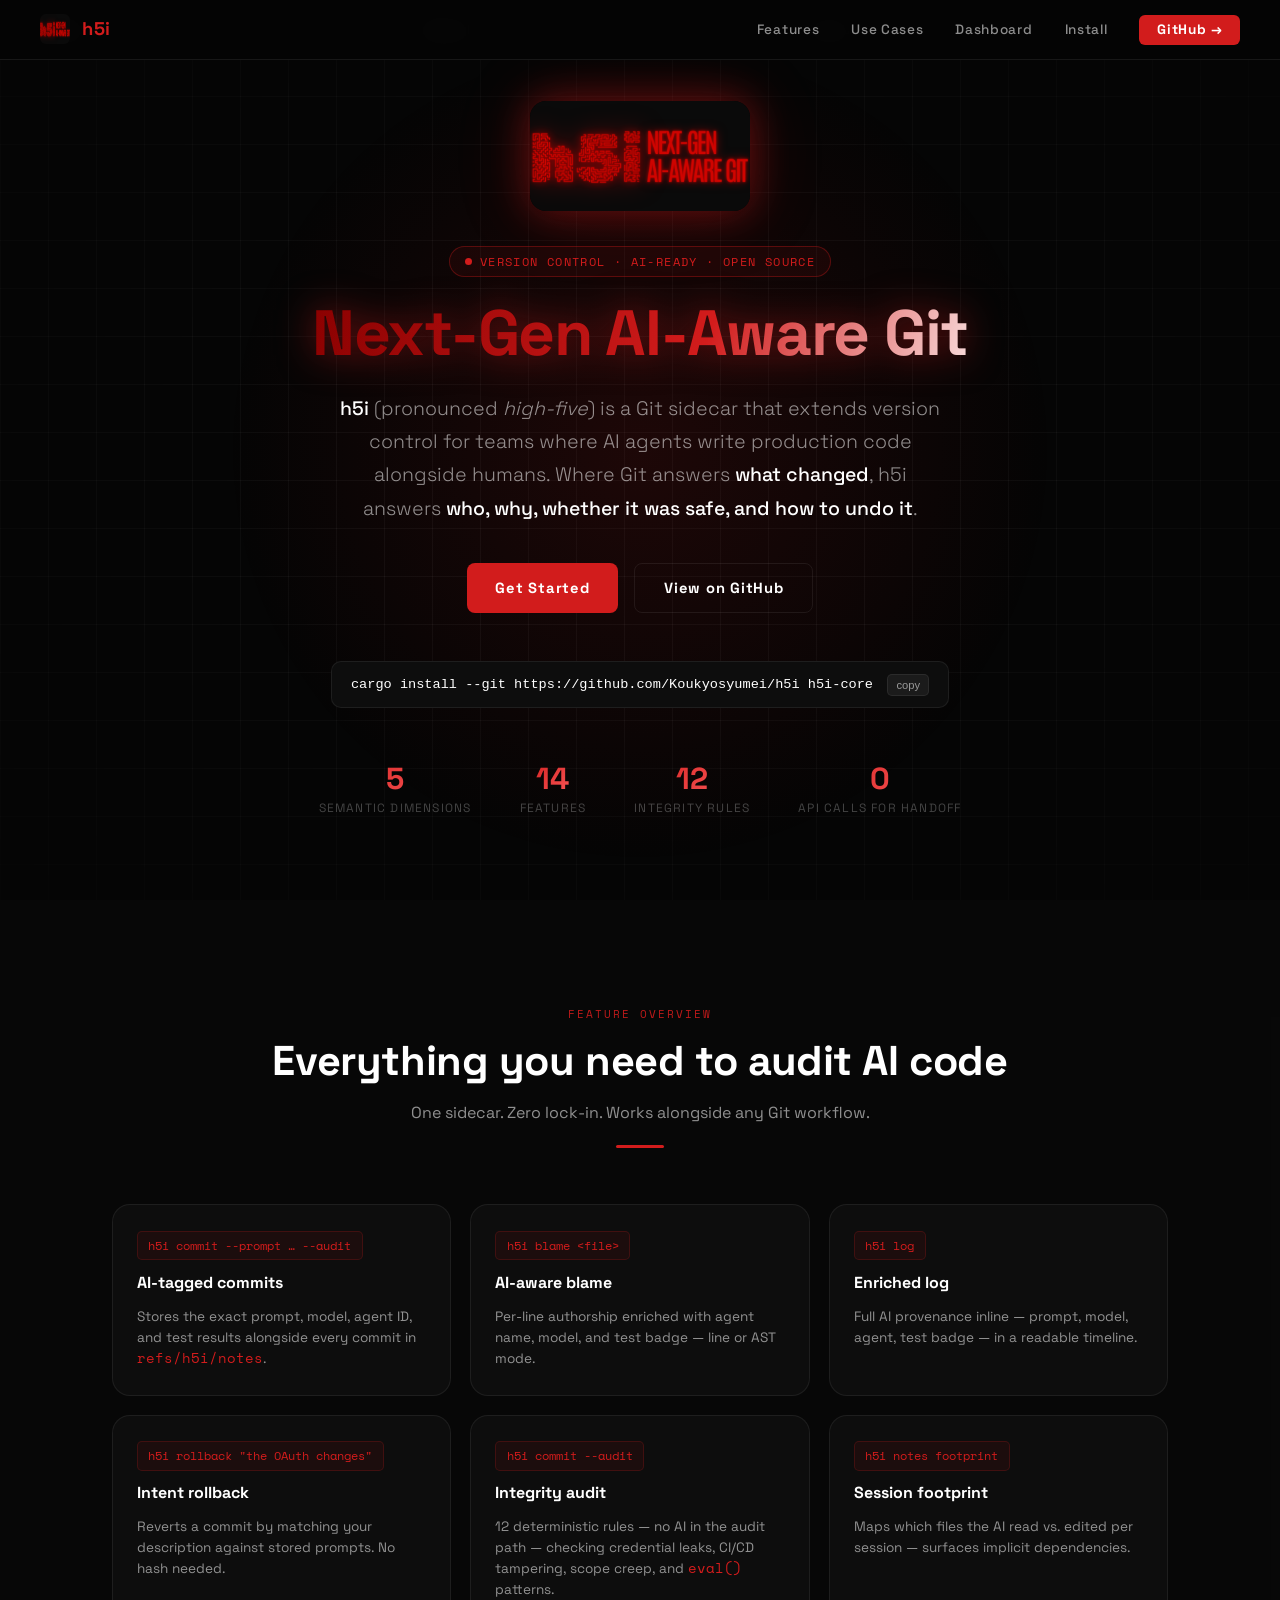
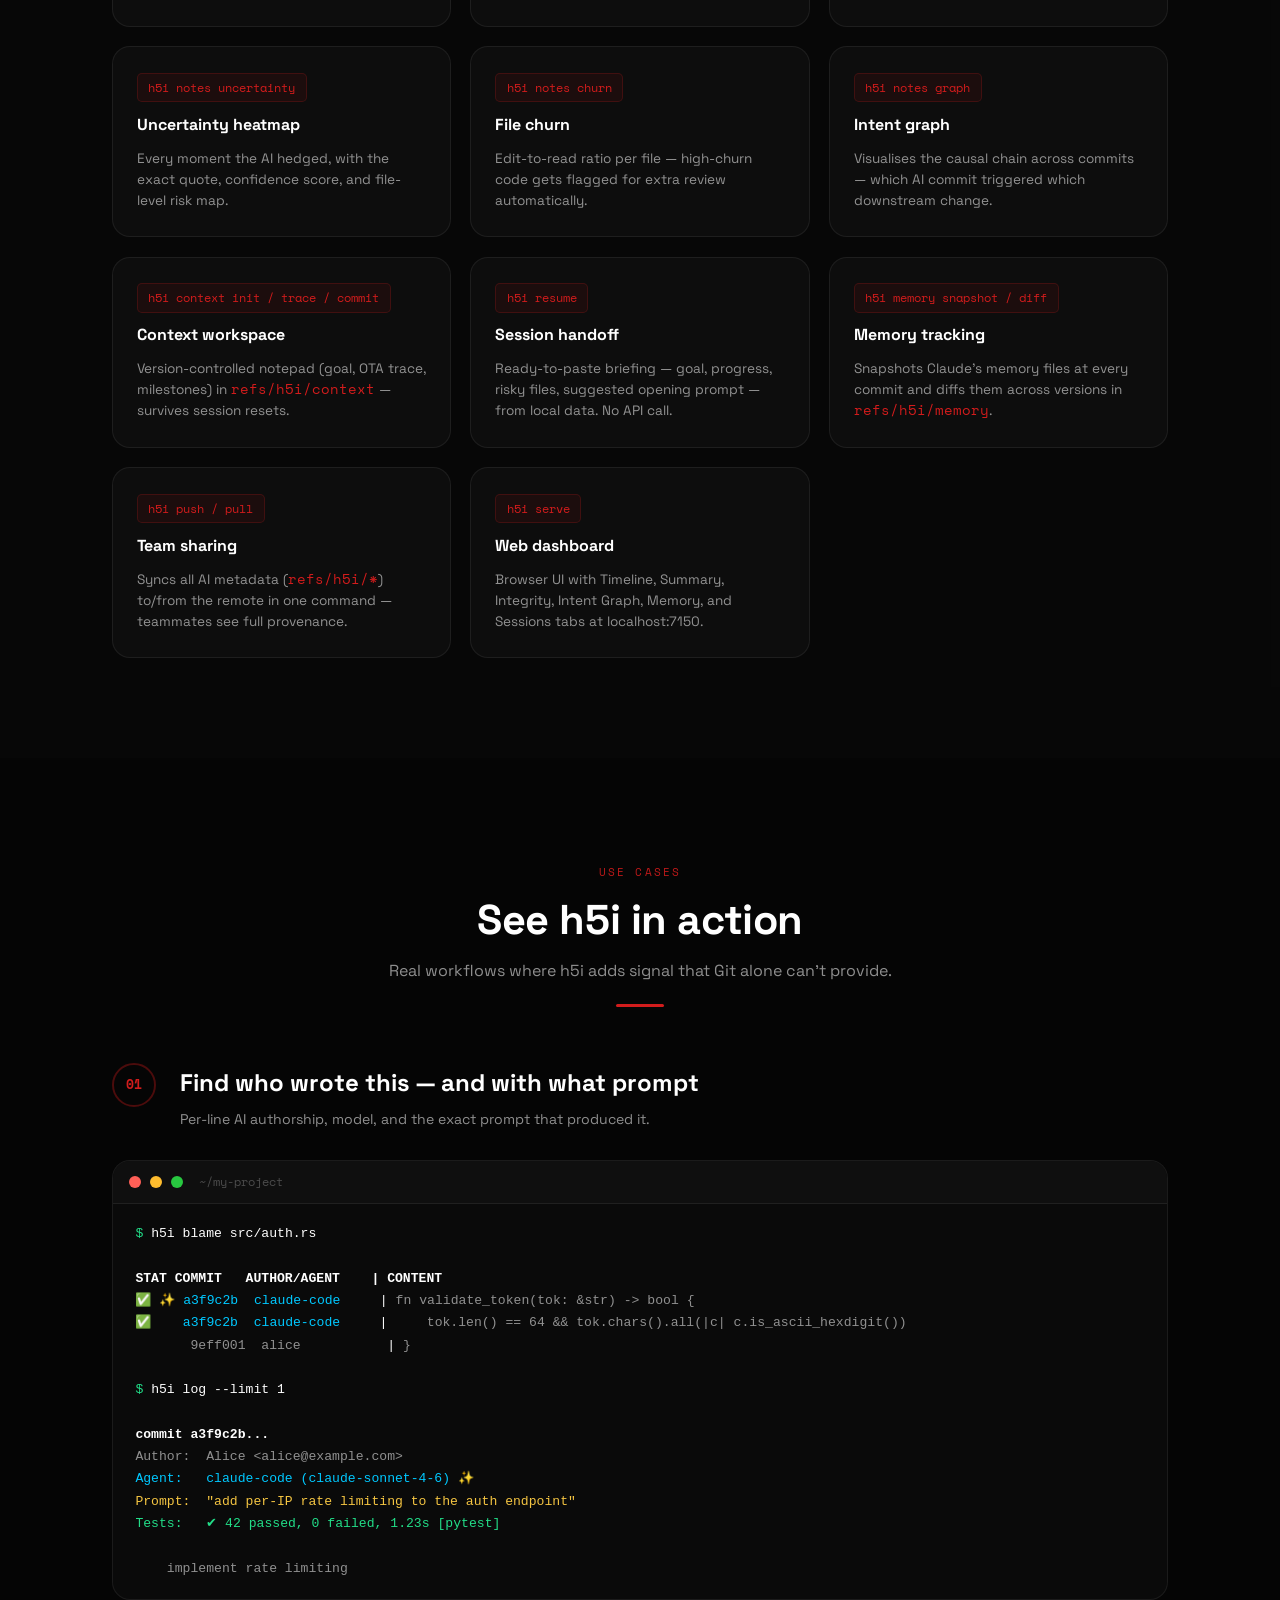
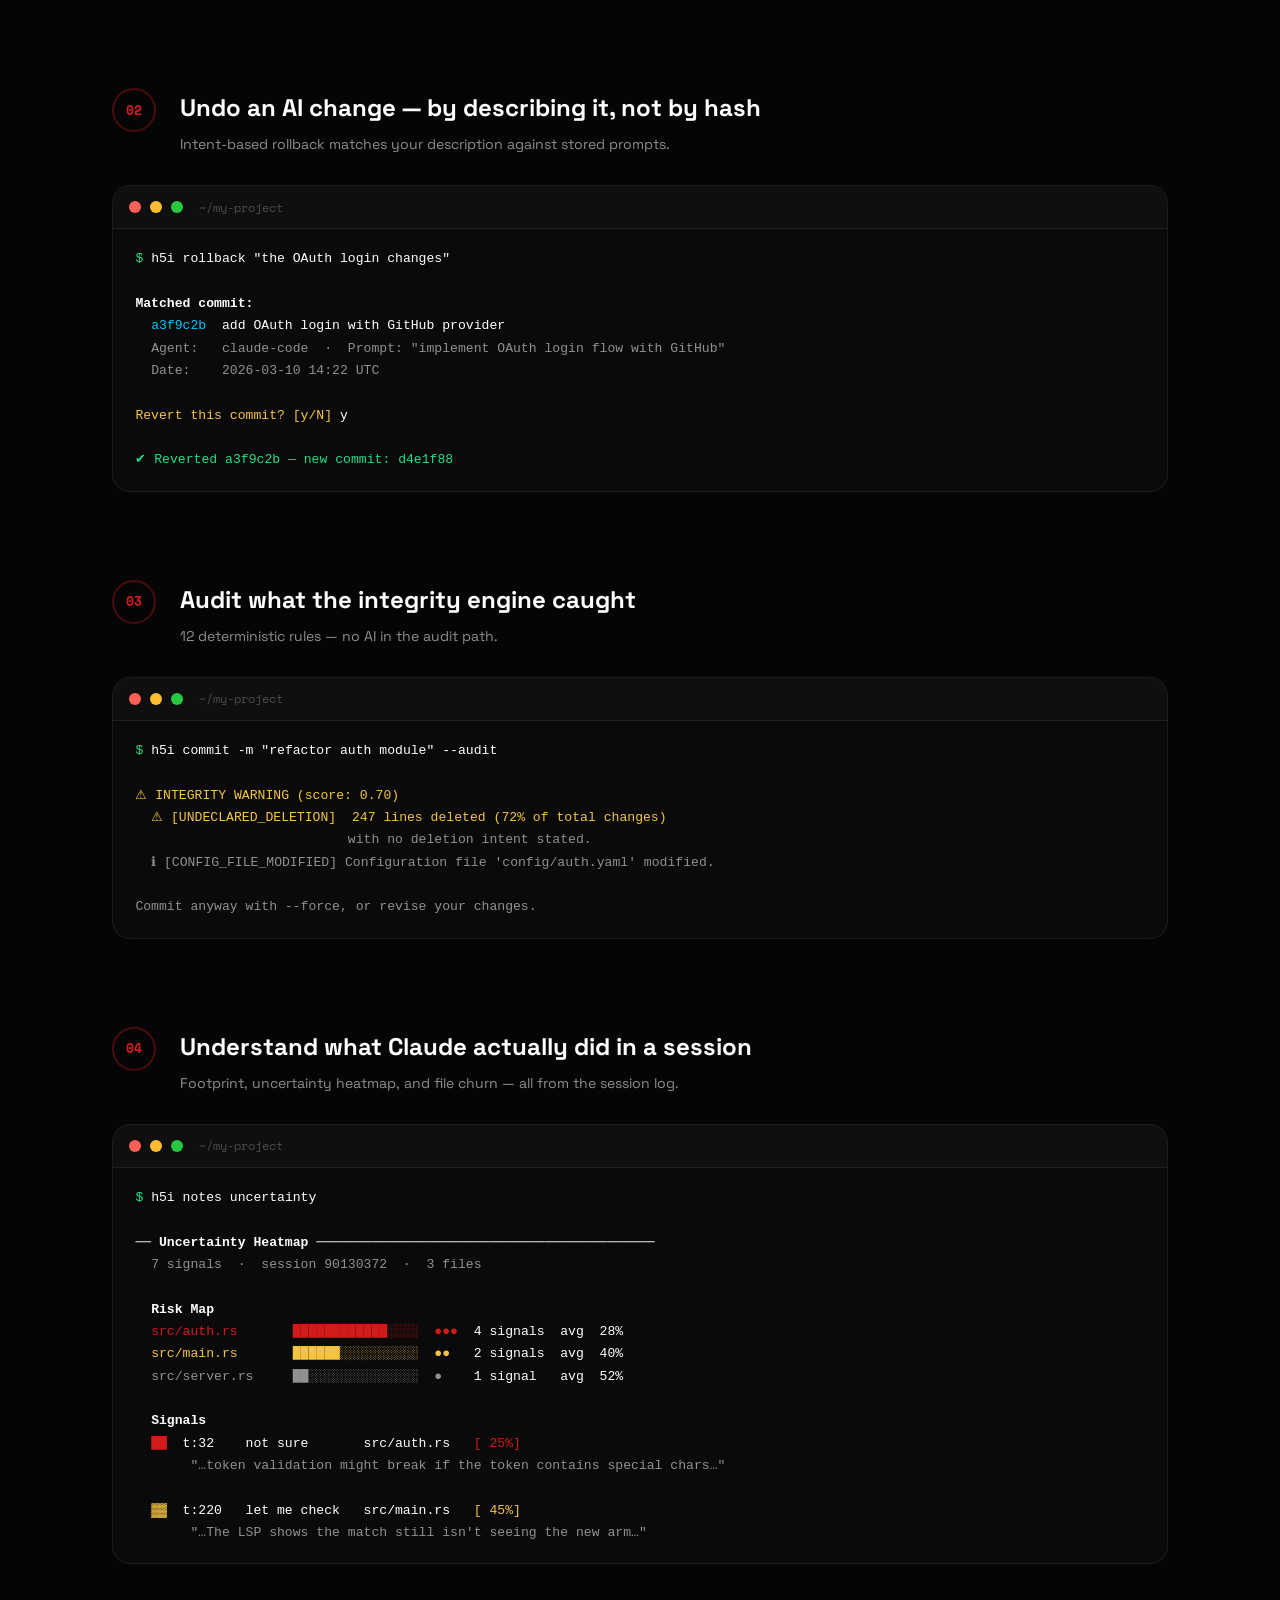
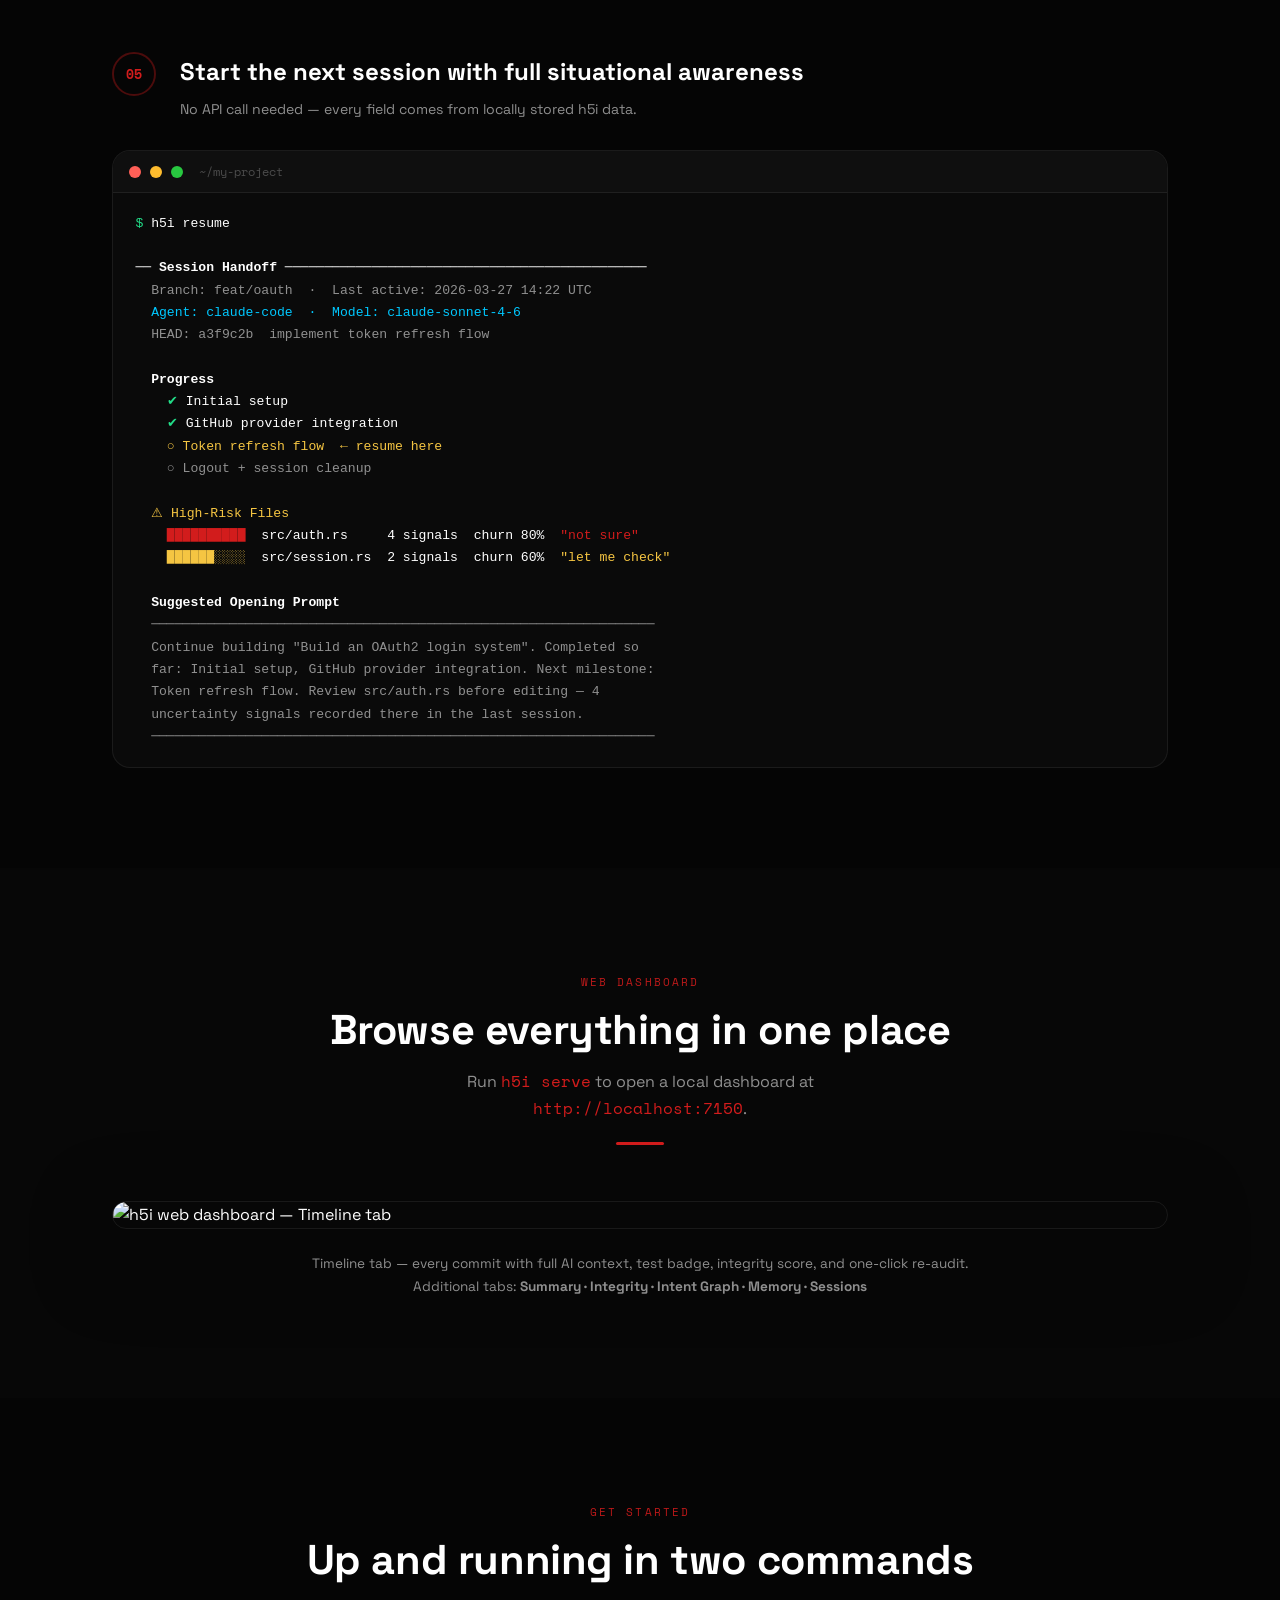
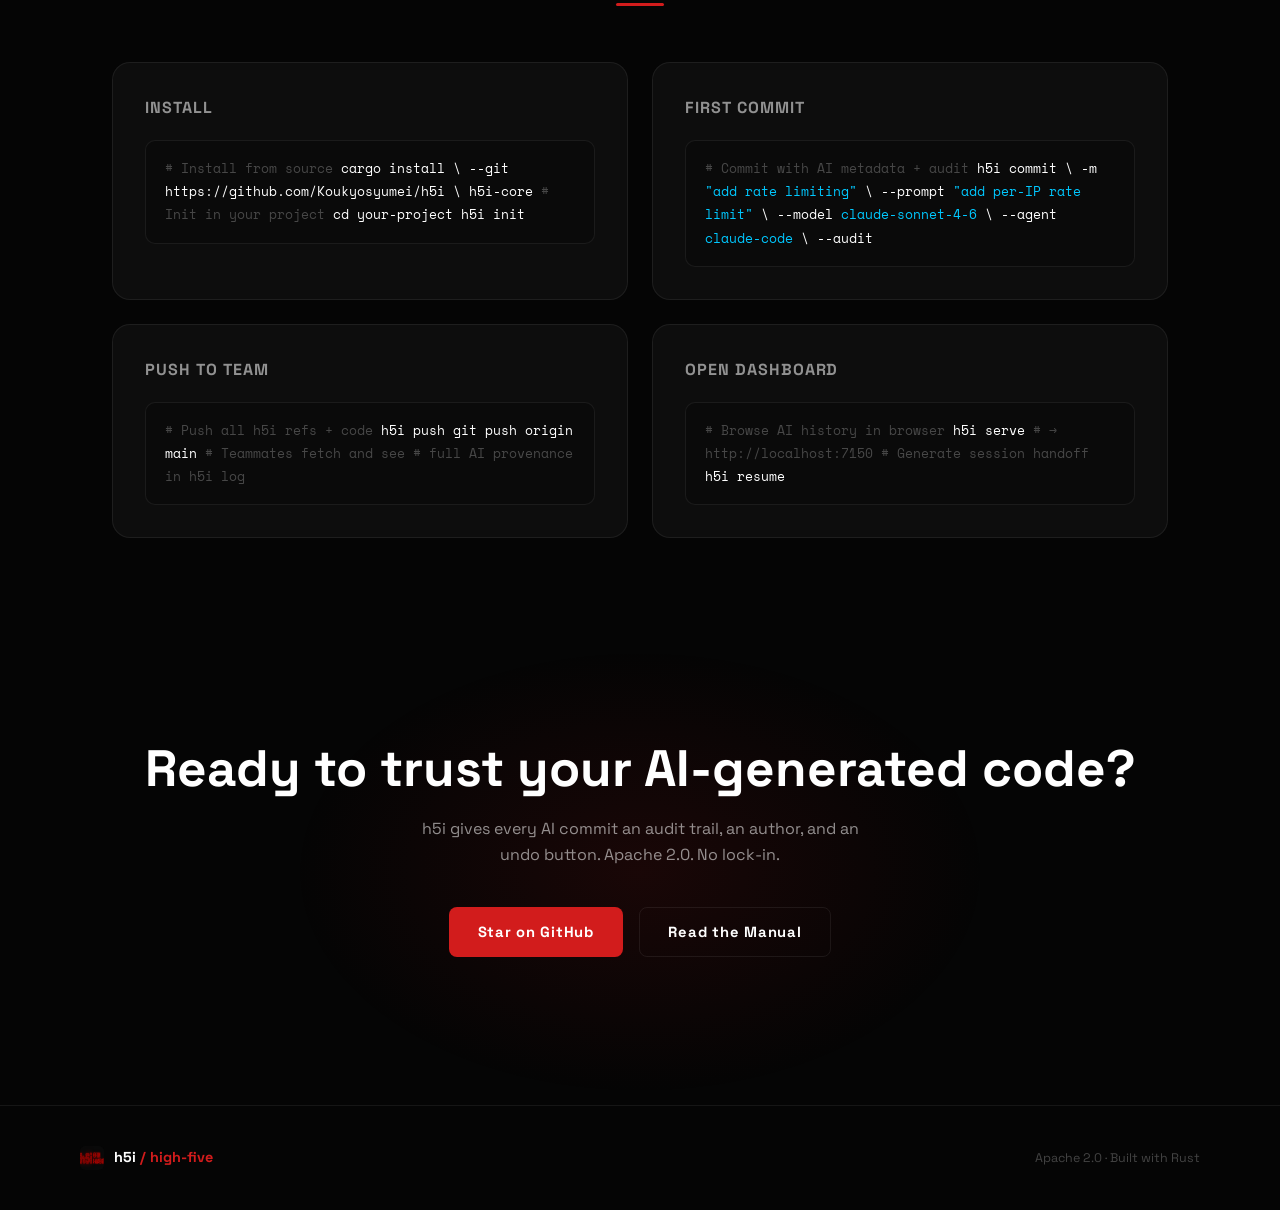
==== docs/index.html @ 74a84352 "update" ====
<!DOCTYPE html>
<html lang="en">
<head>
  <meta charset="UTF-8">
  <meta name="viewport" content="width=device-width, initial-scale=1.0">
  <title>h5i — Next-Gen AI-Aware Git</title>
  <meta name="description" content="h5i (high-five) is a Git sidecar that extends version control for teams where AI agents write production code alongside humans.">
  <link rel="icon" type="image/png" href="../assets/logo.png">
  <link rel="preconnect" href="https://fonts.googleapis.com">
  <link rel="preconnect" href="https://fonts.gstatic.com" crossorigin>
  <link href="https://fonts.googleapis.com/css2?family=Space+Grotesk:wght@300;400;500;700&family=Space+Mono:wght@400;700&display=swap" rel="stylesheet">
  <style>
    /* ── Variables ─────────────────────────────────────────── */
    :root {
      --red:        #D21C1C;
      --red-dark:   #8a0000;
      --red-glow:   rgba(210, 28, 28, 0.18);
      --bg:         #050505;
      --bg-card:    #0d0d0d;
      --bg-card2:   #111111;
      --border:     rgba(255,255,255,0.07);
      --border-red: rgba(210,28,28,0.35);
      --text:       #ffffff;
      --text-dim:   rgba(255,255,255,0.55);
      --text-faint: rgba(255,255,255,0.25);
      --cyan:       #00c8ff;
      --green:      #22dd88;
      --yellow:     #f5c542;
      --grid:       rgba(255,255,255,0.04);
      --mono:       'Space Mono', monospace;
      --sans:       'Space Grotesk', sans-serif;
      --radius:     10px;
      --radius-lg:  18px;
    }

    /* ── Reset ─────────────────────────────────────────────── */
    *, *::before, *::after { box-sizing: border-box; margin: 0; padding: 0; }
    html { scroll-behavior: smooth; }
    body {
      background: var(--bg);
      font-family: var(--sans);
      color: var(--text);
      line-height: 1.65;
      overflow-x: hidden;
    }
    a { color: inherit; text-decoration: none; }
    img { display: block; max-width: 100%; }

    /* ── Background Grid ───────────────────────────────────── */
    .bg-grid {
      position: fixed; inset: 0; z-index: 0; pointer-events: none;
      background-image:
        linear-gradient(var(--grid) 1px, transparent 1px),
        linear-gradient(90deg, var(--grid) 1px, transparent 1px);
      background-size: 48px 48px;
      mask-image: radial-gradient(ellipse 80% 80% at 50% 50%, black 30%, transparent 100%);
      -webkit-mask-image: radial-gradient(ellipse 80% 80% at 50% 50%, black 30%, transparent 100%);
    }

    /* ── Nav ───────────────────────────────────────────────── */
    nav {
      position: fixed; top: 0; left: 0; right: 0; z-index: 100;
      height: 60px;
      display: flex; align-items: center; justify-content: space-between;
      padding: 0 2.5rem;
      background: rgba(5,5,5,0.85);
      backdrop-filter: blur(14px);
      border-bottom: 1px solid var(--border);
    }
    .nav-logo {
      display: flex; align-items: center; gap: 0.75rem;
      font-weight: 700; font-size: 1.15rem; letter-spacing: 0.04em;
    }
    .nav-logo img { width: 30px; height: 30px; border-radius: 6px; }
    .nav-logo span { color: var(--red); }
    .nav-links {
      display: flex; gap: 2rem; align-items: center;
      list-style: none;
    }
    .nav-links a {
      font-size: 0.85rem; font-weight: 500; letter-spacing: 0.05em;
      color: var(--text-dim); transition: color 0.2s;
    }
    .nav-links a:hover { color: var(--text); }
    .nav-cta {
      background: var(--red); color: #fff !important;
      padding: 0.4rem 1.1rem; border-radius: 6px;
      font-weight: 700 !important; letter-spacing: 0.06em !important;
      transition: background 0.2s, box-shadow 0.2s !important;
    }
    .nav-cta:hover {
      background: #f52020 !important;
      box-shadow: 0 0 18px rgba(210,28,28,0.5) !important;
    }
    .nav-hamburger { display: none; cursor: pointer; flex-direction: column; gap: 5px; }
    .nav-hamburger span { width: 22px; height: 2px; background: var(--text); border-radius: 2px; }

    /* ── Sections ──────────────────────────────────────────── */
    section { position: relative; z-index: 1; }
    .container { max-width: 1120px; margin: 0 auto; padding: 0 2rem; }

    /* ── Hero ──────────────────────────────────────────────── */
    #hero {
      min-height: 100vh;
      display: flex; align-items: center; justify-content: center;
      text-align: center;
      padding: 100px 2rem 80px;
      overflow: hidden;
    }
    .hero-glow {
      position: absolute; top: 0; left: 50%; transform: translateX(-50%);
      width: 80vw; height: 80vw; max-width: 900px; max-height: 900px;
      background: radial-gradient(circle, rgba(210,28,28,0.12) 0%, transparent 65%);
      border-radius: 50%; pointer-events: none; z-index: 0;
      animation: pulse-glow 8s ease-in-out infinite alternate;
    }
    @keyframes pulse-glow {
      0%   { opacity: 0.6; transform: translateX(-50%) scale(1); }
      100% { opacity: 1;   transform: translateX(-50%) scale(1.15); }
    }
    .hero-inner { position: relative; z-index: 1; max-width: 820px; }
    .hero-logo-wrap {
      margin-bottom: 2.2rem;
      animation: float 7s ease-in-out infinite;
    }
    @keyframes float {
      0%, 100% { transform: translateY(0); }
      50%       { transform: translateY(-14px); }
    }
    .hero-logo-wrap img {
      width: 220px; height: auto; margin: 0 auto;
      border-radius: 16px;
      box-shadow: 0 0 40px rgba(210,28,28,0.45), 0 0 80px rgba(210,28,28,0.15);
    }
    .hero-badge {
      display: inline-flex; align-items: center; gap: 0.5rem;
      font-family: var(--mono); font-size: 0.72rem; letter-spacing: 0.12em;
      color: var(--red); border: 1px solid var(--border-red);
      padding: 0.3rem 0.9rem; border-radius: 999px;
      margin-bottom: 1.4rem;
      background: rgba(210,28,28,0.07);
    }
    .hero-badge::before {
      content: ''; width: 7px; height: 7px; border-radius: 50%;
      background: var(--red); animation: blink 1.5s ease infinite;
    }
    @keyframes blink { 0%,100%{opacity:1} 50%{opacity:0.3} }
    .hero-title {
      font-size: clamp(1.8rem, 5.5vw, 4rem);
      font-weight: 700; line-height: 1.08;
      letter-spacing: -0.02em;
      margin-bottom: 1.5rem;
      white-space: nowrap;
    }
    .shine-text {
      background: linear-gradient(110deg,
        #8a0000 0%, var(--red) 28%, #ffffff 50%, var(--red) 72%, #8a0000 100%);
      background-size: 220% auto;
      -webkit-background-clip: text; background-clip: text;
      color: transparent; -webkit-text-fill-color: transparent;
      animation: shine-flow 5s linear infinite;
      filter: drop-shadow(0 0 18px rgba(210,28,28,0.55));
    }
    @keyframes shine-flow {
      0%   { background-position: -200% center; }
      100% { background-position: 200% center; }
    }
    .hero-sub {
      font-size: clamp(1rem, 2.5vw, 1.22rem);
      color: var(--text-dim); max-width: 600px; margin: 0 auto 2.4rem;
      font-weight: 300; line-height: 1.7;
    }
    .hero-sub strong { color: var(--text); font-weight: 500; }
    .hero-actions { display: flex; gap: 1rem; justify-content: center; flex-wrap: wrap; margin-bottom: 3rem; }
    .btn {
      display: inline-flex; align-items: center; gap: 0.5rem;
      padding: 0.75rem 1.8rem; border-radius: 8px;
      font-family: var(--sans); font-size: 0.92rem; font-weight: 700;
      letter-spacing: 0.05em; cursor: pointer; transition: all 0.2s;
      border: none;
    }
    .btn-primary {
      background: var(--red); color: #fff;
    }
    .btn-primary:hover { background: #f52020; box-shadow: 0 0 24px rgba(210,28,28,0.55); }
    .btn-ghost {
      background: transparent; color: var(--text);
      border: 1px solid var(--border);
    }
    .btn-ghost:hover { border-color: rgba(255,255,255,0.25); background: rgba(255,255,255,0.04); }
    .hero-install {
      display: inline-flex; align-items: center; gap: 0.9rem;
      background: var(--bg-card); border: 1px solid var(--border);
      border-radius: var(--radius); padding: 0.7rem 1.2rem;
      font-family: var(--mono); font-size: 0.85rem; color: var(--text-dim);
      max-width: 100%;
    }
    .hero-install code { color: var(--text); word-break: break-all; }
    .hero-install .copy-btn {
      flex-shrink: 0; background: rgba(255,255,255,0.06); border: 1px solid var(--border);
      border-radius: 5px; padding: 0.25rem 0.5rem; cursor: pointer;
      font-size: 0.7rem; color: var(--text-dim); transition: all 0.15s;
    }
    .hero-install .copy-btn:hover { background: rgba(255,255,255,0.12); color: var(--text); }
    .hero-stats {
      display: flex; justify-content: center; gap: 3rem; margin-top: 3.5rem;
      flex-wrap: wrap;
    }
    .hero-stat { text-align: center; }
    .hero-stat .val {
      font-size: 1.9rem; font-weight: 700; line-height: 1;
      background: linear-gradient(135deg, var(--red), #ff6060);
      -webkit-background-clip: text; background-clip: text;
      color: transparent; -webkit-text-fill-color: transparent;
    }
    .hero-stat .lbl { font-size: 0.75rem; color: var(--text-faint); letter-spacing: 0.1em; margin-top: 0.3rem; }

    /* ── Section heading ───────────────────────────────────── */
    .section-head { text-align: center; margin-bottom: 3.5rem; }
    .section-tag {
      display: inline-block; font-family: var(--mono); font-size: 0.7rem;
      letter-spacing: 0.18em; color: var(--red); text-transform: uppercase;
      margin-bottom: 0.8rem; opacity: 0.9;
    }
    .section-title {
      font-size: clamp(1.8rem, 4vw, 2.6rem); font-weight: 700;
      letter-spacing: -0.01em; line-height: 1.18;
    }
    .section-sub {
      margin-top: 0.9rem; font-size: 1rem; color: var(--text-dim);
      max-width: 560px; margin-left: auto; margin-right: auto;
    }
    .divider { width: 48px; height: 3px; background: var(--red); border-radius: 2px; margin: 1.2rem auto 0; }

    /* ── Features ──────────────────────────────────────────── */
    #features { padding: 100px 0; background: rgba(255,255,255,0.012); }
    .feat-grid {
      display: grid;
      grid-template-columns: repeat(auto-fill, minmax(310px, 1fr));
      gap: 1.2rem;
    }
    .feat-card {
      background: var(--bg-card); border: 1px solid var(--border);
      border-radius: var(--radius-lg); padding: 1.6rem 1.5rem;
      display: flex; flex-direction: column; gap: 0.6rem;
      transition: border-color 0.25s, box-shadow 0.25s, transform 0.25s;
    }
    .feat-card:hover {
      border-color: var(--border-red);
      box-shadow: 0 8px 32px rgba(210,28,28,0.1);
      transform: translateY(-3px);
    }
    .feat-cmd {
      font-family: var(--mono); font-size: 0.73rem;
      color: var(--red); background: rgba(210,28,28,0.08);
      border: 1px solid rgba(210,28,28,0.2);
      padding: 0.25rem 0.65rem; border-radius: 5px;
      display: inline-block; width: fit-content;
    }
    .feat-name { font-size: 1rem; font-weight: 700; }
    .feat-desc { font-size: 0.85rem; color: var(--text-dim); line-height: 1.55; }

    /* ── Use Cases ─────────────────────────────────────────── */
    #usecases { padding: 100px 0; }
    .usecase { margin-bottom: 5.5rem; }
    .usecase:last-child { margin-bottom: 0; }
    .usecase-header {
      display: flex; align-items: flex-start; gap: 1.5rem; margin-bottom: 1.8rem;
    }
    .usecase-num {
      flex-shrink: 0; width: 44px; height: 44px;
      border: 2px solid var(--border-red); border-radius: 50%;
      display: flex; align-items: center; justify-content: center;
      font-family: var(--mono); font-size: 0.8rem; font-weight: 700; color: var(--red);
    }
    .usecase-title { font-size: 1.5rem; font-weight: 700; margin-bottom: 0.35rem; }
    .usecase-sub { font-size: 0.88rem; color: var(--text-dim); }
    .terminal {
      background: #0a0a0a; border: 1px solid var(--border);
      border-radius: var(--radius-lg); overflow: hidden;
      font-family: var(--mono); font-size: 0.82rem; line-height: 1.7;
    }
    .terminal-bar {
      display: flex; align-items: center; gap: 0.55rem;
      padding: 0.7rem 1rem; border-bottom: 1px solid var(--border);
      background: #0f0f0f;
    }
    .dot { width: 12px; height: 12px; border-radius: 50%; }
    .dot-r { background: #ff5f57; }
    .dot-y { background: #febc2e; }
    .dot-g { background: #28c840; }
    .terminal-path { margin-left: 0.5rem; font-size: 0.72rem; color: var(--text-faint); }
    .terminal-body { padding: 1.2rem 1.4rem; overflow-x: auto; }
    .terminal-body pre { white-space: pre; }
    .t-prompt { color: var(--green); }
    .t-cmd    { color: var(--text); }
    .t-cmt    { color: rgba(255,255,255,0.28); }
    .t-out    { color: var(--text-dim); }
    .t-ai     { color: var(--cyan); }
    .t-warn   { color: var(--yellow); }
    .t-red    { color: var(--red); }
    .t-pass   { color: var(--green); }
    .t-bold   { font-weight: 700; color: var(--text); }

    /* ── Dashboard ─────────────────────────────────────────── */
    #dashboard { padding: 100px 0; background: rgba(255,255,255,0.012); }
    .dashboard-wrap {
      border: 1px solid var(--border); border-radius: var(--radius-lg);
      overflow: hidden; box-shadow: 0 24px 80px rgba(0,0,0,0.6);
      transition: box-shadow 0.3s;
    }
    .dashboard-wrap:hover { box-shadow: 0 32px 100px rgba(210,28,28,0.15); }
    .dashboard-wrap img { width: 100%; }
    .dashboard-caption {
      text-align: center; margin-top: 1.5rem;
      font-size: 0.85rem; color: var(--text-dim);
    }

    /* ── Install ───────────────────────────────────────────── */
    #install { padding: 100px 0; }
    .install-grid {
      display: grid; grid-template-columns: 1fr 1fr; gap: 1.5rem;
    }
    .install-card {
      background: var(--bg-card); border: 1px solid var(--border);
      border-radius: var(--radius-lg); padding: 2rem;
    }
    .install-card h3 { font-size: 1rem; font-weight: 700; margin-bottom: 1.2rem; color: var(--text-dim); letter-spacing: 0.06em; }
    .code-block {
      background: #0a0a0a; border: 1px solid var(--border);
      border-radius: var(--radius); padding: 1rem 1.2rem;
      font-family: var(--mono); font-size: 0.8rem; line-height: 1.8;
      color: var(--text-dim); overflow-x: auto;
    }
    .code-block .hl { color: var(--text); }
    .code-block .kw { color: var(--red); }
    .code-block .cm { color: rgba(255,255,255,0.25); }
    .code-block .st { color: var(--cyan); }

    /* ── CTA Banner ────────────────────────────────────────── */
    #cta {
      padding: 100px 0;
      text-align: center;
    }
    .cta-glow {
      position: absolute; left: 50%; top: 50%; transform: translate(-50%,-50%);
      width: 60vw; height: 40vw; max-width: 700px; max-height: 450px;
      background: radial-gradient(ellipse, rgba(210,28,28,0.1) 0%, transparent 70%);
      pointer-events: none; z-index: 0;
    }
    .cta-inner { position: relative; z-index: 1; }
    .cta-title { font-size: clamp(2rem, 5vw, 3.2rem); font-weight: 700; margin-bottom: 1rem; line-height: 1.2; }
    .cta-sub { font-size: 1rem; color: var(--text-dim); max-width: 480px; margin: 0 auto 2.4rem; }

    /* ── Footer ────────────────────────────────────────────── */
    footer {
      border-top: 1px solid var(--border);
      padding: 2.5rem 2rem; position: relative; z-index: 1;
    }
    .footer-inner {
      max-width: 1120px; margin: 0 auto;
      display: flex; align-items: center; justify-content: space-between; flex-wrap: wrap; gap: 1.2rem;
    }
    .footer-brand { display: flex; align-items: center; gap: 0.6rem; }
    .footer-brand img { width: 24px; height: 24px; border-radius: 5px; opacity: 0.8; }
    .footer-brand span { font-weight: 700; font-size: 0.9rem; }
    .footer-brand .red { color: var(--red); }
    .footer-links { display: flex; gap: 1.8rem; flex-wrap: wrap; }
    .footer-links a { font-size: 0.82rem; color: var(--text-faint); transition: color 0.2s; }
    .footer-links a:hover { color: var(--text-dim); }
    .footer-legal { font-size: 0.78rem; color: var(--text-faint); }

    /* ── Scroll-reveal ─────────────────────────────────────── */
    .reveal { opacity: 0; transform: translateY(28px); transition: opacity 0.6s ease, transform 0.6s ease; }
    .reveal.visible { opacity: 1; transform: translateY(0); }

    /* ── Responsive ────────────────────────────────────────── */
    @media (max-width: 768px) {
      nav { padding: 0 1.2rem; }
      .nav-links { display: none; flex-direction: column; position: absolute; top: 60px; left: 0; right: 0; background: rgba(5,5,5,0.97); border-bottom: 1px solid var(--border); padding: 1.5rem 2rem; gap: 1.2rem; }
      .nav-links.open { display: flex; }
      .nav-hamburger { display: flex; }
      .install-grid { grid-template-columns: 1fr; }
      .hero-stats { gap: 2rem; }
      .usecase-header { flex-direction: column; }
    }

    /* ── Scrollbar ─────────────────────────────────────────── */
    ::-webkit-scrollbar { width: 6px; height: 6px; }
    ::-webkit-scrollbar-track { background: var(--bg); }
    ::-webkit-scrollbar-thumb { background: rgba(210,28,28,0.4); border-radius: 3px; }
    ::-webkit-scrollbar-thumb:hover { background: var(--red); }
  </style>
</head>
<body>

<div class="bg-grid"></div>

<!-- ── Nav ──────────────────────────────────────────────────── -->
<nav>
  <a class="nav-logo" href="#">
    <img src="../assets/logo.png" alt="h5i">
    <span>h5i</span>
  </a>
  <ul class="nav-links" id="nav-links">
    <li><a href="#features">Features</a></li>
    <li><a href="#usecases">Use Cases</a></li>
    <li><a href="#dashboard">Dashboard</a></li>
    <li><a href="#install">Install</a></li>
    <li><a href="https://github.com/Koukyosyumei/h5i" class="nav-cta">GitHub →</a></li>
  </ul>
  <div class="nav-hamburger" id="hamburger" onclick="toggleNav()">
    <span></span><span></span><span></span>
  </div>
</nav>

<!-- ── Hero ─────────────────────────────────────────────────── -->
<section id="hero">
  <div class="hero-glow"></div>
  <div class="hero-inner">
    <div class="hero-logo-wrap">
      <img src="../assets/logo.png" alt="h5i logo">
    </div>
    <div class="hero-badge">VERSION CONTROL · AI-READY · OPEN SOURCE</div>
    <h1 class="hero-title">
      <span class="shine-text">Next-Gen AI-Aware Git</span>
    </h1>
    <p class="hero-sub">
      <strong>h5i</strong> (pronounced <em>high-five</em>) is a Git sidecar that extends version control for teams where AI agents write production code alongside humans.
      Where Git answers <strong>what changed</strong>, h5i answers <strong>who, why, whether it was safe, and how to undo it</strong>.
    </p>
    <div class="hero-actions">
      <a href="#install" class="btn btn-primary">Get Started</a>
      <a href="https://github.com/Koukyosyumei/h5i" class="btn btn-ghost">View on GitHub</a>
    </div>
    <div class="hero-install">
      <code id="install-cmd">cargo install --git https://github.com/Koukyosyumei/h5i h5i-core</code>
      <button class="copy-btn" onclick="copyInstall()">copy</button>
    </div>
    <div class="hero-stats">
      <div class="hero-stat"><div class="val">5</div><div class="lbl">SEMANTIC DIMENSIONS</div></div>
      <div class="hero-stat"><div class="val">14</div><div class="lbl">FEATURES</div></div>
      <div class="hero-stat"><div class="val">12</div><div class="lbl">INTEGRITY RULES</div></div>
      <div class="hero-stat"><div class="val">0</div><div class="lbl">API CALLS FOR HANDOFF</div></div>
    </div>
  </div>
</section>

<!-- ── Features ──────────────────────────────────────────────── -->
<section id="features">
  <div class="container">
    <div class="section-head reveal">
      <span class="section-tag">Feature Overview</span>
      <h2 class="section-title">Everything you need to audit AI code</h2>
      <p class="section-sub">One sidecar. Zero lock-in. Works alongside any Git workflow.</p>
      <div class="divider"></div>
    </div>
    <div class="feat-grid">
      <div class="feat-card reveal">
        <span class="feat-cmd">h5i commit --prompt … --audit</span>
        <div class="feat-name">AI-tagged commits</div>
        <div class="feat-desc">Stores the exact prompt, model, agent ID, and test results alongside every commit in <code style="color:var(--red);font-family:var(--mono)">refs/h5i/notes</code>.</div>
      </div>
      <div class="feat-card reveal">
        <span class="feat-cmd">h5i blame &lt;file&gt;</span>
        <div class="feat-name">AI-aware blame</div>
        <div class="feat-desc">Per-line authorship enriched with agent name, model, and test badge — line or AST mode.</div>
      </div>
      <div class="feat-card reveal">
        <span class="feat-cmd">h5i log</span>
        <div class="feat-name">Enriched log</div>
        <div class="feat-desc">Full AI provenance inline — prompt, model, agent, test badge — in a readable timeline.</div>
      </div>
      <div class="feat-card reveal">
        <span class="feat-cmd">h5i rollback "the OAuth changes"</span>
        <div class="feat-name">Intent rollback</div>
        <div class="feat-desc">Reverts a commit by matching your description against stored prompts. No hash needed.</div>
      </div>
      <div class="feat-card reveal">
        <span class="feat-cmd">h5i commit --audit</span>
        <div class="feat-name">Integrity audit</div>
        <div class="feat-desc">12 deterministic rules — no AI in the audit path — checking credential leaks, CI/CD tampering, scope creep, and <code style="color:var(--red);font-family:var(--mono)">eval()</code> patterns.</div>
      </div>
      <div class="feat-card reveal">
        <span class="feat-cmd">h5i notes footprint</span>
        <div class="feat-name">Session footprint</div>
        <div class="feat-desc">Maps which files the AI read vs. edited per session — surfaces implicit dependencies.</div>
      </div>
      <div class="feat-card reveal">
        <span class="feat-cmd">h5i notes uncertainty</span>
        <div class="feat-name">Uncertainty heatmap</div>
        <div class="feat-desc">Every moment the AI hedged, with the exact quote, confidence score, and file-level risk map.</div>
      </div>
      <div class="feat-card reveal">
        <span class="feat-cmd">h5i notes churn</span>
        <div class="feat-name">File churn</div>
        <div class="feat-desc">Edit-to-read ratio per file — high-churn code gets flagged for extra review automatically.</div>
      </div>
      <div class="feat-card reveal">
        <span class="feat-cmd">h5i notes graph</span>
        <div class="feat-name">Intent graph</div>
        <div class="feat-desc">Visualises the causal chain across commits — which AI commit triggered which downstream change.</div>
      </div>
      <div class="feat-card reveal">
        <span class="feat-cmd">h5i context init / trace / commit</span>
        <div class="feat-name">Context workspace</div>
        <div class="feat-desc">Version-controlled notepad (goal, OTA trace, milestones) in <code style="color:var(--red);font-family:var(--mono)">refs/h5i/context</code> — survives session resets.</div>
      </div>
      <div class="feat-card reveal">
        <span class="feat-cmd">h5i resume</span>
        <div class="feat-name">Session handoff</div>
        <div class="feat-desc">Ready-to-paste briefing — goal, progress, risky files, suggested opening prompt — from local data. No API call.</div>
      </div>
      <div class="feat-card reveal">
        <span class="feat-cmd">h5i memory snapshot / diff</span>
        <div class="feat-name">Memory tracking</div>
        <div class="feat-desc">Snapshots Claude's memory files at every commit and diffs them across versions in <code style="color:var(--red);font-family:var(--mono)">refs/h5i/memory</code>.</div>
      </div>
      <div class="feat-card reveal">
        <span class="feat-cmd">h5i push / pull</span>
        <div class="feat-name">Team sharing</div>
        <div class="feat-desc">Syncs all AI metadata (<code style="color:var(--red);font-family:var(--mono)">refs/h5i/*</code>) to/from the remote in one command — teammates see full provenance.</div>
      </div>
      <div class="feat-card reveal">
        <span class="feat-cmd">h5i serve</span>
        <div class="feat-name">Web dashboard</div>
        <div class="feat-desc">Browser UI with Timeline, Summary, Integrity, Intent Graph, Memory, and Sessions tabs at localhost:7150.</div>
      </div>
    </div>
  </div>
</section>

<!-- ── Use Cases ─────────────────────────────────────────────── -->
<section id="usecases">
  <div class="container">
    <div class="section-head reveal">
      <span class="section-tag">Use Cases</span>
      <h2 class="section-title">See h5i in action</h2>
      <p class="section-sub">Real workflows where h5i adds signal that Git alone can't provide.</p>
      <div class="divider"></div>
    </div>

    <!-- 1 -->
    <div class="usecase reveal">
      <div class="usecase-header">
        <div class="usecase-num">01</div>
        <div>
          <div class="usecase-title">Find who wrote this — and with what prompt</div>
          <div class="usecase-sub">Per-line AI authorship, model, and the exact prompt that produced it.</div>
        </div>
      </div>
      <div class="terminal">
        <div class="terminal-bar">
          <div class="dot dot-r"></div><div class="dot dot-y"></div><div class="dot dot-g"></div>
          <span class="terminal-path">~/my-project</span>
        </div>
        <div class="terminal-body"><pre><span class="t-prompt">$</span> <span class="t-cmd">h5i blame src/auth.rs</span>

<span class="t-bold">STAT COMMIT   AUTHOR/AGENT    | CONTENT</span>
<span class="t-pass">✅</span> <span class="t-ai">✨</span> <span class="t-ai">a3f9c2b</span>  <span class="t-ai">claude-code    </span> | <span class="t-out">fn validate_token(tok: &amp;str) -&gt; bool {</span>
<span class="t-pass">✅</span>    <span class="t-ai">a3f9c2b</span>  <span class="t-ai">claude-code    </span> | <span class="t-out">    tok.len() == 64 &amp;&amp; tok.chars().all(|c| c.is_ascii_hexdigit())</span>
       <span class="t-out">9eff001</span>  <span class="t-out">alice          </span> | <span class="t-out">}</span>

<span class="t-prompt">$</span> <span class="t-cmd">h5i log --limit 1</span>

<span class="t-bold">commit a3f9c2b...</span>
<span class="t-out">Author:  Alice &lt;alice@example.com&gt;</span>
<span class="t-ai">Agent:   claude-code (claude-sonnet-4-6) ✨</span>
<span class="t-warn">Prompt:  "add per-IP rate limiting to the auth endpoint"</span>
<span class="t-pass">Tests:   ✔ 42 passed, 0 failed, 1.23s [pytest]</span>

<span class="t-out">    implement rate limiting</span></pre></div>
      </div>
    </div>

    <!-- 2 -->
    <div class="usecase reveal">
      <div class="usecase-header">
        <div class="usecase-num">02</div>
        <div>
          <div class="usecase-title">Undo an AI change — by describing it, not by hash</div>
          <div class="usecase-sub">Intent-based rollback matches your description against stored prompts.</div>
        </div>
      </div>
      <div class="terminal">
        <div class="terminal-bar">
          <div class="dot dot-r"></div><div class="dot dot-y"></div><div class="dot dot-g"></div>
          <span class="terminal-path">~/my-project</span>
        </div>
        <div class="terminal-body"><pre><span class="t-prompt">$</span> <span class="t-cmd">h5i rollback "the OAuth login changes"</span>

<span class="t-bold">Matched commit:</span>
  <span class="t-ai">a3f9c2b</span>  add OAuth login with GitHub provider
  <span class="t-out">Agent:   claude-code  ·  Prompt: "implement OAuth login flow with GitHub"</span>
  <span class="t-out">Date:    2026-03-10 14:22 UTC</span>

<span class="t-warn">Revert this commit? [y/N]</span> y

<span class="t-pass">✔ Reverted a3f9c2b — new commit: d4e1f88</span></pre></div>
      </div>
    </div>

    <!-- 3 -->
    <div class="usecase reveal">
      <div class="usecase-header">
        <div class="usecase-num">03</div>
        <div>
          <div class="usecase-title">Audit what the integrity engine caught</div>
          <div class="usecase-sub">12 deterministic rules — no AI in the audit path.</div>
        </div>
      </div>
      <div class="terminal">
        <div class="terminal-bar">
          <div class="dot dot-r"></div><div class="dot dot-y"></div><div class="dot dot-g"></div>
          <span class="terminal-path">~/my-project</span>
        </div>
        <div class="terminal-body"><pre><span class="t-prompt">$</span> <span class="t-cmd">h5i commit -m "refactor auth module" --audit</span>

<span class="t-warn">⚠ INTEGRITY WARNING (score: 0.70)</span>
  <span class="t-warn">⚠ [UNDECLARED_DELETION]  247 lines deleted (72% of total changes)</span>
  <span class="t-out">                         with no deletion intent stated.</span>
  <span class="t-out">ℹ [CONFIG_FILE_MODIFIED] Configuration file 'config/auth.yaml' modified.</span>

<span class="t-out">Commit anyway with --force, or revise your changes.</span></pre></div>
      </div>
    </div>

    <!-- 4 -->
    <div class="usecase reveal">
      <div class="usecase-header">
        <div class="usecase-num">04</div>
        <div>
          <div class="usecase-title">Understand what Claude actually did in a session</div>
          <div class="usecase-sub">Footprint, uncertainty heatmap, and file churn — all from the session log.</div>
        </div>
      </div>
      <div class="terminal">
        <div class="terminal-bar">
          <div class="dot dot-r"></div><div class="dot dot-y"></div><div class="dot dot-g"></div>
          <span class="terminal-path">~/my-project</span>
        </div>
        <div class="terminal-body"><pre><span class="t-prompt">$</span> <span class="t-cmd">h5i notes uncertainty</span>

<span class="t-bold">── Uncertainty Heatmap ───────────────────────────────────────────</span>
  <span class="t-out">7 signals  ·  session 90130372  ·  3 files</span>

  <span class="t-bold">Risk Map</span>
  <span class="t-red">src/auth.rs    </span>   <span class="t-red">████████████░░░░</span>  <span class="t-red">●●●</span>  4 signals  avg  28%
  <span class="t-warn">src/main.rs    </span>   <span class="t-warn">██████░░░░░░░░░░</span>  <span class="t-warn">●● </span>  2 signals  avg  40%
  <span class="t-out">src/server.rs  </span>   <span class="t-out">██░░░░░░░░░░░░░░</span>  <span class="t-out">●  </span>  1 signal   avg  52%

  <span class="t-bold">Signals</span>
  <span class="t-red">██</span>  t:32    not sure       src/auth.rs   <span class="t-red">[ 25%]</span>
       <span class="t-out">"…token validation might break if the token contains special chars…"</span>

  <span class="t-warn">▓▓</span>  t:220   let me check   src/main.rs   <span class="t-warn">[ 45%]</span>
       <span class="t-out">"…The LSP shows the match still isn't seeing the new arm…"</span></pre></div>
      </div>
    </div>

    <!-- 5 -->
    <div class="usecase reveal">
      <div class="usecase-header">
        <div class="usecase-num">05</div>
        <div>
          <div class="usecase-title">Start the next session with full situational awareness</div>
          <div class="usecase-sub">No API call needed — every field comes from locally stored h5i data.</div>
        </div>
      </div>
      <div class="terminal">
        <div class="terminal-bar">
          <div class="dot dot-r"></div><div class="dot dot-y"></div><div class="dot dot-g"></div>
          <span class="terminal-path">~/my-project</span>
        </div>
        <div class="terminal-body"><pre><span class="t-prompt">$</span> <span class="t-cmd">h5i resume</span>

<span class="t-bold">── Session Handoff ──────────────────────────────────────────────</span>
  <span class="t-out">Branch: feat/oauth  ·  Last active: 2026-03-27 14:22 UTC</span>
  <span class="t-ai">Agent: claude-code  ·  Model: claude-sonnet-4-6</span>
  <span class="t-out">HEAD: a3f9c2b  implement token refresh flow</span>

  <span class="t-bold">Progress</span>
    <span class="t-pass">✔</span> Initial setup
    <span class="t-pass">✔</span> GitHub provider integration
    <span class="t-warn">○ Token refresh flow  ← resume here</span>
    <span class="t-out">○ Logout + session cleanup</span>

  <span class="t-warn">⚠ High-Risk Files</span>
    <span class="t-red">██████████</span>  src/auth.rs     4 signals  churn 80%  <span class="t-red">"not sure"</span>
    <span class="t-warn">██████░░░░</span>  src/session.rs  2 signals  churn 60%  <span class="t-warn">"let me check"</span>

  <span class="t-bold">Suggested Opening Prompt</span>
  <span class="t-out">────────────────────────────────────────────────────────────────</span>
  <span class="t-out">Continue building "Build an OAuth2 login system". Completed so</span>
  <span class="t-out">far: Initial setup, GitHub provider integration. Next milestone:</span>
  <span class="t-out">Token refresh flow. Review src/auth.rs before editing — 4</span>
  <span class="t-out">uncertainty signals recorded there in the last session.</span>
  <span class="t-out">────────────────────────────────────────────────────────────────</span></pre></div>
      </div>
    </div>
  </div>
</section>

<!-- ── Dashboard ─────────────────────────────────────────────── -->
<section id="dashboard">
  <div class="container">
    <div class="section-head reveal">
      <span class="section-tag">Web Dashboard</span>
      <h2 class="section-title">Browse everything in one place</h2>
      <p class="section-sub">Run <code style="font-family:var(--mono);color:var(--red)">h5i serve</code> to open a local dashboard at <code style="font-family:var(--mono);color:var(--red)">http://localhost:7150</code>.</p>
      <div class="divider"></div>
    </div>
    <div class="dashboard-wrap reveal">
      <img src="../assets/screenshot_h5i_server.png" alt="h5i web dashboard — Timeline tab" loading="lazy">
    </div>
    <p class="dashboard-caption reveal">
      Timeline tab — every commit with full AI context, test badge, integrity score, and one-click re-audit.<br>
      Additional tabs: <strong>Summary · Integrity · Intent Graph · Memory · Sessions</strong>
    </p>
  </div>
</section>

<!-- ── Install ────────────────────────────────────────────────── -->
<section id="install">
  <div class="container">
    <div class="section-head reveal">
      <span class="section-tag">Get Started</span>
      <h2 class="section-title">Up and running in two commands</h2>
      <div class="divider"></div>
    </div>
    <div class="install-grid">
      <div class="install-card reveal">
        <h3>INSTALL</h3>
        <div class="code-block">
<span class="cm"># Install from source</span>
<span class="hl">cargo install \</span>
<span class="hl">  --git https://github.com/Koukyosyumei/h5i \</span>
<span class="hl">  h5i-core</span>

<span class="cm"># Init in your project</span>
<span class="hl">cd your-project</span>
<span class="hl">h5i init</span>
        </div>
      </div>
      <div class="install-card reveal">
        <h3>FIRST COMMIT</h3>
        <div class="code-block">
<span class="cm"># Commit with AI metadata + audit</span>
<span class="hl">h5i commit \</span>
<span class="hl">  -m <span class="st">"add rate limiting"</span> \</span>
<span class="hl">  --prompt <span class="st">"add per-IP rate limit"</span> \</span>
<span class="hl">  --model <span class="st">claude-sonnet-4-6</span> \</span>
<span class="hl">  --agent <span class="st">claude-code</span> \</span>
<span class="hl">  --audit</span>
        </div>
      </div>
      <div class="install-card reveal">
        <h3>PUSH TO TEAM</h3>
        <div class="code-block">
<span class="cm"># Push all h5i refs + code</span>
<span class="hl">h5i push</span>
<span class="hl">git push origin main</span>

<span class="cm"># Teammates fetch and see</span>
<span class="cm"># full AI provenance in h5i log</span>
        </div>
      </div>
      <div class="install-card reveal">
        <h3>OPEN DASHBOARD</h3>
        <div class="code-block">
<span class="cm"># Browse AI history in browser</span>
<span class="hl">h5i serve</span>
<span class="cm"># → http://localhost:7150</span>

<span class="cm"># Generate session handoff</span>
<span class="hl">h5i resume</span>
        </div>
      </div>
    </div>
  </div>
</section>

<!-- ── CTA ────────────────────────────────────────────────────── -->
<section id="cta">
  <div class="cta-glow"></div>
  <div class="container">
    <div class="cta-inner">
      <h2 class="cta-title">Ready to trust your AI-generated code?</h2>
      <p class="cta-sub">h5i gives every AI commit an audit trail, an author, and an undo button. Apache 2.0. No lock-in.</p>
      <div class="hero-actions">
        <a href="https://github.com/Koukyosyumei/h5i" class="btn btn-primary">Star on GitHub</a>
        <a href="https://github.com/Koukyosyumei/h5i/blob/main/MANUAL.md" class="btn btn-ghost">Read the Manual</a>
      </div>
    </div>
  </div>
</section>

<!-- ── Footer ─────────────────────────────────────────────────── -->
<footer>
  <div class="footer-inner">
    <div class="footer-brand">
      <img src="../assets/logo.png" alt="h5i">
      <span>h5i<span class="red"> / high-five</span></span>
    </div>
    <nav class="footer-links">
      <a href="https://github.com/Koukyosyumei/h5i">GitHub</a>
      <a href="https://github.com/Koukyosyumei/h5i/blob/main/MANUAL.md">Manual</a>
      <a href="https://github.com/Koukyosyumei/h5i/issues">Issues</a>
      <a href="https://github.com/Koukyosyumei/h5i/blob/main/LICENSE">License</a>
    </nav>
    <div class="footer-legal">Apache 2.0 · Built with Rust</div>
  </div>
</footer>

<script>
  /* ── Nav toggle ───────────────────────────── */
  function toggleNav() {
    document.getElementById('nav-links').classList.toggle('open');
  }
  document.addEventListener('click', e => {
    const nav = document.getElementById('nav-links');
    if (!nav.contains(e.target) && !document.getElementById('hamburger').contains(e.target)) {
      nav.classList.remove('open');
    }
  });

  /* ── Copy install command ─────────────────── */
  function copyInstall() {
    const text = document.getElementById('install-cmd').textContent;
    navigator.clipboard.writeText(text).then(() => {
      const btn = document.querySelector('.copy-btn');
      btn.textContent = 'copied!';
      setTimeout(() => { btn.textContent = 'copy'; }, 2000);
    });
  }

  /* ── Scroll-reveal ────────────────────────── */
  const observer = new IntersectionObserver(entries => {
    entries.forEach(e => {
      if (e.isIntersecting) {
        e.target.classList.add('visible');
        observer.unobserve(e.target);
      }
    });
  }, { threshold: 0.12, rootMargin: '0px 0px -40px 0px' });

  document.querySelectorAll('.reveal').forEach((el, i) => {
    el.style.transitionDelay = `${(i % 6) * 0.07}s`;
    observer.observe(el);
  });

  /* ── Active nav link ──────────────────────── */
  const sections = document.querySelectorAll('section[id]');
  const navLinks = document.querySelectorAll('.nav-links a[href^="#"]');
  window.addEventListener('scroll', () => {
    let current = '';
    sections.forEach(s => {
      if (window.scrollY >= s.offsetTop - 80) current = s.id;
    });
    navLinks.forEach(a => {
      a.style.color = a.getAttribute('href') === `#${current}` ? 'var(--text)' : '';
    });
  }, { passive: true });
</script>
</body>
</html>
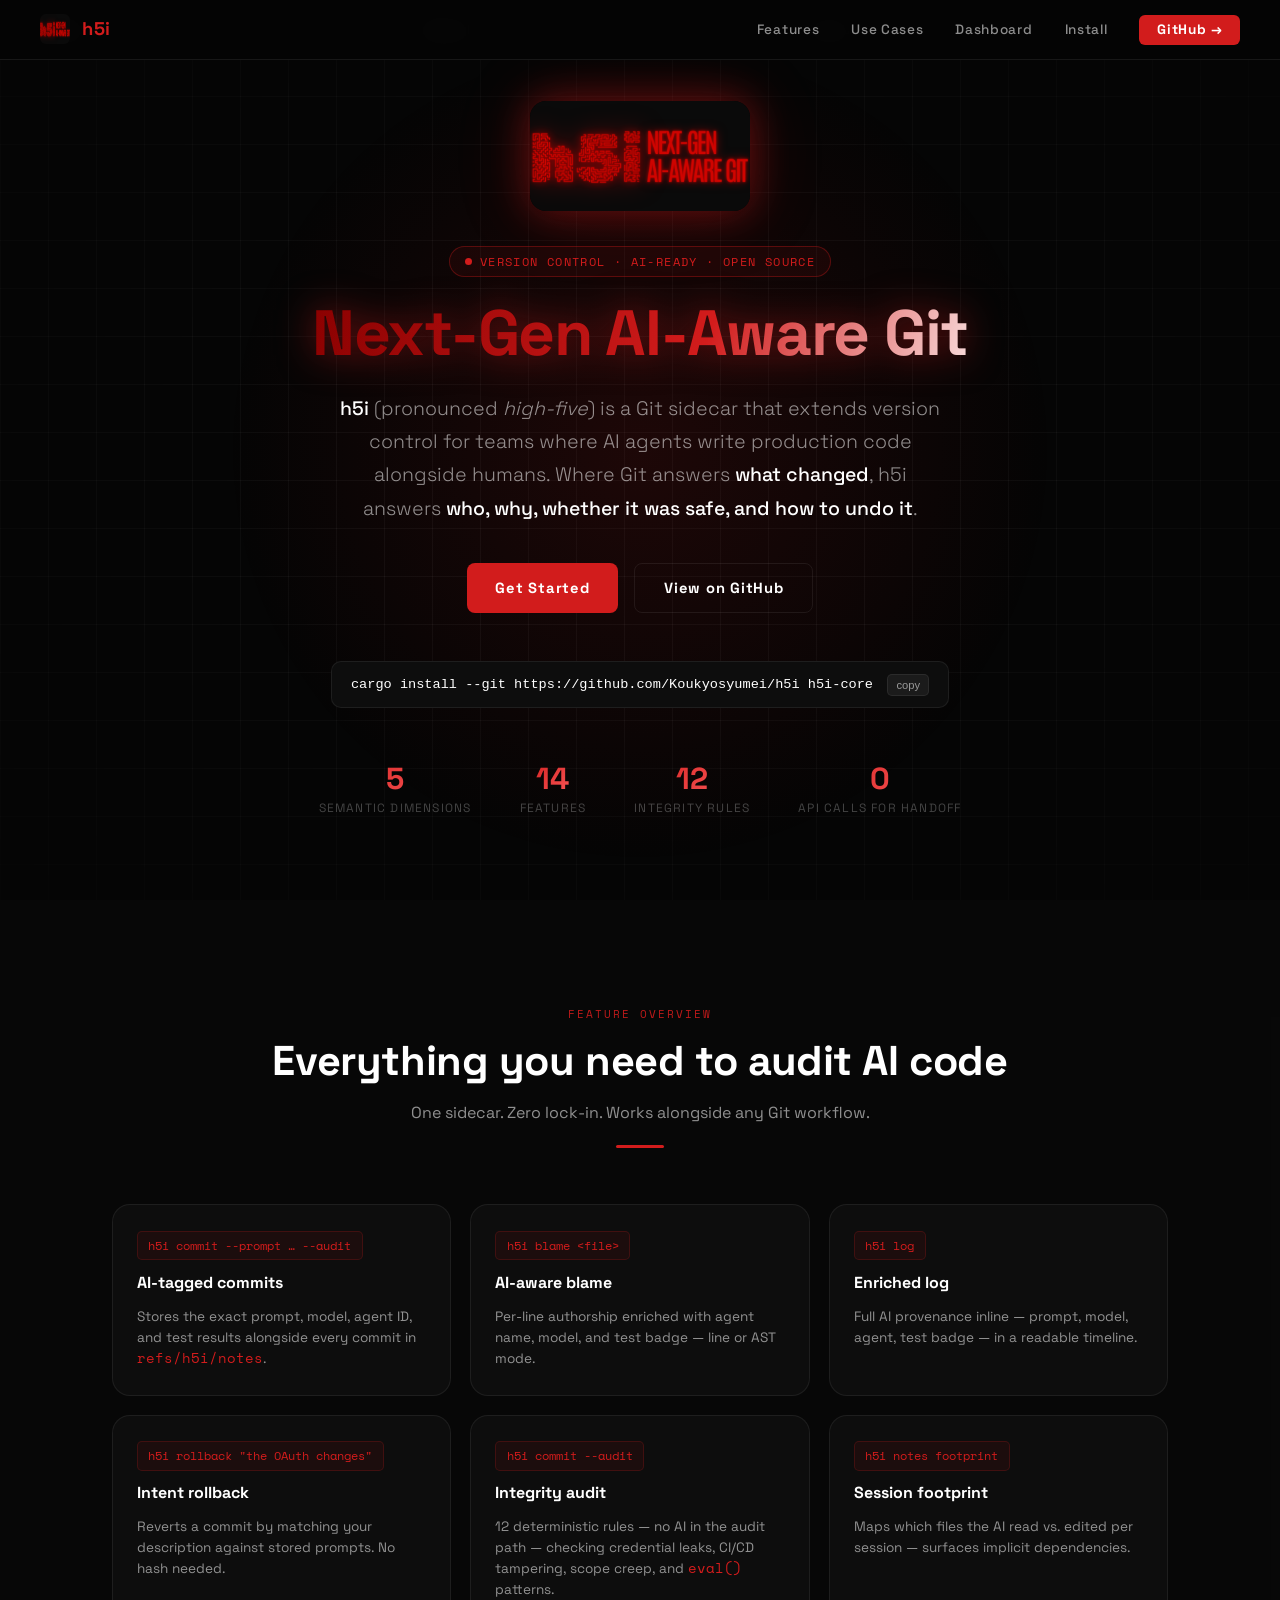
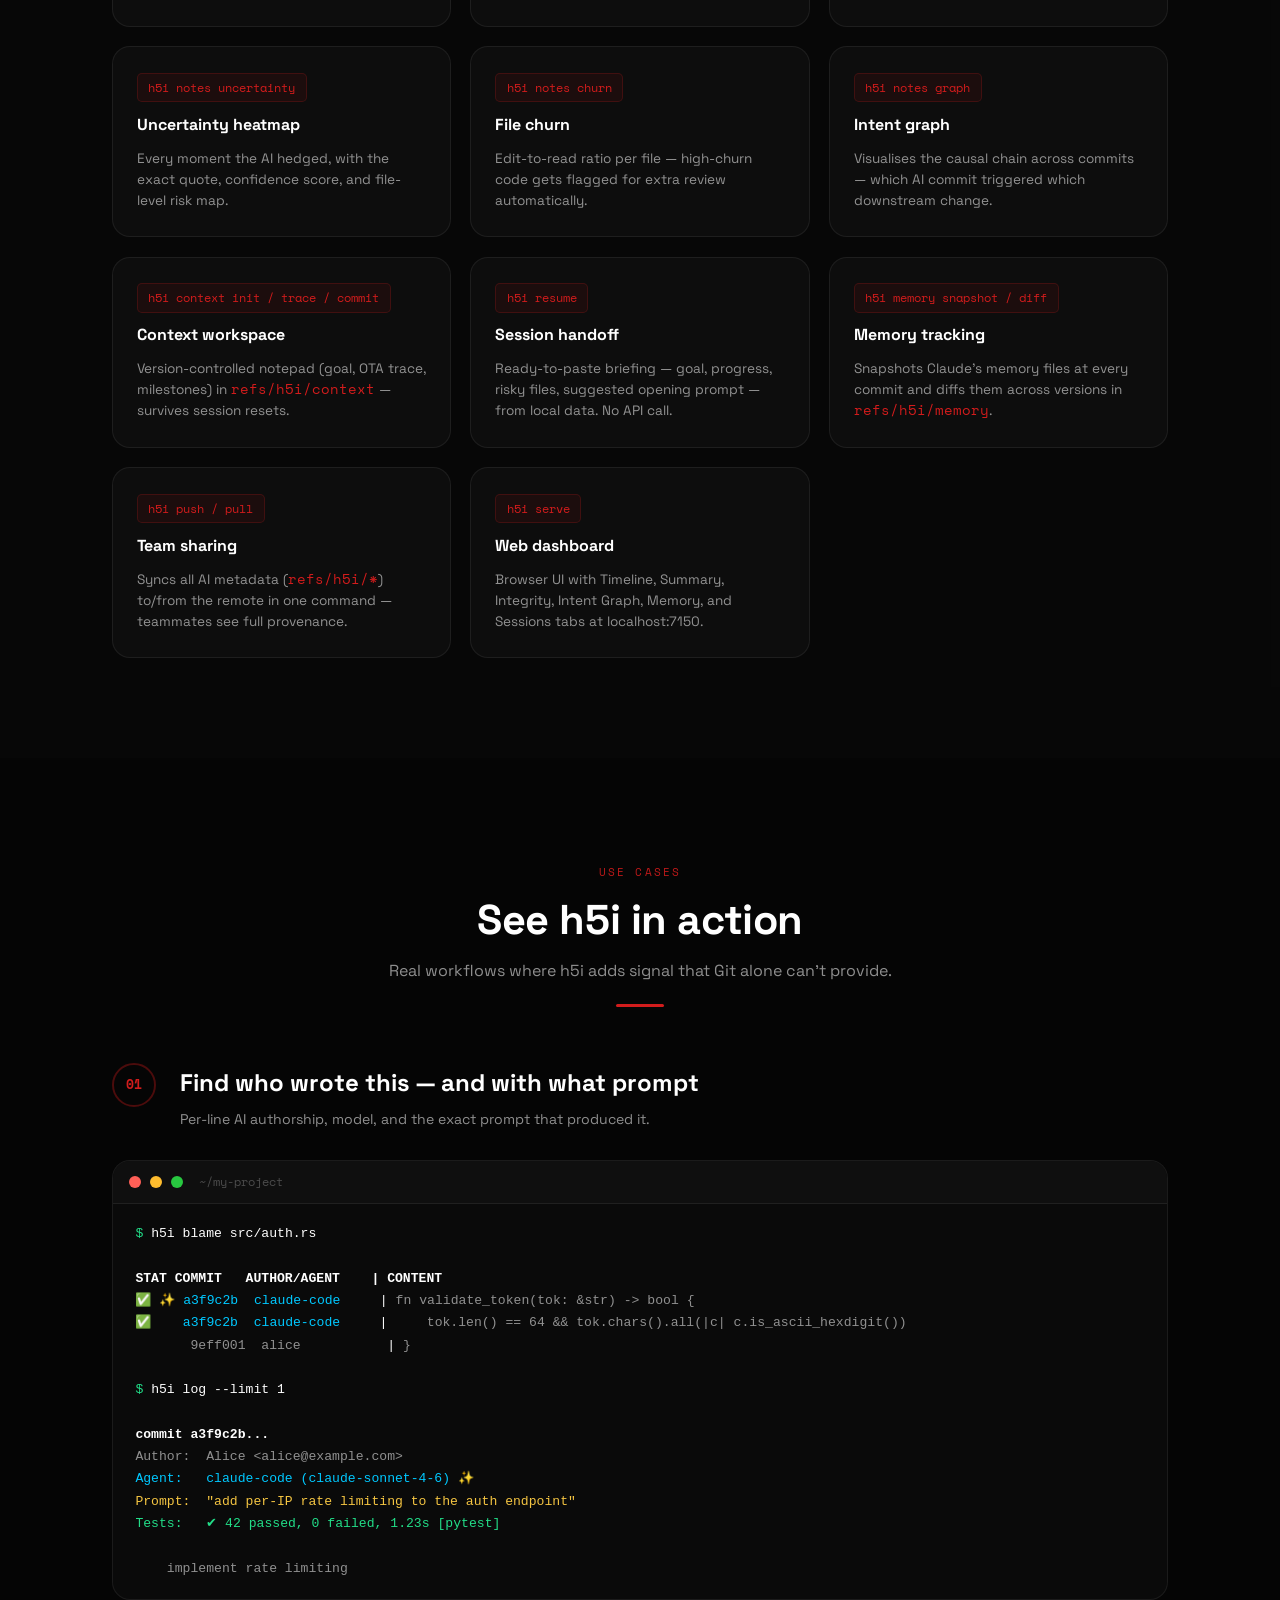
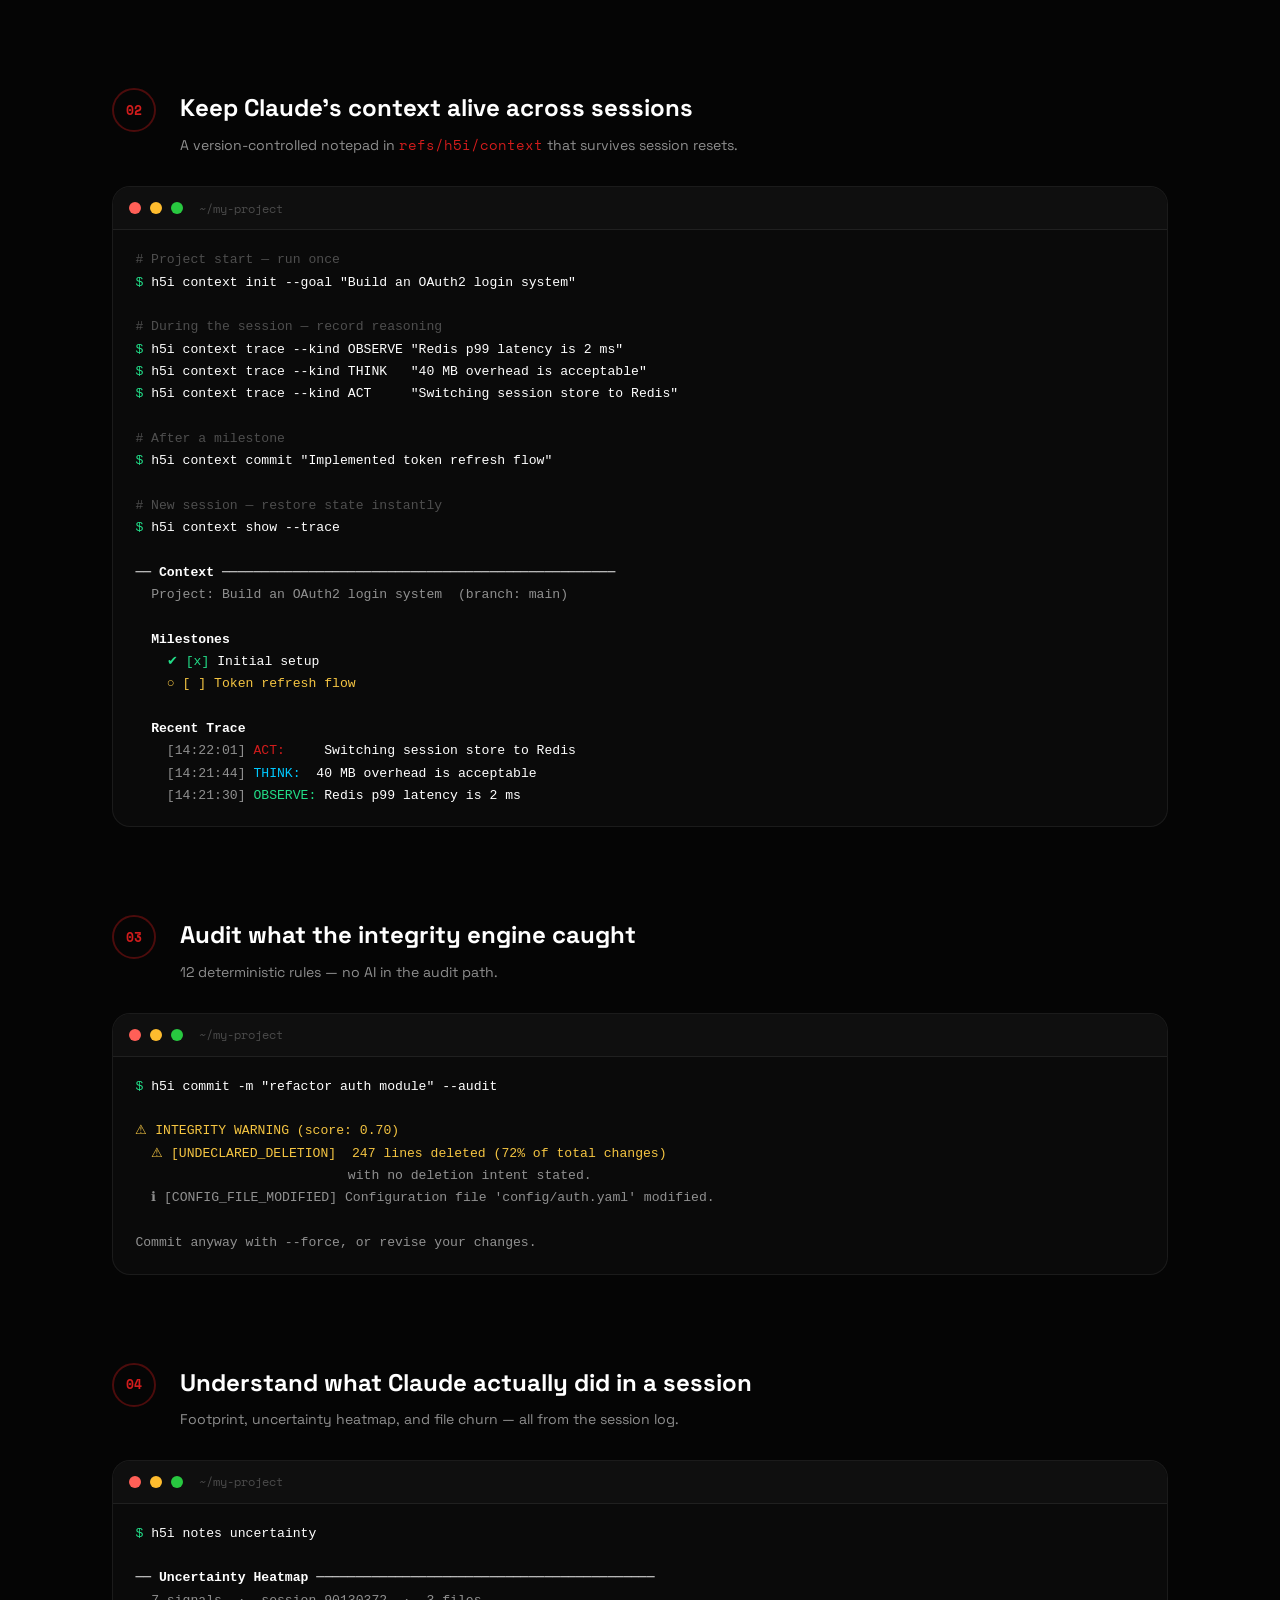
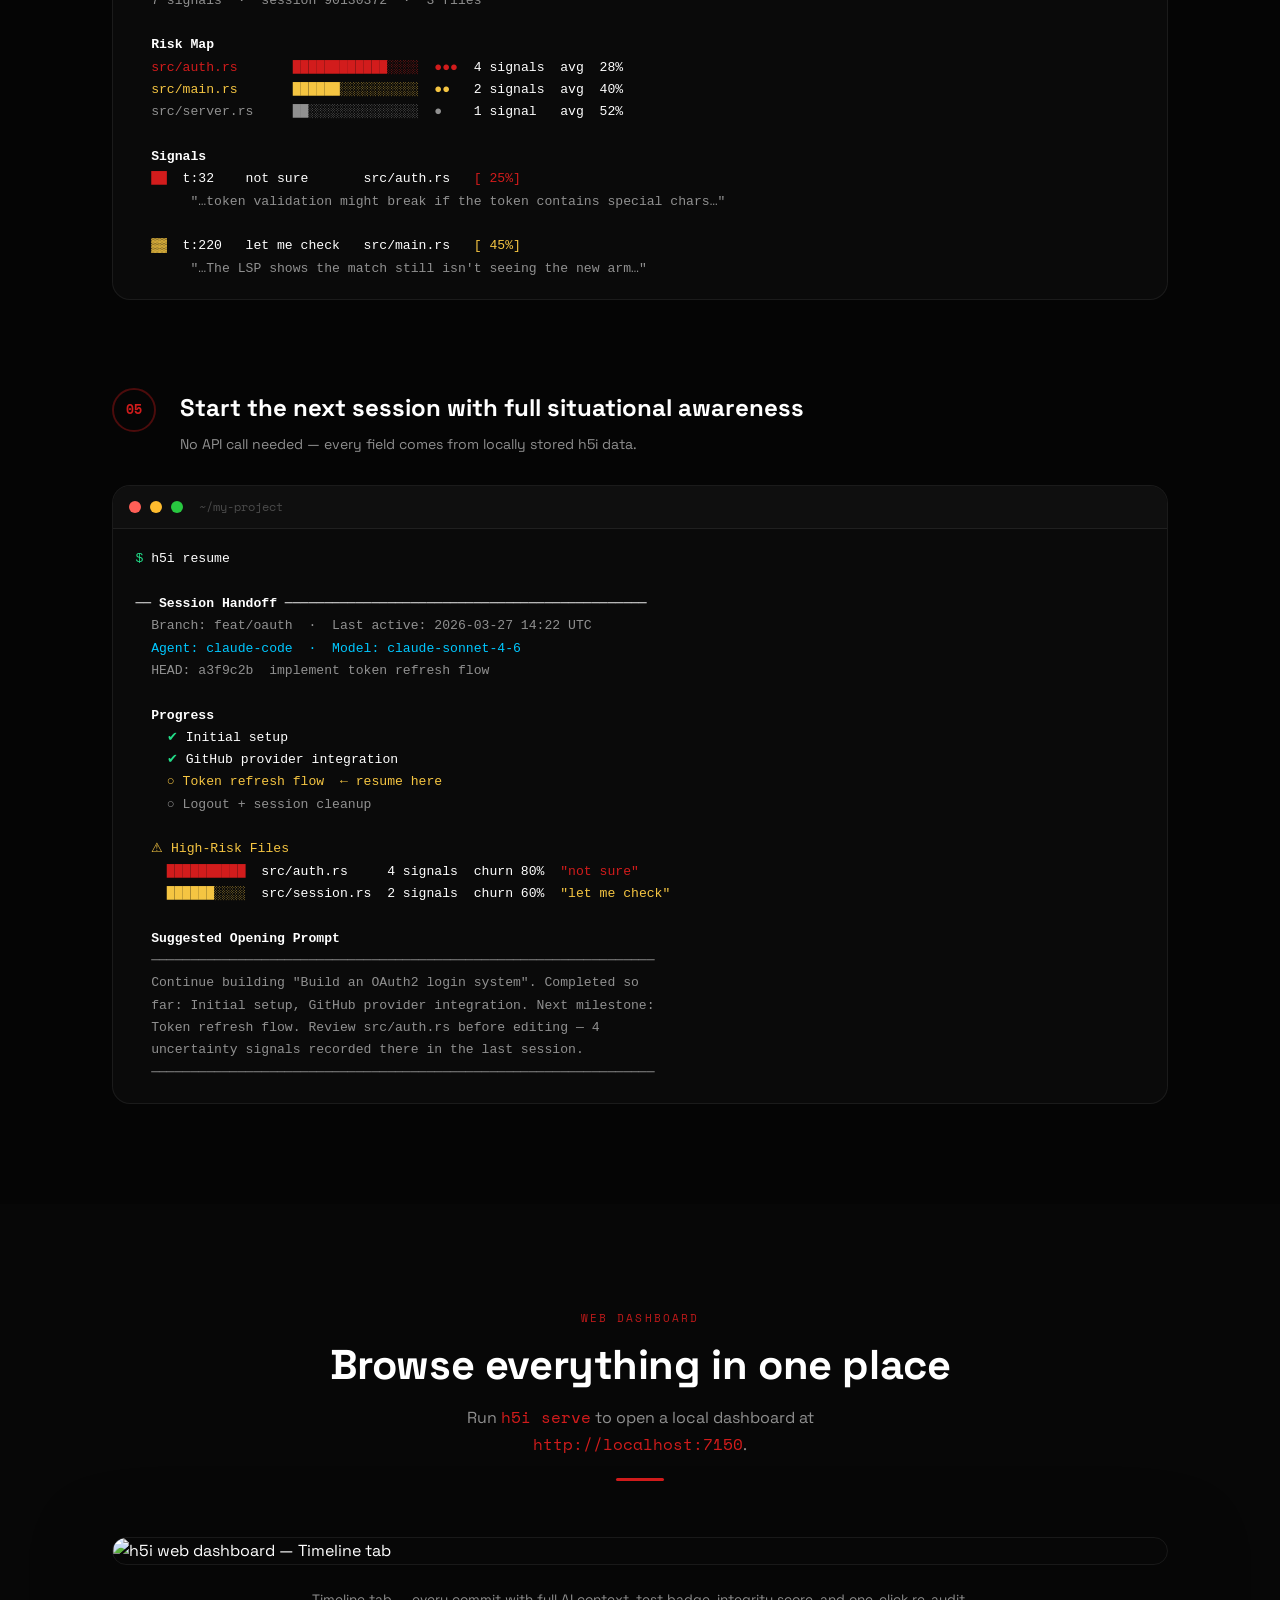
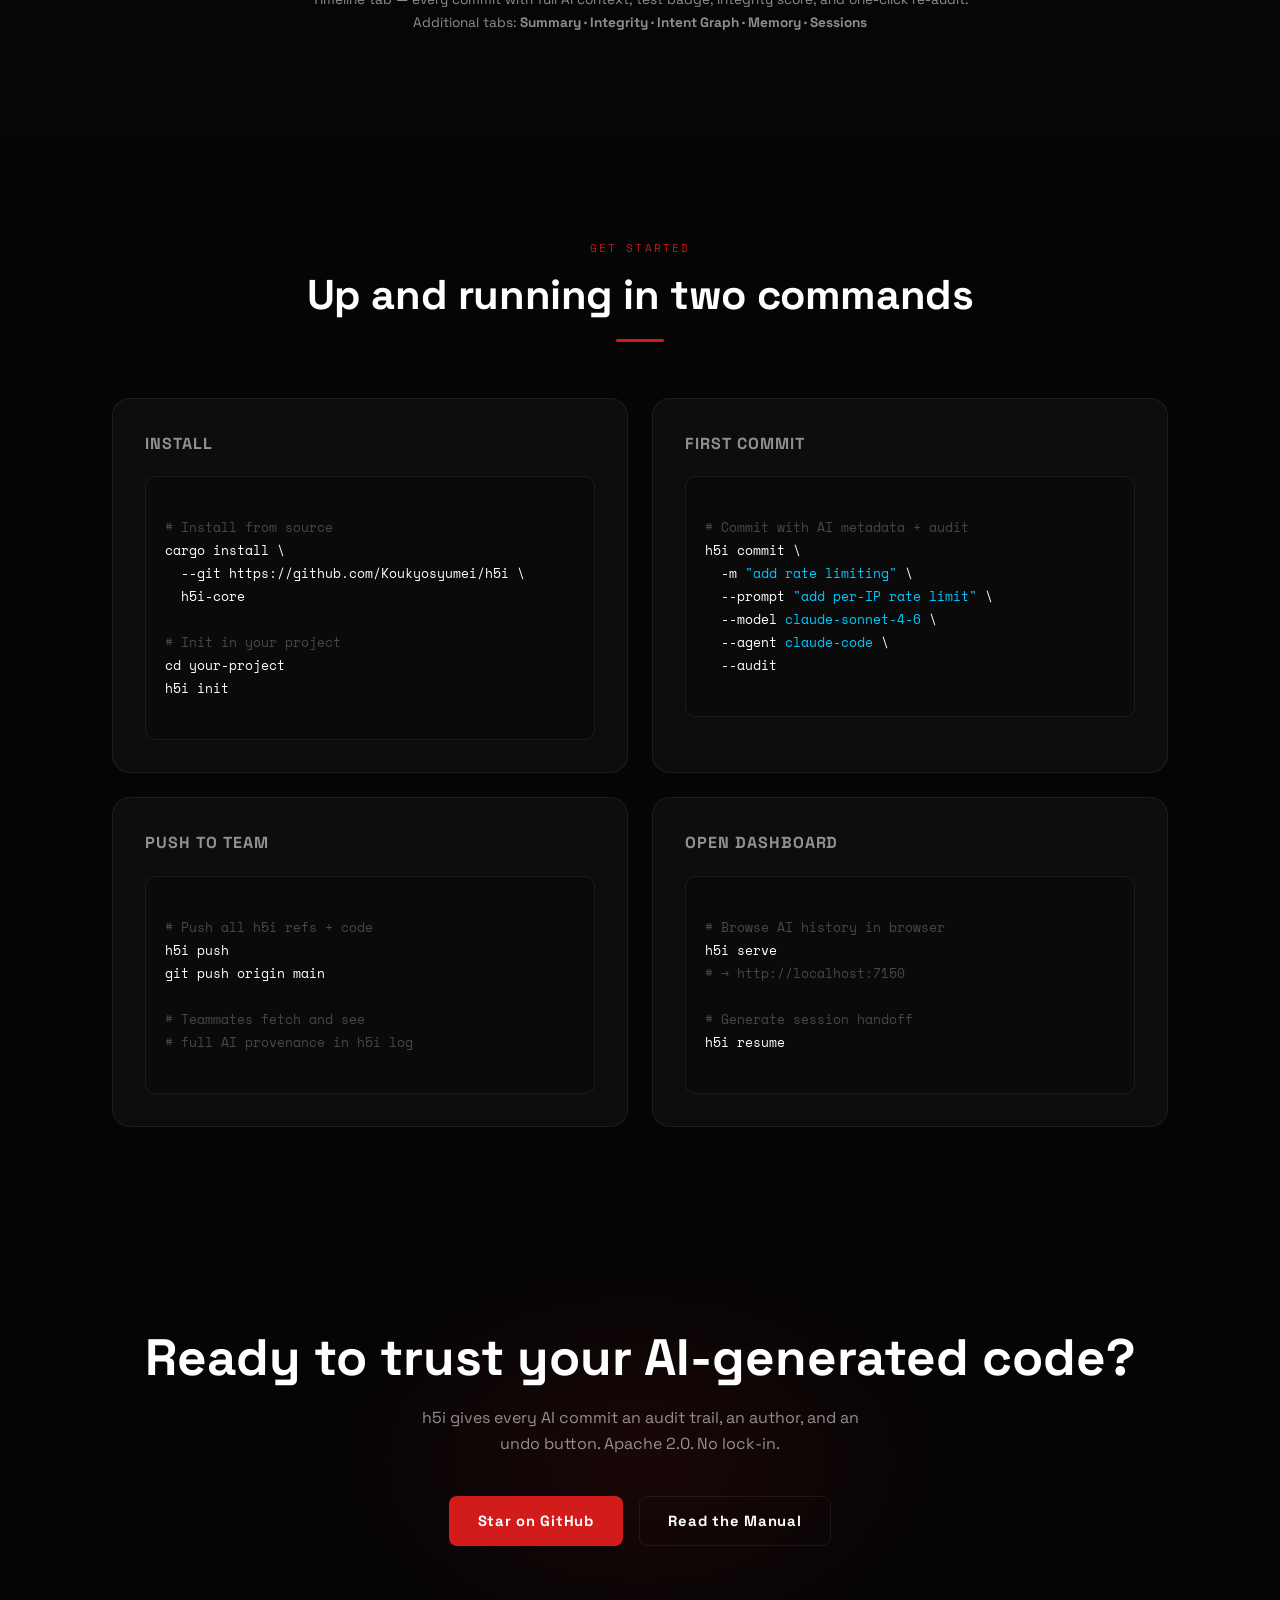
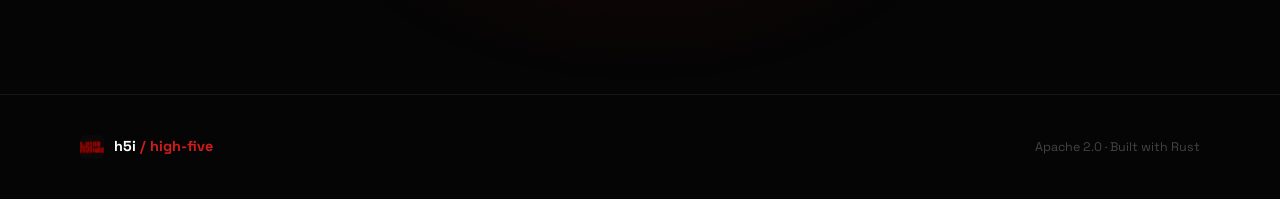
==== commit fc1749d3: "update" ====
--- a/docs/index.html
+++ b/docs/index.html
@@ -331,6 +331,7 @@
       border-radius: var(--radius); padding: 1rem 1.2rem;
       font-family: var(--mono); font-size: 0.8rem; line-height: 1.8;
       color: var(--text-dim); overflow-x: auto;
+      white-space: pre-wrap;
     }
     .code-block .hl { color: var(--text); }
     .code-block .kw { color: var(--red); }
@@ -578,8 +579,8 @@
       <div class="usecase-header">
         <div class="usecase-num">02</div>
         <div>
-          <div class="usecase-title">Undo an AI change — by describing it, not by hash</div>
-          <div class="usecase-sub">Intent-based rollback matches your description against stored prompts.</div>
+          <div class="usecase-title">Keep Claude's context alive across sessions</div>
+          <div class="usecase-sub">A version-controlled notepad in <code style="font-family:var(--mono);color:var(--red)">refs/h5i/context</code> that survives session resets.</div>
         </div>
       </div>
       <div class="terminal">
@@ -587,16 +588,31 @@
           <div class="dot dot-r"></div><div class="dot dot-y"></div><div class="dot dot-g"></div>
           <span class="terminal-path">~/my-project</span>
         </div>
-        <div class="terminal-body"><pre><span class="t-prompt">$</span> <span class="t-cmd">h5i rollback "the OAuth login changes"</span>
-
-<span class="t-bold">Matched commit:</span>
-  <span class="t-ai">a3f9c2b</span>  add OAuth login with GitHub provider
-  <span class="t-out">Agent:   claude-code  ·  Prompt: "implement OAuth login flow with GitHub"</span>
-  <span class="t-out">Date:    2026-03-10 14:22 UTC</span>
-
-<span class="t-warn">Revert this commit? [y/N]</span> y
-
-<span class="t-pass">✔ Reverted a3f9c2b — new commit: d4e1f88</span></pre></div>
+        <div class="terminal-body"><pre><span class="t-cmt"># Project start — run once</span>
+<span class="t-prompt">$</span> <span class="t-cmd">h5i context init --goal "Build an OAuth2 login system"</span>
+
+<span class="t-cmt"># During the session — record reasoning</span>
+<span class="t-prompt">$</span> <span class="t-cmd">h5i context trace --kind OBSERVE "Redis p99 latency is 2 ms"</span>
+<span class="t-prompt">$</span> <span class="t-cmd">h5i context trace --kind THINK   "40 MB overhead is acceptable"</span>
+<span class="t-prompt">$</span> <span class="t-cmd">h5i context trace --kind ACT     "Switching session store to Redis"</span>
+
+<span class="t-cmt"># After a milestone</span>
+<span class="t-prompt">$</span> <span class="t-cmd">h5i context commit "Implemented token refresh flow"</span>
+
+<span class="t-cmt"># New session — restore state instantly</span>
+<span class="t-prompt">$</span> <span class="t-cmd">h5i context show --trace</span>
+
+<span class="t-bold">── Context ──────────────────────────────────────────────────</span>
+  <span class="t-out">Project: Build an OAuth2 login system  (branch: main)</span>
+
+  <span class="t-bold">Milestones</span>
+    <span class="t-pass">✔ [x]</span> Initial setup
+    <span class="t-warn">○ [ ] Token refresh flow</span>
+
+  <span class="t-bold">Recent Trace</span>
+    <span class="t-out">[14:22:01]</span> <span class="t-red">ACT:</span>     Switching session store to Redis
+    <span class="t-out">[14:21:44]</span> <span class="t-ai">THINK:</span>  40 MB overhead is acceptable
+    <span class="t-out">[14:21:30]</span> <span class="t-pass">OBSERVE:</span> Redis p99 latency is 2 ms</pre></div>
       </div>
     </div>
 
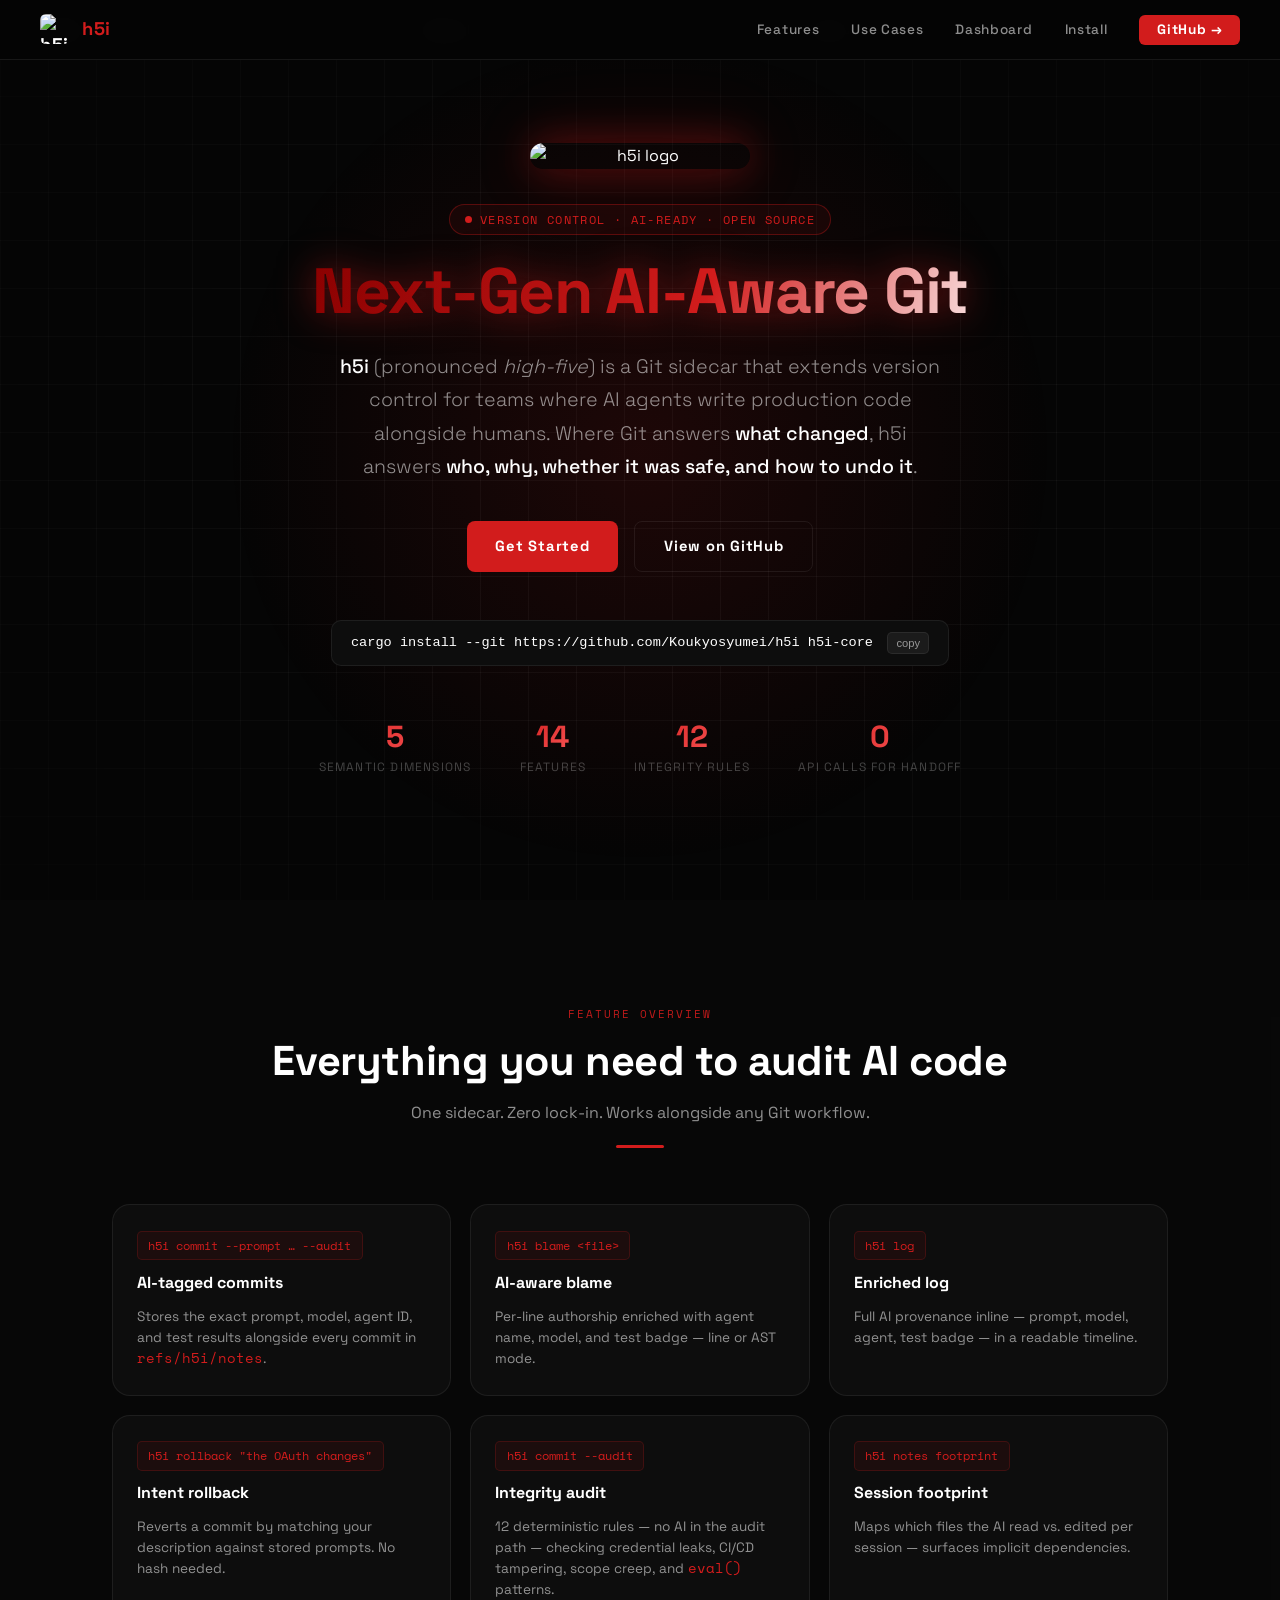
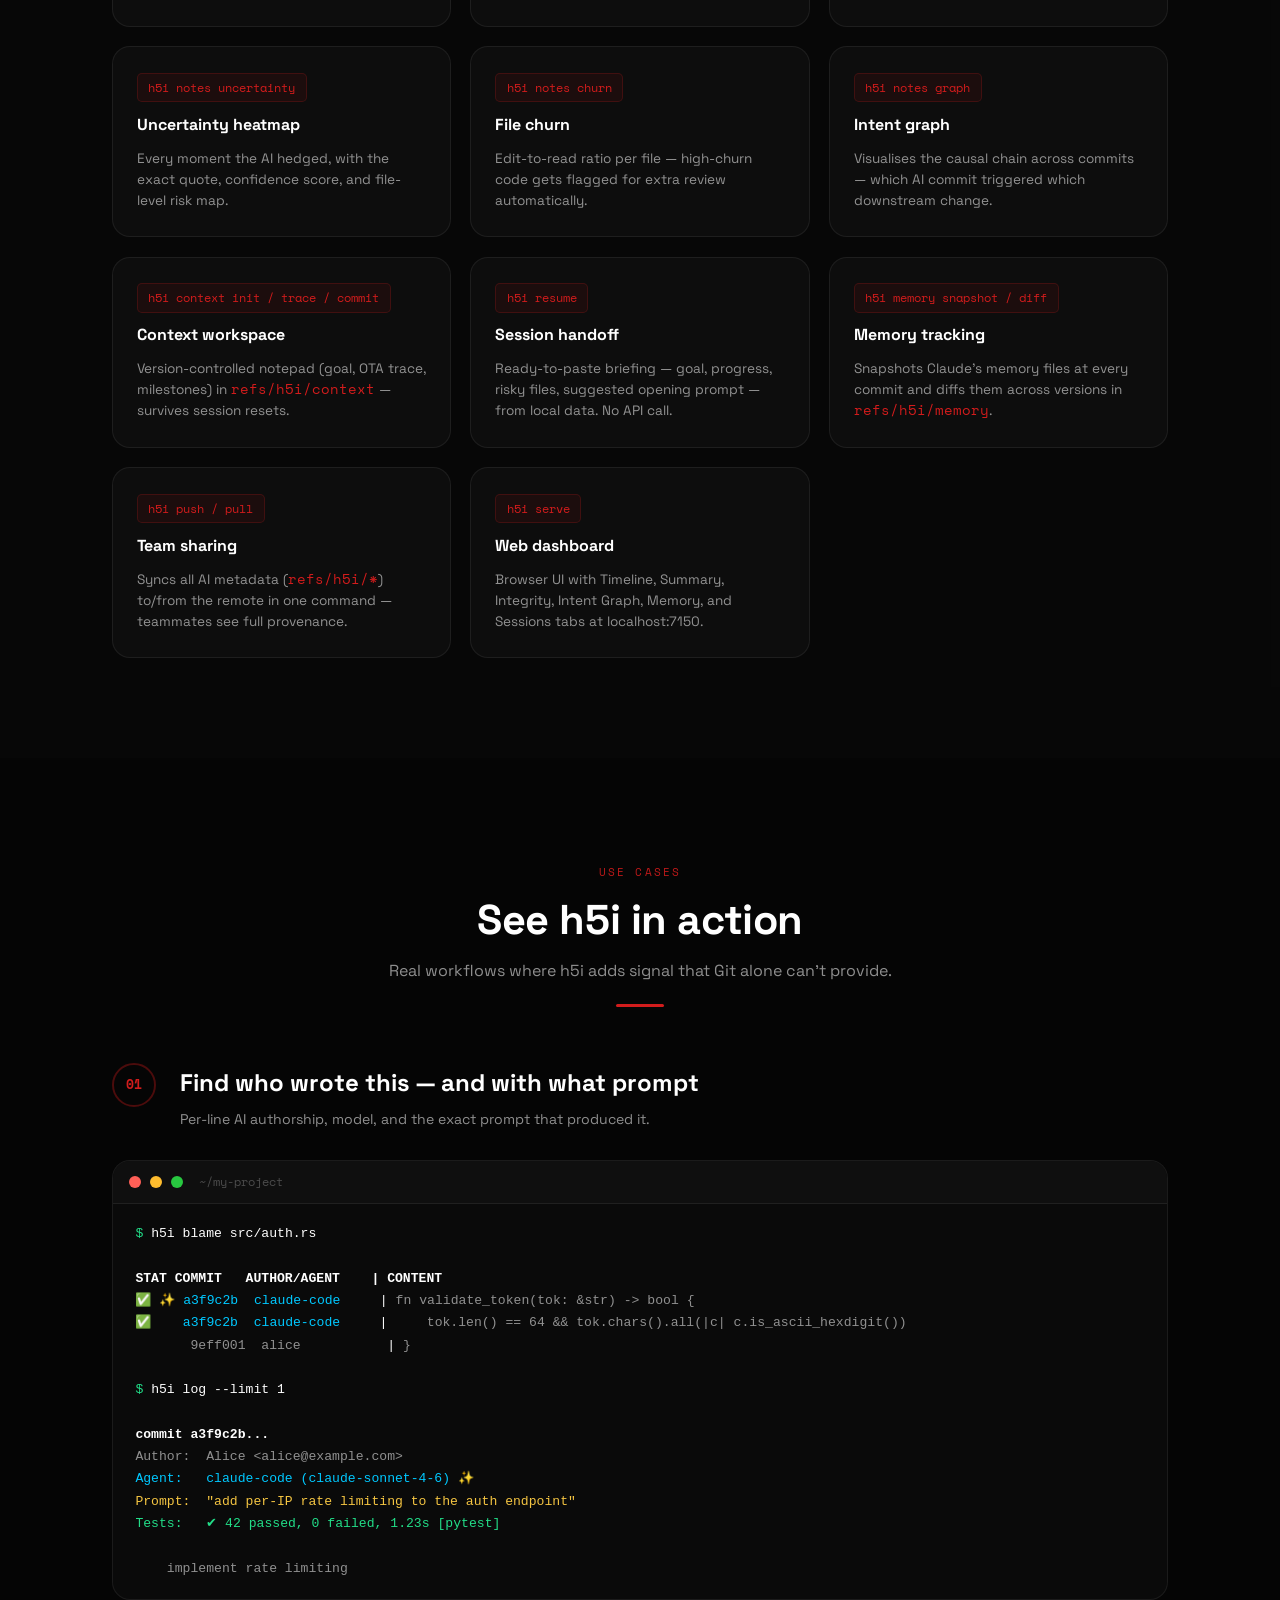
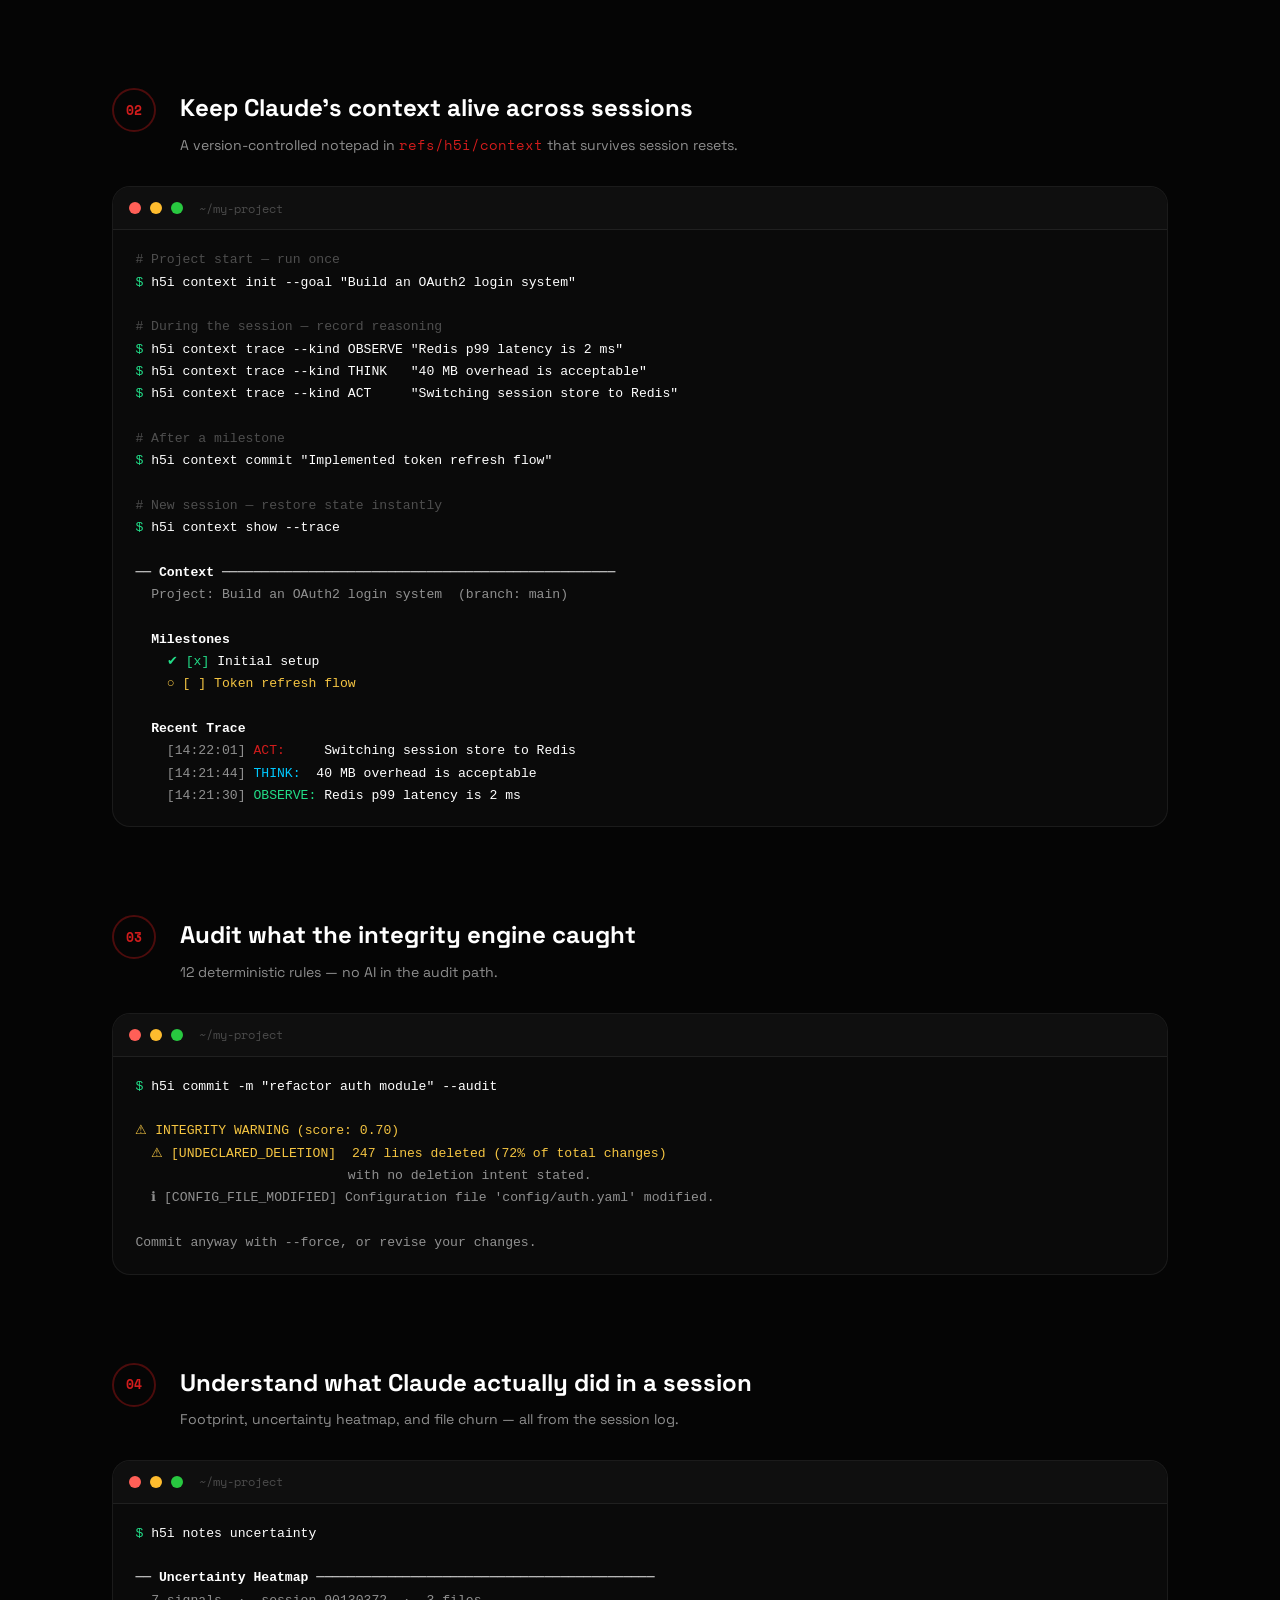
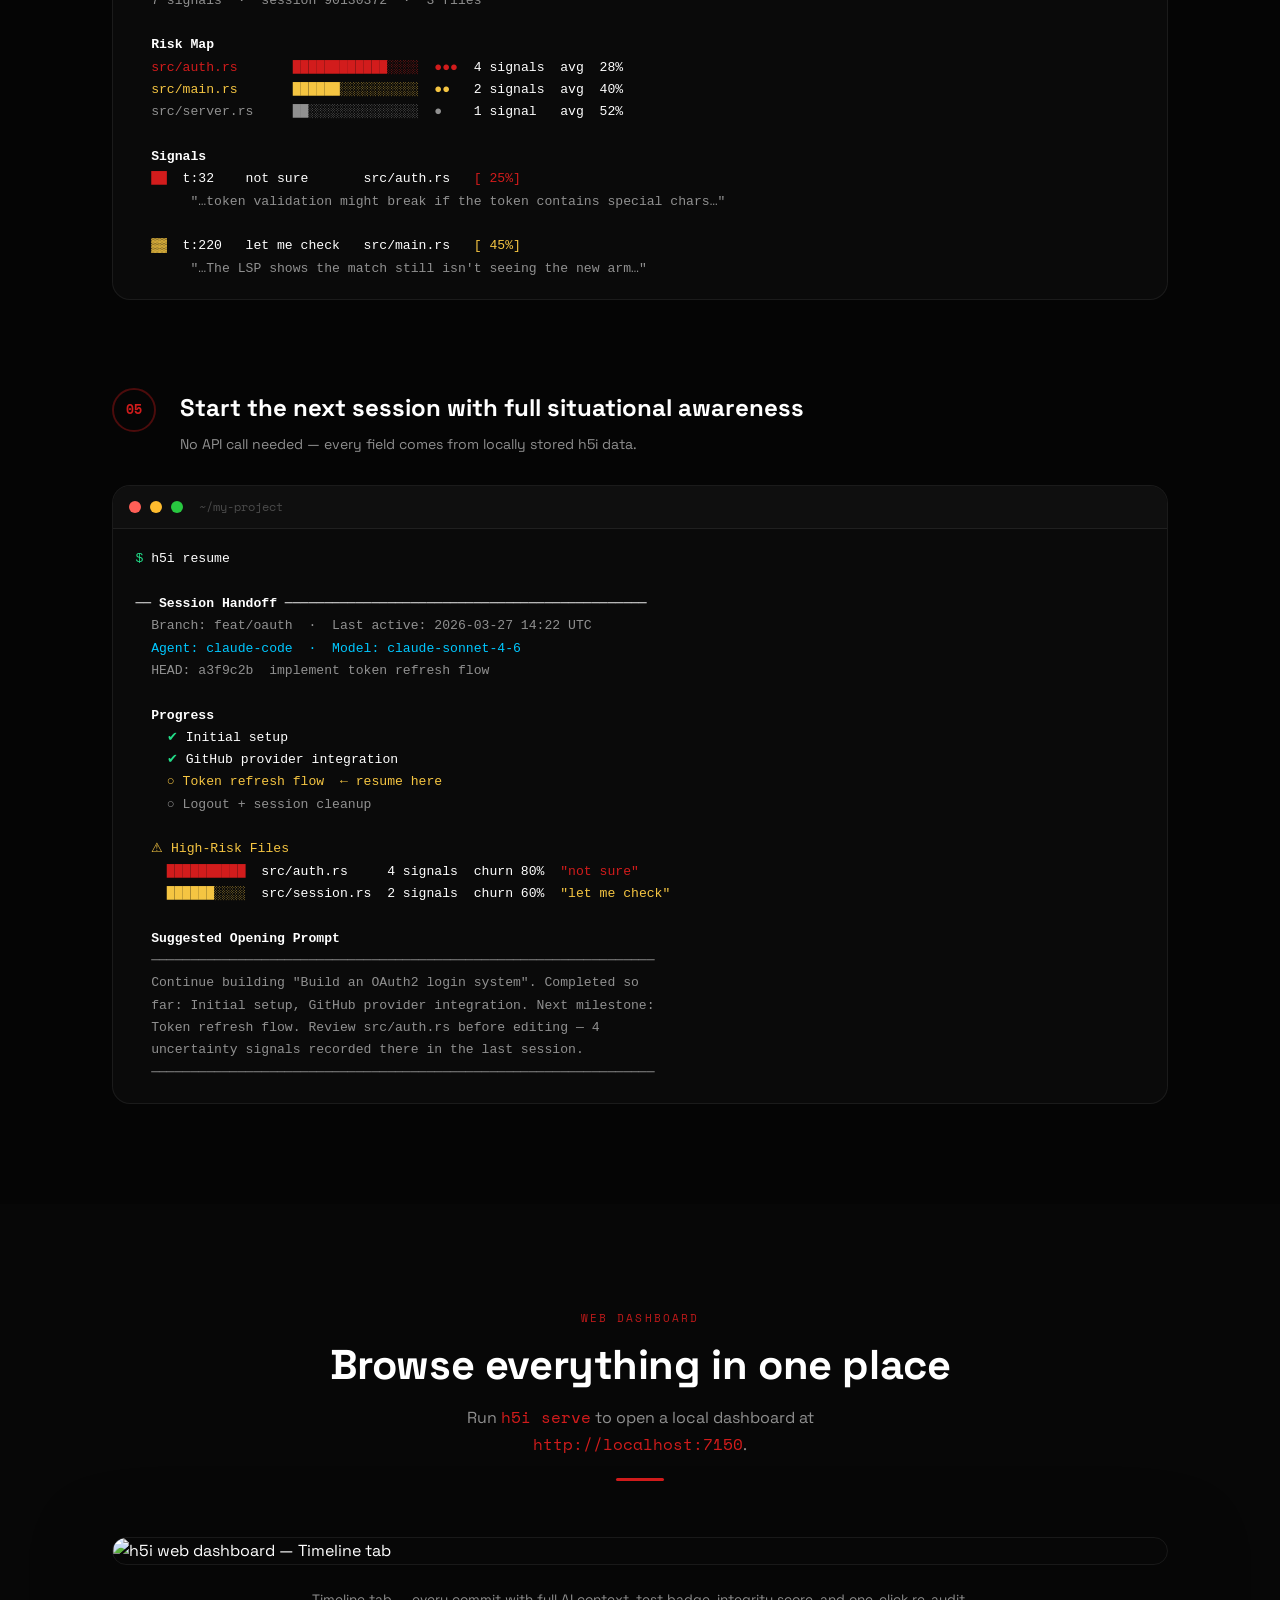
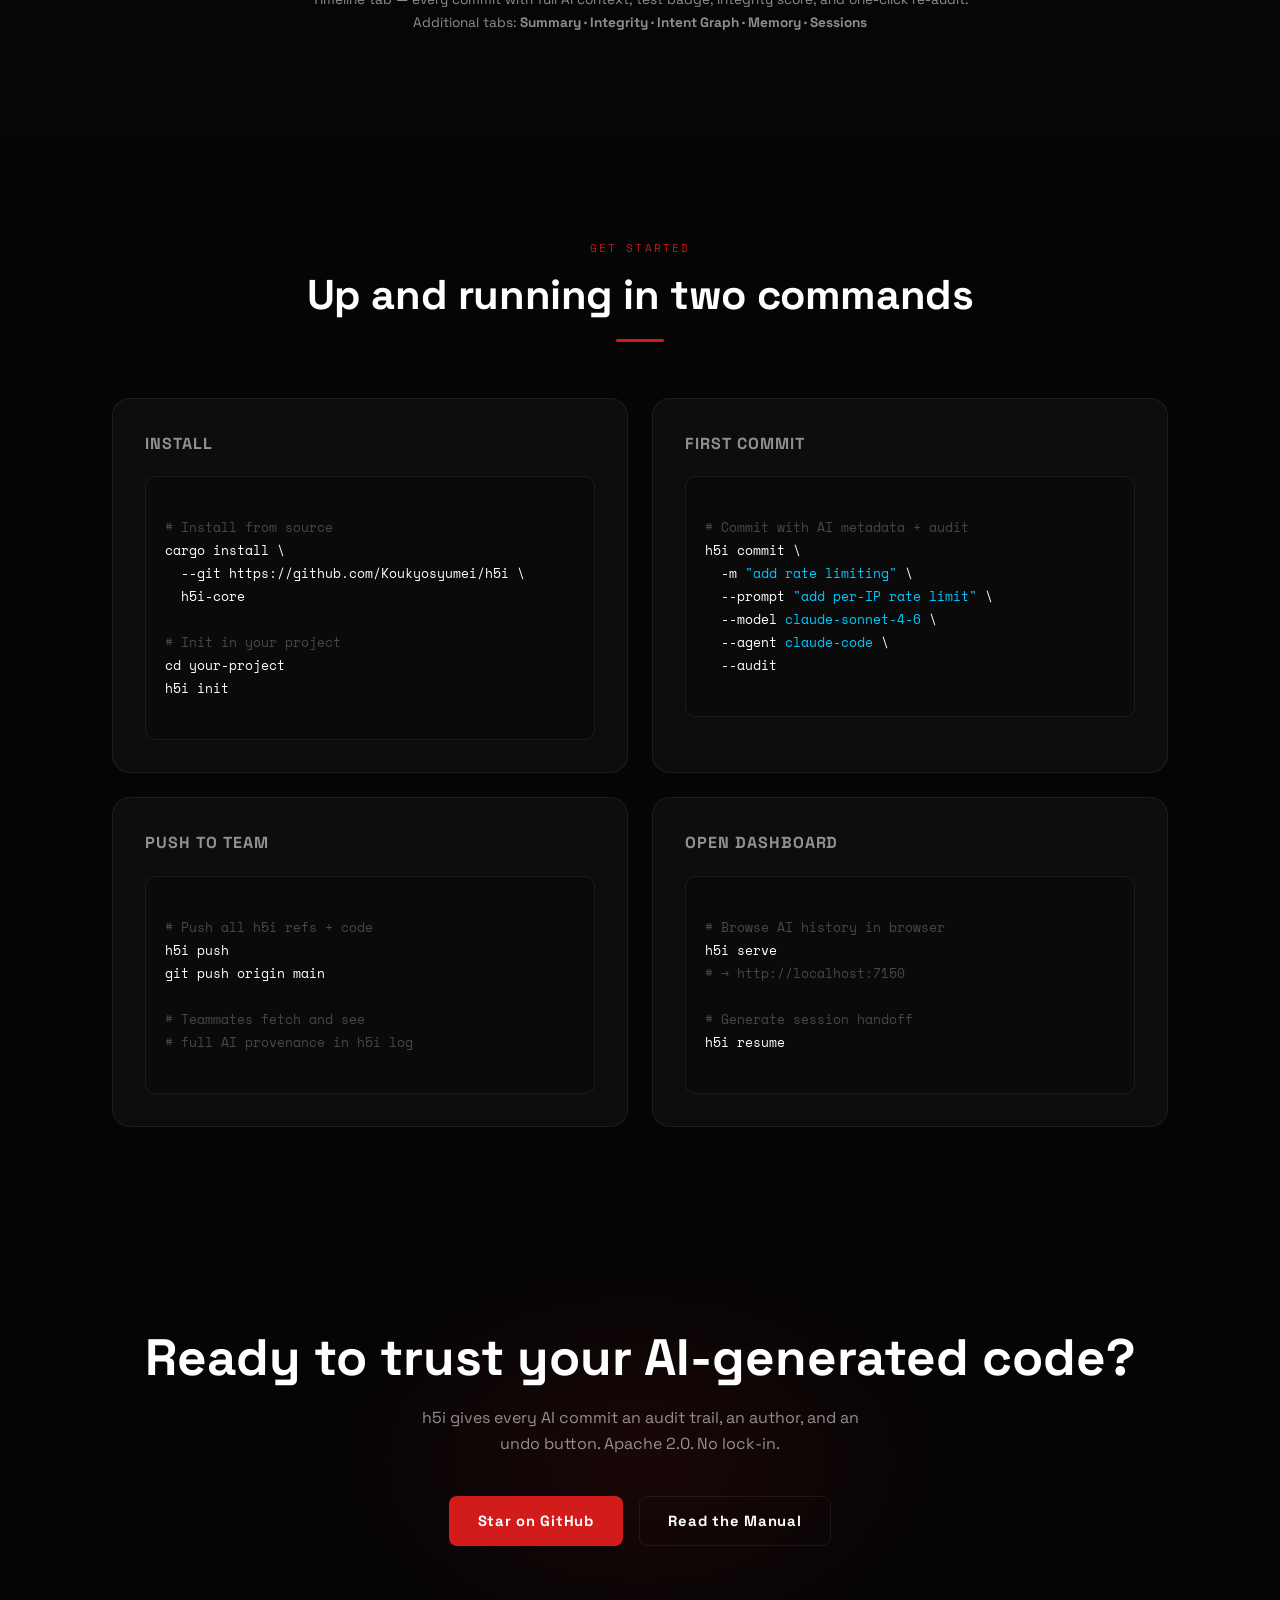
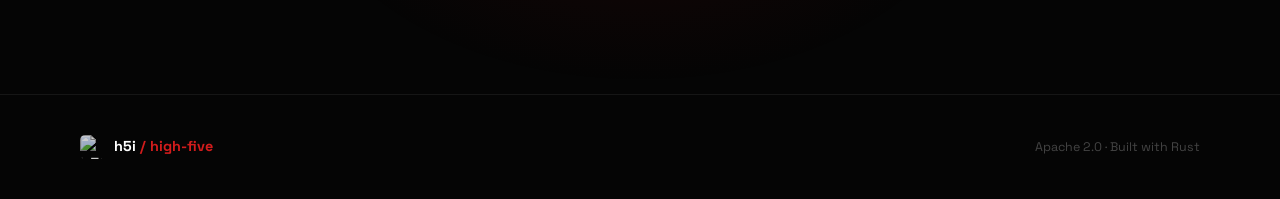
==== commit f1583e6c: "update" ====
--- a/docs/index.html
+++ b/docs/index.html
@@ -5,7 +5,7 @@
   <meta name="viewport" content="width=device-width, initial-scale=1.0">
   <title>h5i — Next-Gen AI-Aware Git</title>
   <meta name="description" content="h5i (high-five) is a Git sidecar that extends version control for teams where AI agents write production code alongside humans.">
-  <link rel="icon" type="image/png" href="../assets/logo.png">
+  <link rel="icon" type="image/png" href="./_static/logo.png">
   <link rel="preconnect" href="https://fonts.googleapis.com">
   <link rel="preconnect" href="https://fonts.gstatic.com" crossorigin>
   <link href="https://fonts.googleapis.com/css2?family=Space+Grotesk:wght@300;400;500;700&family=Space+Mono:wght@400;700&display=swap" rel="stylesheet">
@@ -400,7 +400,7 @@
 <!-- ── Nav ──────────────────────────────────────────────────── -->
 <nav>
   <a class="nav-logo" href="#">
-    <img src="../assets/logo.png" alt="h5i">
+    <img src="./_static/logo.png" alt="h5i">
     <span>h5i</span>
   </a>
   <ul class="nav-links" id="nav-links">
@@ -420,7 +420,7 @@
   <div class="hero-glow"></div>
   <div class="hero-inner">
     <div class="hero-logo-wrap">
-      <img src="../assets/logo.png" alt="h5i logo">
+      <img src="./_static/logo.png" alt="h5i logo">
     </div>
     <div class="hero-badge">VERSION CONTROL · AI-READY · OPEN SOURCE</div>
     <h1 class="hero-title">
@@ -727,7 +727,7 @@
       <div class="divider"></div>
     </div>
     <div class="dashboard-wrap reveal">
-      <img src="../assets/screenshot_h5i_server.png" alt="h5i web dashboard — Timeline tab" loading="lazy">
+      <img src="./_static/screenshot_h5i_server.png" alt="h5i web dashboard — Timeline tab" loading="lazy">
     </div>
     <p class="dashboard-caption reveal">
       Timeline tab — every commit with full AI context, test badge, integrity score, and one-click re-audit.<br>
@@ -815,7 +815,7 @@
 <footer>
   <div class="footer-inner">
     <div class="footer-brand">
-      <img src="../assets/logo.png" alt="h5i">
+      <img src="./_static/logo.png" alt="h5i">
       <span>h5i<span class="red"> / high-five</span></span>
     </div>
     <nav class="footer-links">
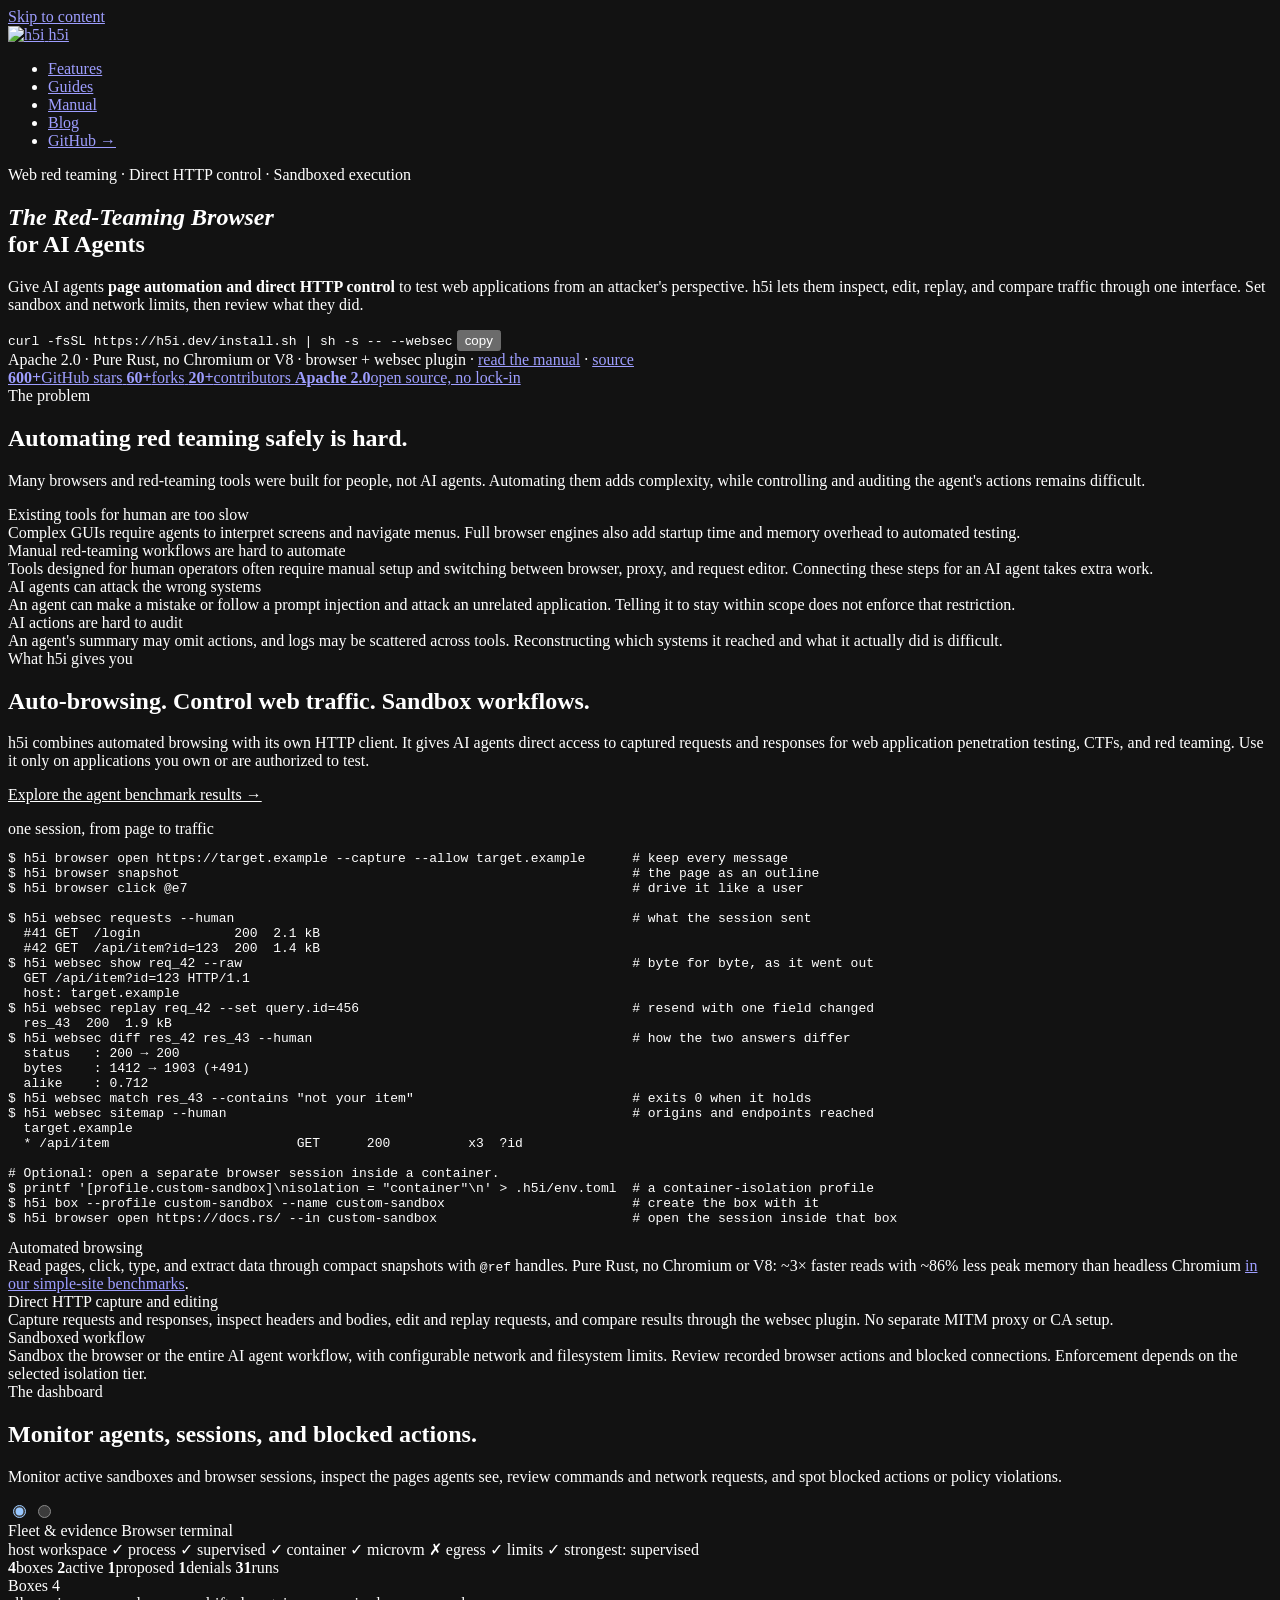
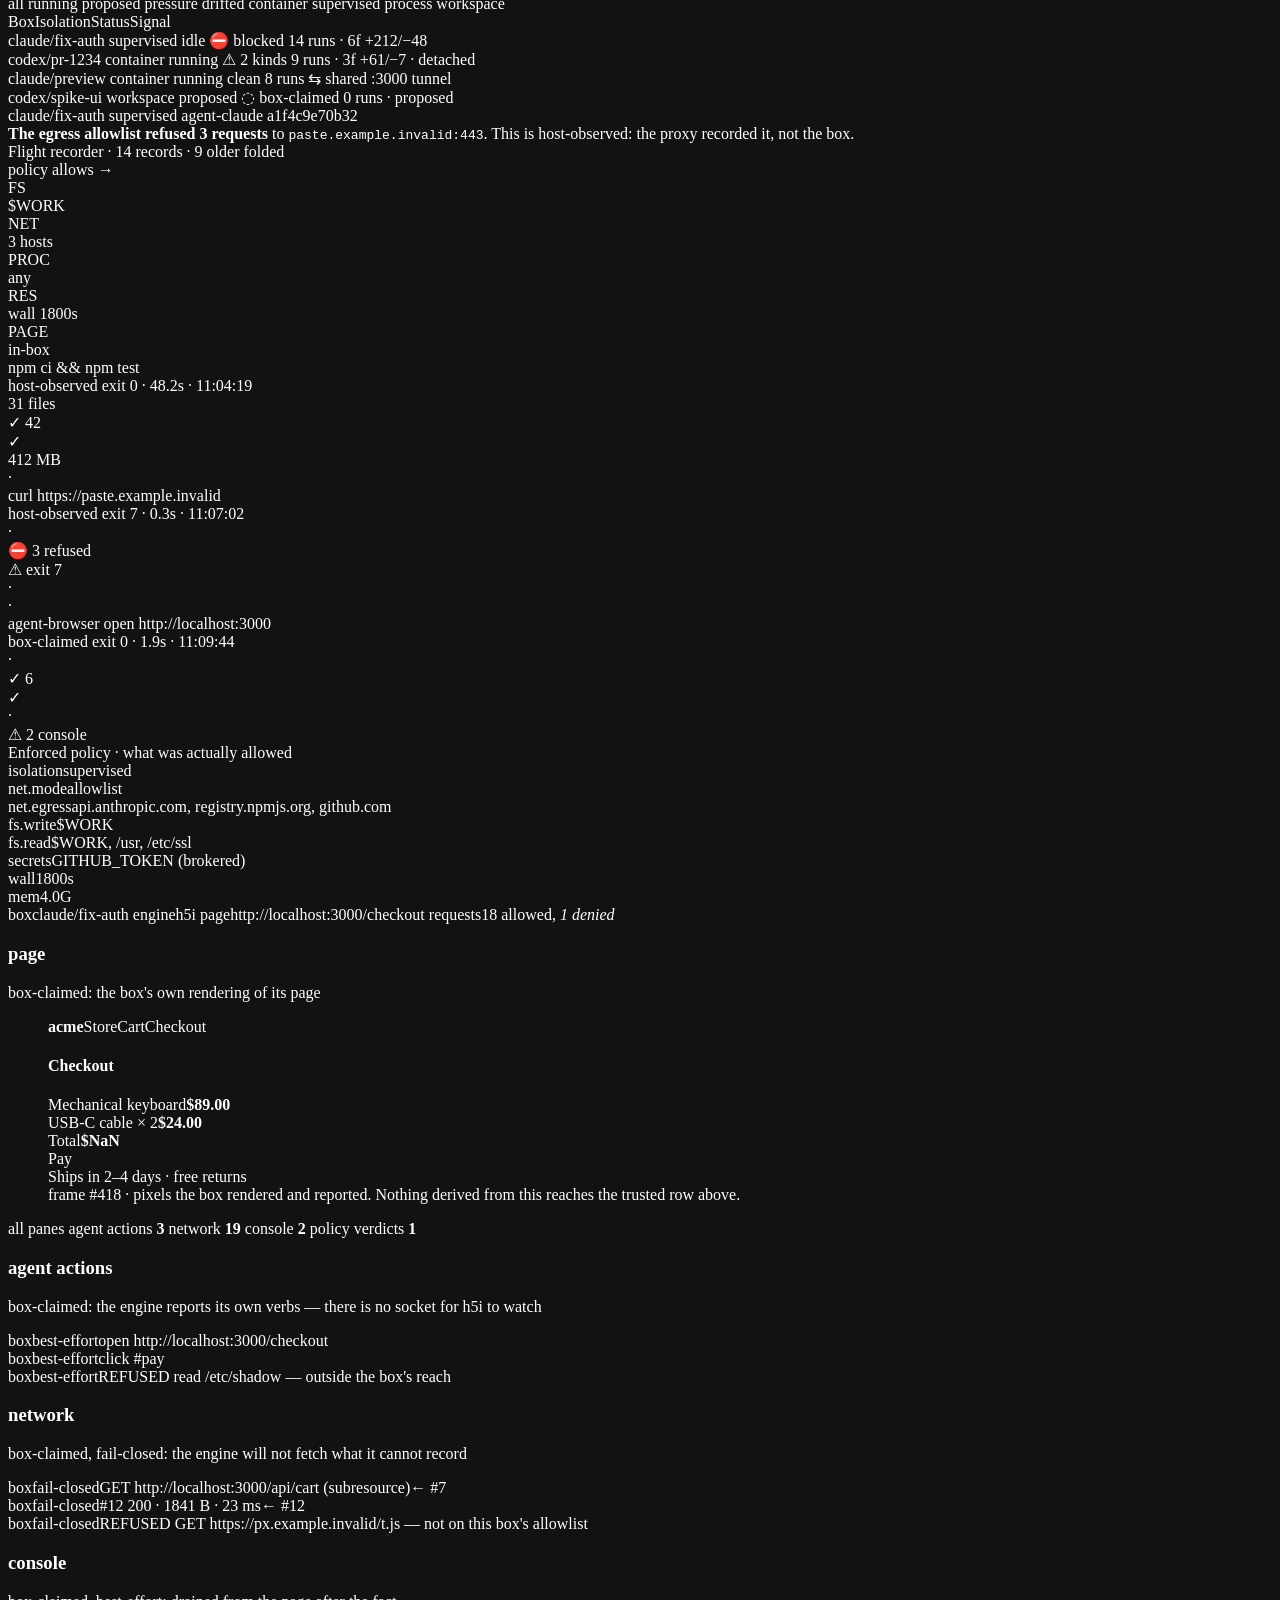
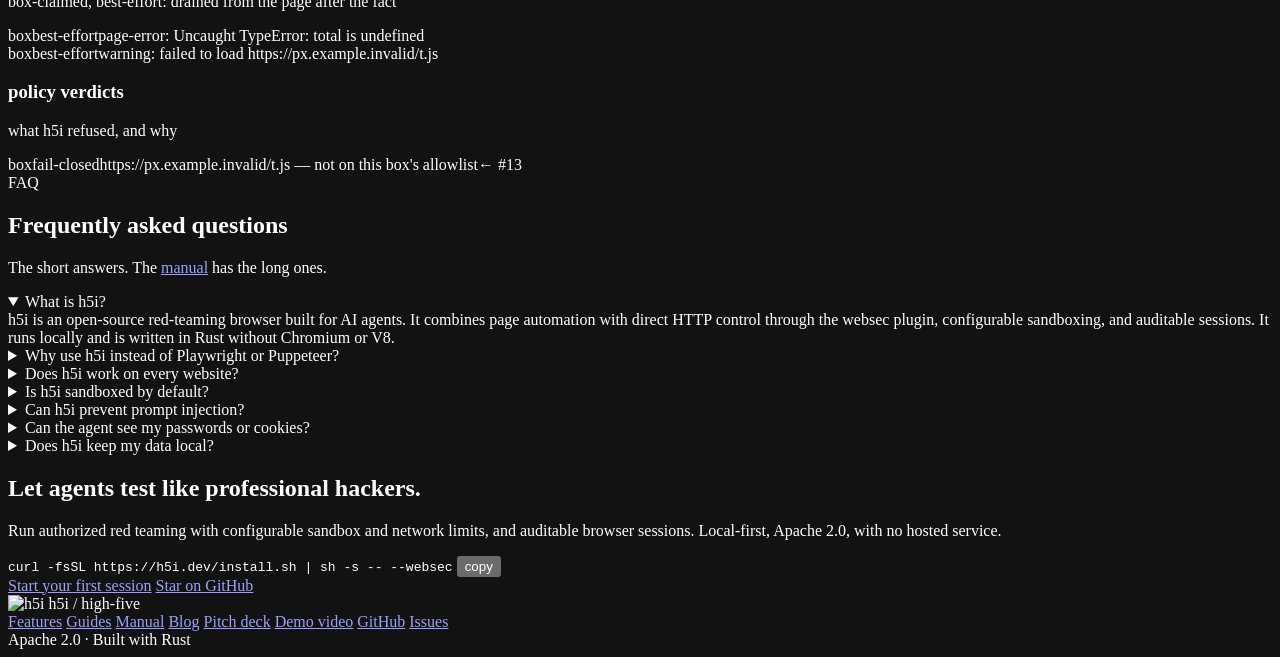
==== commit 85351c4b: "update" ====
--- a/docs/index.html
+++ b/docs/index.html
@@ -3,880 +3,736 @@
 <head>
   <meta charset="UTF-8">
   <meta name="viewport" content="width=device-width, initial-scale=1.0">
-  <title>h5i — Next-Gen AI-Aware Git</title>
-  <meta name="description" content="h5i (high-five) is a Git sidecar that extends version control for teams where AI agents write production code alongside humans.">
-  <link rel="icon" type="image/png" href="./_static/logo.png">
+  <title>h5i: The Red-Teaming Browser for AI Agents</title>
+  <meta name="description" content="h5i is an open-source red-teaming browser for AI agents. Test web apps with direct HTTP control, configurable sandboxing, and auditable sessions. Built in Rust.">
+  <meta name="author" content="h5i-dev">
+  <meta name="theme-color" content="#D21C1C">
+  <meta name="color-scheme" content="dark">
+  <meta name="robots" content="index, follow, max-image-preview:large, max-snippet:-1, max-video-preview:-1">
+  <meta name="application-name" content="h5i">
+  <link rel="canonical" href="https://h5i.dev/">
+  <link rel="alternate" type="application/rss+xml" title="h5i Blog" href="/feed.xml">
+  <link rel="sitemap" type="application/xml" href="/sitemap.xml">
+  <link rel="icon" type="image/png" href="/_static/logo.png">
+  <link rel="apple-touch-icon" href="/_static/logo.png">
+  <link rel="preload" as="image" href="/_static/logo.png" fetchpriority="high">
+
+  <!-- Open Graph -->
+  <meta property="og:type" content="website">
+  <meta property="og:site_name" content="h5i">
+  <meta property="og:title" content="h5i: The Red-Teaming Browser for AI Agents">
+  <meta property="og:description" content="Give AI agents page automation and direct HTTP control for authorized web red teaming. Configure sandbox and network limits, then review the session. Pure Rust, no Chromium or V8.">
+  <meta property="og:url" content="https://h5i.dev/">
+  <meta property="og:image" content="https://h5i.dev/_static/sandboxed-browser-ui.png">
+  <meta property="og:image:alt" content="An h5i browser session: the page an agent is reading, beside the request log the engine wrote before any bytes moved">
+  <meta property="og:locale" content="en_US">
+
+  <!-- Twitter Card -->
+  <meta name="twitter:card" content="summary_large_image">
+  <meta name="twitter:title" content="h5i: The Red-Teaming Browser for AI Agents">
+  <meta name="twitter:description" content="Give AI agents page automation and direct HTTP control for authorized web red teaming. Configure sandbox and network limits, then review the session. Pure Rust, no Chromium or V8.">
+  <meta name="twitter:image" content="https://h5i.dev/_static/sandboxed-browser-ui.png">
+  <meta name="twitter:image:alt" content="An h5i browser session: the page an agent is reading, beside the request log the engine wrote before any bytes moved">
+
+  <!-- Structured data -->
+  <script type="application/ld+json">
+{
+  "@context": "https://schema.org",
+  "@graph": [
+    {
+      "@type": "Organization",
+      "@id": "https://h5i.dev/#org",
+      "name": "h5i",
+      "url": "https://h5i.dev/",
+      "logo": {
+        "@type": "ImageObject",
+        "url": "https://h5i.dev/_static/logo.png",
+        "width": 1280,
+        "height": 640
+      },
+      "sameAs": [
+        "https://github.com/h5i-dev/h5i"
+      ]
+    },
+    {
+      "@type": "WebSite",
+      "@id": "https://h5i.dev/#website",
+      "name": "h5i",
+      "alternateName": "high-five",
+      "url": "https://h5i.dev/",
+      "description": "The red-teaming browser for AI agents. h5i combines page automation and direct HTTP control for authorized web application testing, with configurable sandboxing, network policies, and auditable sessions.",
+      "publisher": {
+        "@id": "https://h5i.dev/#org"
+      },
+      "inLanguage": "en"
+    },
+    {
+      "@type": "SoftwareApplication",
+      "@id": "https://h5i.dev/#app",
+      "name": "h5i",
+      "alternateName": "high-five",
+      "applicationCategory": "DeveloperApplication",
+      "applicationSubCategory": "Red-teaming browser for AI agents",
+      "operatingSystem": "Linux, macOS, Windows (WSL2)",
+      "description": "h5i is an open-source red-teaming browser for AI agents, written in Rust without Chromium or V8. It combines page automation with HTTP inspection, editing, replay, and response comparison through the websec plugin. Configurable sandboxing and network policies restrict access during authorized web application testing, while session records support review.",
+      "featureList": [
+        "Page automation and compact snapshots with @ref handles for AI agents",
+        "HTTP capture, inspection, editing, replay, and response comparison through the websec plugin",
+        "Response assertions and multi-step flows for repeatable security tests",
+        "Configurable sandboxing for the browser or the entire agent workflow",
+        "Network policies that restrict destinations and record denied requests",
+        "Auditable browser actions and network requests",
+        "Credential isolation and human takeover for sensitive steps",
+        "Pure Rust, no Chromium or V8",
+        "About 3x faster reads with about 86% less peak memory than headless Chromium on simple websites in our benchmarks"
+      ],
+      "keywords": "AI agents, red teaming, web application security testing, headless browser, HTTP replay, sandboxing, Rust",
+      "url": "https://h5i.dev/",
+      "downloadUrl": "https://github.com/h5i-dev/h5i",
+      "installUrl": "https://h5i.dev/#quickstart",
+      "softwareHelp": "https://h5i.dev/manual/",
+      "softwareRequirements": "Rootless Podman for the container tier; microsandbox (msb) and hardware virtualization for the microvm tier",
+      "isAccessibleForFree": true,
+      "sameAs": [
+        "https://github.com/h5i-dev/h5i"
+      ],
+      "license": "https://www.apache.org/licenses/LICENSE-2.0",
+      "author": {
+        "@id": "https://h5i.dev/#org"
+      },
+      "publisher": {
+        "@id": "https://h5i.dev/#org"
+      },
+      "offers": {
+        "@type": "Offer",
+        "price": "0",
+        "priceCurrency": "USD"
+      }
+    },
+    {
+      "@type": "WebPage",
+      "@id": "https://h5i.dev/#webpage",
+      "url": "https://h5i.dev/",
+      "name": "h5i: The Red-Teaming Browser for AI Agents",
+      "description": "h5i is an open-source red-teaming browser for AI agents. Test web apps with direct HTTP control, configurable sandboxing, and auditable sessions. Built in Rust.",
+      "isPartOf": {
+        "@id": "https://h5i.dev/#website"
+      },
+      "about": {
+        "@id": "https://h5i.dev/#app"
+      },
+      "primaryImageOfPage": "https://h5i.dev/_static/sandboxed-browser-ui.png",
+      "inLanguage": "en"
+    },
+    {
+      "@type": "SiteNavigationElement",
+      "@id": "https://h5i.dev/#nav",
+      "name": [
+        "Features",
+        "Guides",
+        "Manual",
+        "Blog"
+      ],
+      "url": [
+        "https://h5i.dev/features/",
+        "https://h5i.dev/guides/",
+        "https://h5i.dev/manual/",
+        "https://h5i.dev/blog/"
+      ]
+    },
+    {
+      "@type": "FAQPage",
+      "@id": "https://h5i.dev/#faq",
+      "mainEntityOfPage": {
+        "@id": "https://h5i.dev/#webpage"
+      },
+      "mainEntity": [
+        {
+          "@type": "Question",
+          "name": "What is h5i?",
+          "acceptedAnswer": {
+            "@type": "Answer",
+            "text": "h5i is an open-source red-teaming browser built for AI agents. It combines page automation with direct HTTP control through the websec plugin, configurable sandboxing, and auditable sessions. It runs locally and is written in Rust without Chromium or V8."
+          }
+        },
+        {
+          "@type": "Question",
+          "name": "Why use h5i instead of Playwright or Puppeteer?",
+          "acceptedAnswer": {
+            "@type": "Answer",
+            "text": "Use Playwright or Puppeteer when maximum website compatibility is your priority. Use h5i when your AI agent needs page automation and direct HTTP testing through one interface, with configurable sandboxing, network policies, and a reviewable session record."
+          }
+        },
+        {
+          "@type": "Question",
+          "name": "Does h5i work on every website?",
+          "acceptedAnswer": {
+            "@type": "Answer",
+            "text": "No. h5i works best for content-heavy websites and common browser interactions, but some browser APIs are not yet supported. For incompatible websites, you can run Chromium inside an h5i sandbox."
+          }
+        },
+        {
+          "@type": "Question",
+          "name": "Is h5i sandboxed by default?",
+          "acceptedAnswer": {
+            "@type": "Answer",
+            "text": "The browser uses lightweight process isolation when available. To restrict a red-teaming agent's other tools as well, sandbox the entire workflow and configure its network and filesystem policy. Available options include supervised isolation, containers, and microVMs; enforcement depends on the selected tier and host support."
+          }
+        },
+        {
+          "@type": "Question",
+          "name": "Can h5i prevent prompt injection?",
+          "acceptedAnswer": {
+            "@type": "Answer",
+            "text": "No. A tested application can still mislead an agent. h5i treats page content as untrusted, and configured network and filesystem restrictions can limit what the agent reaches. These controls reduce the impact; they do not guarantee safe actions on an allowed target."
+          }
+        },
+        {
+          "@type": "Question",
+          "name": "Can the agent see my passwords or cookies?",
+          "acceptedAnswer": {
+            "@type": "Answer",
+            "text": "The agent can reference a named credential without reading its value, or a human can take control to log in. The authenticated session continues without returning the password or cookie to the model."
+          }
+        },
+        {
+          "@type": "Question",
+          "name": "Does h5i keep my data local?",
+          "acceptedAnswer": {
+            "@type": "Answer",
+            "text": "h5i has no hosted service and stores its sessions locally. Browser traffic still goes to websites you allow, and model traffic goes to your configured model provider."
+          }
+        }
+      ]
+    }
+  ]
+}
+  </script>
+
   <link rel="preconnect" href="https://fonts.googleapis.com">
   <link rel="preconnect" href="https://fonts.gstatic.com" crossorigin>
-  <link href="https://fonts.googleapis.com/css2?family=Space+Grotesk:wght@300;400;500;700&family=Space+Mono:wght@400;700&display=swap" rel="stylesheet">
+  <link rel="preload" as="style" href="https://fonts.googleapis.com/css2?family=Archivo:wght@700;800;900&family=Space+Grotesk:wght@300;400;500;700&family=Space+Mono:wght@400;700&display=swap">
+  <link href="https://fonts.googleapis.com/css2?family=Archivo:wght@700;800;900&family=Space+Grotesk:wght@300;400;500;700&family=Space+Mono:wght@400;700&display=swap" rel="stylesheet" media="print" onload="this.media='all'">
+  <noscript><link href="https://fonts.googleapis.com/css2?family=Archivo:wght@700;800;900&family=Space+Grotesk:wght@300;400;500;700&family=Space+Mono:wght@400;700&display=swap" rel="stylesheet"></noscript>
+  <link rel="stylesheet" href="/_static/blog.css?v=3fac769d8f">
+  <link rel="stylesheet" href="/_static/console-mock.css?v=d3dbcad9d5">
+  <link rel="stylesheet" href="/_static/highlight.css?v=45984d5155">
   <style>
-    /* ── Variables ─────────────────────────────────────────── */
-    :root {
-      --red:        #D21C1C;
-      --red-dark:   #8a0000;
-      --red-glow:   rgba(210, 28, 28, 0.18);
-      --bg:         #050505;
-      --bg-card:    #0d0d0d;
-      --bg-card2:   #111111;
-      --border:     rgba(255,255,255,0.07);
-      --border-red: rgba(210,28,28,0.35);
-      --text:       #ffffff;
-      --text-dim:   rgba(255,255,255,0.55);
-      --text-faint: rgba(255,255,255,0.25);
-      --cyan:       #00c8ff;
-      --green:      #22dd88;
-      --yellow:     #f5c542;
-      --grid:       rgba(255,255,255,0.04);
-      --mono:       'Space Mono', monospace;
-      --sans:       'Space Grotesk', sans-serif;
-      --radius:     10px;
-      --radius-lg:  18px;
+    @media (min-width: 900px) {
+      .feat-grid.feat-grid-four { grid-template-columns: repeat(2, minmax(0, 1fr)); }
     }
-
-    /* ── Reset ─────────────────────────────────────────────── */
-    *, *::before, *::after { box-sizing: border-box; margin: 0; padding: 0; }
-    html { scroll-behavior: smooth; }
-    body {
-      background: var(--bg);
-      font-family: var(--sans);
-      color: var(--text);
-      line-height: 1.65;
-      overflow-x: hidden;
-    }
-    a { color: inherit; text-decoration: none; }
-    img { display: block; max-width: 100%; }
-
-    /* ── Background Grid ───────────────────────────────────── */
-    .bg-grid {
-      position: fixed; inset: 0; z-index: 0; pointer-events: none;
-      background-image:
-        linear-gradient(var(--grid) 1px, transparent 1px),
-        linear-gradient(90deg, var(--grid) 1px, transparent 1px);
-      background-size: 48px 48px;
-      mask-image: radial-gradient(ellipse 80% 80% at 50% 50%, black 30%, transparent 100%);
-      -webkit-mask-image: radial-gradient(ellipse 80% 80% at 50% 50%, black 30%, transparent 100%);
-    }
-
-    /* ── Nav ───────────────────────────────────────────────── */
-    nav {
-      position: fixed; top: 0; left: 0; right: 0; z-index: 100;
-      height: 60px;
-      display: flex; align-items: center; justify-content: space-between;
-      padding: 0 2.5rem;
-      background: rgba(5,5,5,0.85);
-      backdrop-filter: blur(14px);
-      border-bottom: 1px solid var(--border);
-    }
-    .nav-logo {
-      display: flex; align-items: center; gap: 0.75rem;
-      font-weight: 700; font-size: 1.15rem; letter-spacing: 0.04em;
-    }
-    .nav-logo img { width: 30px; height: 30px; border-radius: 6px; }
-    .nav-logo span { color: var(--red); }
-    .nav-links {
-      display: flex; gap: 2rem; align-items: center;
-      list-style: none;
-    }
-    .nav-links a {
-      font-size: 0.85rem; font-weight: 500; letter-spacing: 0.05em;
-      color: var(--text-dim); transition: color 0.2s;
-    }
-    .nav-links a:hover { color: var(--text); }
-    .nav-cta {
-      background: var(--red); color: #fff !important;
-      padding: 0.4rem 1.1rem; border-radius: 6px;
-      font-weight: 700 !important; letter-spacing: 0.06em !important;
-      transition: background 0.2s, box-shadow 0.2s !important;
-    }
-    .nav-cta:hover {
-      background: #f52020 !important;
-      box-shadow: 0 0 18px rgba(210,28,28,0.5) !important;
-    }
-    .nav-hamburger { display: none; cursor: pointer; flex-direction: column; gap: 5px; }
-    .nav-hamburger span { width: 22px; height: 2px; background: var(--text); border-radius: 2px; }
-
-    /* ── Sections ──────────────────────────────────────────── */
-    section { position: relative; z-index: 1; }
-    .container { max-width: 1120px; margin: 0 auto; padding: 0 2rem; }
-
-    /* ── Hero ──────────────────────────────────────────────── */
-    #hero {
-      min-height: 100vh;
-      display: flex; align-items: center; justify-content: center;
-      text-align: center;
-      padding: 100px 2rem 80px;
-      overflow: hidden;
-    }
-    .hero-glow {
-      position: absolute; top: 0; left: 50%; transform: translateX(-50%);
-      width: 80vw; height: 80vw; max-width: 900px; max-height: 900px;
-      background: radial-gradient(circle, rgba(210,28,28,0.12) 0%, transparent 65%);
-      border-radius: 50%; pointer-events: none; z-index: 0;
-      animation: pulse-glow 8s ease-in-out infinite alternate;
-    }
-    @keyframes pulse-glow {
-      0%   { opacity: 0.6; transform: translateX(-50%) scale(1); }
-      100% { opacity: 1;   transform: translateX(-50%) scale(1.15); }
-    }
-    .hero-inner { position: relative; z-index: 1; max-width: 820px; }
-    .hero-logo-wrap {
-      margin-bottom: 2.2rem;
-      animation: float 7s ease-in-out infinite;
-    }
-    @keyframes float {
-      0%, 100% { transform: translateY(0); }
-      50%       { transform: translateY(-14px); }
-    }
-    .hero-logo-wrap img {
-      width: 220px; height: auto; margin: 0 auto;
-      border-radius: 16px;
-      box-shadow: 0 0 40px rgba(210,28,28,0.45), 0 0 80px rgba(210,28,28,0.15);
-    }
-    .hero-badge {
-      display: inline-flex; align-items: center; gap: 0.5rem;
-      font-family: var(--mono); font-size: 0.72rem; letter-spacing: 0.12em;
-      color: var(--red); border: 1px solid var(--border-red);
-      padding: 0.3rem 0.9rem; border-radius: 999px;
-      margin-bottom: 1.4rem;
-      background: rgba(210,28,28,0.07);
-    }
-    .hero-badge::before {
-      content: ''; width: 7px; height: 7px; border-radius: 50%;
-      background: var(--red); animation: blink 1.5s ease infinite;
-    }
-    @keyframes blink { 0%,100%{opacity:1} 50%{opacity:0.3} }
-    .hero-title {
-      font-size: clamp(1.8rem, 5.5vw, 4rem);
-      font-weight: 700; line-height: 1.08;
-      letter-spacing: -0.02em;
-      margin-bottom: 1.5rem;
-      white-space: nowrap;
-    }
-    .shine-text {
-      background: linear-gradient(110deg,
-        #8a0000 0%, var(--red) 28%, #ffffff 50%, var(--red) 72%, #8a0000 100%);
-      background-size: 220% auto;
-      -webkit-background-clip: text; background-clip: text;
-      color: transparent; -webkit-text-fill-color: transparent;
-      animation: shine-flow 5s linear infinite;
-      filter: drop-shadow(0 0 18px rgba(210,28,28,0.55));
-    }
-    @keyframes shine-flow {
-      0%   { background-position: -200% center; }
-      100% { background-position: 200% center; }
-    }
-    .hero-sub {
-      font-size: clamp(1rem, 2.5vw, 1.22rem);
-      color: var(--text-dim); max-width: 600px; margin: 0 auto 2.4rem;
-      font-weight: 300; line-height: 1.7;
-    }
-    .hero-sub strong { color: var(--text); font-weight: 500; }
-    .hero-actions { display: flex; gap: 1rem; justify-content: center; flex-wrap: wrap; margin-bottom: 3rem; }
-    .btn {
-      display: inline-flex; align-items: center; gap: 0.5rem;
-      padding: 0.75rem 1.8rem; border-radius: 8px;
-      font-family: var(--sans); font-size: 0.92rem; font-weight: 700;
-      letter-spacing: 0.05em; cursor: pointer; transition: all 0.2s;
-      border: none;
-    }
-    .btn-primary {
-      background: var(--red); color: #fff;
-    }
-    .btn-primary:hover { background: #f52020; box-shadow: 0 0 24px rgba(210,28,28,0.55); }
-    .btn-ghost {
-      background: transparent; color: var(--text);
-      border: 1px solid var(--border);
-    }
-    .btn-ghost:hover { border-color: rgba(255,255,255,0.25); background: rgba(255,255,255,0.04); }
-    .hero-install {
-      display: inline-flex; align-items: center; gap: 0.9rem;
-      background: var(--bg-card); border: 1px solid var(--border);
-      border-radius: var(--radius); padding: 0.7rem 1.2rem;
-      font-family: var(--mono); font-size: 0.85rem; color: var(--text-dim);
-      max-width: 100%;
-    }
-    .hero-install code { color: var(--text); word-break: break-all; }
-    .hero-install .copy-btn {
-      flex-shrink: 0; background: rgba(255,255,255,0.06); border: 1px solid var(--border);
-      border-radius: 5px; padding: 0.25rem 0.5rem; cursor: pointer;
-      font-size: 0.7rem; color: var(--text-dim); transition: all 0.15s;
-    }
-    .hero-install .copy-btn:hover { background: rgba(255,255,255,0.12); color: var(--text); }
-    .hero-stats {
-      display: flex; justify-content: center; gap: 3rem; margin-top: 3.5rem;
-      flex-wrap: wrap;
-    }
-    .hero-stat { text-align: center; }
-    .hero-stat .val {
-      font-size: 1.9rem; font-weight: 700; line-height: 1;
-      background: linear-gradient(135deg, var(--red), #ff6060);
-      -webkit-background-clip: text; background-clip: text;
-      color: transparent; -webkit-text-fill-color: transparent;
-    }
-    .hero-stat .lbl { font-size: 0.75rem; color: var(--text-faint); letter-spacing: 0.1em; margin-top: 0.3rem; }
-
-    /* ── Section heading ───────────────────────────────────── */
-    .section-head { text-align: center; margin-bottom: 3.5rem; }
-    .section-tag {
-      display: inline-block; font-family: var(--mono); font-size: 0.7rem;
-      letter-spacing: 0.18em; color: var(--red); text-transform: uppercase;
-      margin-bottom: 0.8rem; opacity: 0.9;
-    }
-    .section-title {
-      font-size: clamp(1.8rem, 4vw, 2.6rem); font-weight: 700;
-      letter-spacing: -0.01em; line-height: 1.18;
-    }
-    .section-sub {
-      margin-top: 0.9rem; font-size: 1rem; color: var(--text-dim);
-      max-width: 560px; margin-left: auto; margin-right: auto;
-    }
-    .divider { width: 48px; height: 3px; background: var(--red); border-radius: 2px; margin: 1.2rem auto 0; }
-
-    /* ── Features ──────────────────────────────────────────── */
-    #features { padding: 100px 0; background: rgba(255,255,255,0.012); }
-    .feat-grid {
-      display: grid;
-      grid-template-columns: repeat(auto-fill, minmax(310px, 1fr));
-      gap: 1.2rem;
-    }
-    .feat-card {
-      background: var(--bg-card); border: 1px solid var(--border);
-      border-radius: var(--radius-lg); padding: 1.6rem 1.5rem;
-      display: flex; flex-direction: column; gap: 0.6rem;
-      transition: border-color 0.25s, box-shadow 0.25s, transform 0.25s;
-    }
-    .feat-card:hover {
-      border-color: var(--border-red);
-      box-shadow: 0 8px 32px rgba(210,28,28,0.1);
-      transform: translateY(-3px);
-    }
-    .feat-cmd {
-      font-family: var(--mono); font-size: 0.73rem;
-      color: var(--red); background: rgba(210,28,28,0.08);
-      border: 1px solid rgba(210,28,28,0.2);
-      padding: 0.25rem 0.65rem; border-radius: 5px;
-      display: inline-block; width: fit-content;
-    }
-    .feat-name { font-size: 1rem; font-weight: 700; }
-    .feat-desc { font-size: 0.85rem; color: var(--text-dim); line-height: 1.55; }
-
-    /* ── Use Cases ─────────────────────────────────────────── */
-    #usecases { padding: 100px 0; }
-    .usecase { margin-bottom: 5.5rem; }
-    .usecase:last-child { margin-bottom: 0; }
-    .usecase-header {
-      display: flex; align-items: flex-start; gap: 1.5rem; margin-bottom: 1.8rem;
-    }
-    .usecase-num {
-      flex-shrink: 0; width: 44px; height: 44px;
-      border: 2px solid var(--border-red); border-radius: 50%;
-      display: flex; align-items: center; justify-content: center;
-      font-family: var(--mono); font-size: 0.8rem; font-weight: 700; color: var(--red);
-    }
-    .usecase-title { font-size: 1.5rem; font-weight: 700; margin-bottom: 0.35rem; }
-    .usecase-sub { font-size: 0.88rem; color: var(--text-dim); }
-    .terminal {
-      background: #0a0a0a; border: 1px solid var(--border);
-      border-radius: var(--radius-lg); overflow: hidden;
-      font-family: var(--mono); font-size: 0.82rem; line-height: 1.7;
-    }
-    .terminal-bar {
-      display: flex; align-items: center; gap: 0.55rem;
-      padding: 0.7rem 1rem; border-bottom: 1px solid var(--border);
-      background: #0f0f0f;
-    }
-    .dot { width: 12px; height: 12px; border-radius: 50%; }
-    .dot-r { background: #ff5f57; }
-    .dot-y { background: #febc2e; }
-    .dot-g { background: #28c840; }
-    .terminal-path { margin-left: 0.5rem; font-size: 0.72rem; color: var(--text-faint); }
-    .terminal-body { padding: 1.2rem 1.4rem; overflow-x: auto; }
-    .terminal-body pre { white-space: pre; }
-    .t-prompt { color: var(--green); }
-    .t-cmd    { color: var(--text); }
-    .t-cmt    { color: rgba(255,255,255,0.28); }
-    .t-out    { color: var(--text-dim); }
-    .t-ai     { color: var(--cyan); }
-    .t-warn   { color: var(--yellow); }
-    .t-red    { color: var(--red); }
-    .t-pass   { color: var(--green); }
-    .t-bold   { font-weight: 700; color: var(--text); }
-
-    /* ── Dashboard ─────────────────────────────────────────── */
-    #dashboard { padding: 100px 0; background: rgba(255,255,255,0.012); }
-    .dashboard-wrap {
-      border: 1px solid var(--border); border-radius: var(--radius-lg);
-      overflow: hidden; box-shadow: 0 24px 80px rgba(0,0,0,0.6);
-      transition: box-shadow 0.3s;
-    }
-    .dashboard-wrap:hover { box-shadow: 0 32px 100px rgba(210,28,28,0.15); }
-    .dashboard-wrap img { width: 100%; }
-    .dashboard-caption {
-      text-align: center; margin-top: 1.5rem;
-      font-size: 0.85rem; color: var(--text-dim);
-    }
-
-    /* ── Install ───────────────────────────────────────────── */
-    #install { padding: 100px 0; }
-    .install-grid {
-      display: grid; grid-template-columns: 1fr 1fr; gap: 1.5rem;
-    }
-    .install-card {
-      background: var(--bg-card); border: 1px solid var(--border);
-      border-radius: var(--radius-lg); padding: 2rem;
-    }
-    .install-card h3 { font-size: 1rem; font-weight: 700; margin-bottom: 1.2rem; color: var(--text-dim); letter-spacing: 0.06em; }
-    .code-block {
-      background: #0a0a0a; border: 1px solid var(--border);
-      border-radius: var(--radius); padding: 1rem 1.2rem;
-      font-family: var(--mono); font-size: 0.8rem; line-height: 1.8;
-      color: var(--text-dim); overflow-x: auto;
-      white-space: pre-wrap;
-    }
-    .code-block .hl { color: var(--text); }
-    .code-block .kw { color: var(--red); }
-    .code-block .cm { color: rgba(255,255,255,0.25); }
-    .code-block .st { color: var(--cyan); }
-
-    /* ── CTA Banner ────────────────────────────────────────── */
-    #cta {
-      padding: 100px 0;
-      text-align: center;
-    }
-    .cta-glow {
-      position: absolute; left: 50%; top: 50%; transform: translate(-50%,-50%);
-      width: 60vw; height: 40vw; max-width: 700px; max-height: 450px;
-      background: radial-gradient(ellipse, rgba(210,28,28,0.1) 0%, transparent 70%);
-      pointer-events: none; z-index: 0;
-    }
-    .cta-inner { position: relative; z-index: 1; }
-    .cta-title { font-size: clamp(2rem, 5vw, 3.2rem); font-weight: 700; margin-bottom: 1rem; line-height: 1.2; }
-    .cta-sub { font-size: 1rem; color: var(--text-dim); max-width: 480px; margin: 0 auto 2.4rem; }
-
-    /* ── Footer ────────────────────────────────────────────── */
-    footer {
-      border-top: 1px solid var(--border);
-      padding: 2.5rem 2rem; position: relative; z-index: 1;
-    }
-    .footer-inner {
-      max-width: 1120px; margin: 0 auto;
-      display: flex; align-items: center; justify-content: space-between; flex-wrap: wrap; gap: 1.2rem;
-    }
-    .footer-brand { display: flex; align-items: center; gap: 0.6rem; }
-    .footer-brand img { width: 24px; height: 24px; border-radius: 5px; opacity: 0.8; }
-    .footer-brand span { font-weight: 700; font-size: 0.9rem; }
-    .footer-brand .red { color: var(--red); }
-    .footer-links { display: flex; gap: 1.8rem; flex-wrap: wrap; }
-    .footer-links a { font-size: 0.82rem; color: var(--text-faint); transition: color 0.2s; }
-    .footer-links a:hover { color: var(--text-dim); }
-    .footer-legal { font-size: 0.78rem; color: var(--text-faint); }
-
-    /* ── Scroll-reveal ─────────────────────────────────────── */
-    .reveal { opacity: 0; transform: translateY(28px); transition: opacity 0.6s ease, transform 0.6s ease; }
-    .reveal.visible { opacity: 1; transform: translateY(0); }
-
-    /* ── Responsive ────────────────────────────────────────── */
-    @media (max-width: 768px) {
-      nav { padding: 0 1.2rem; }
-      .nav-links { display: none; flex-direction: column; position: absolute; top: 60px; left: 0; right: 0; background: rgba(5,5,5,0.97); border-bottom: 1px solid var(--border); padding: 1.5rem 2rem; gap: 1.2rem; }
-      .nav-links.open { display: flex; }
-      .nav-hamburger { display: flex; }
-      .install-grid { grid-template-columns: 1fr; }
-      .hero-stats { gap: 2rem; }
-      .usecase-header { flex-direction: column; }
-    }
-
-    /* ── Scrollbar ─────────────────────────────────────────── */
-    ::-webkit-scrollbar { width: 6px; height: 6px; }
-    ::-webkit-scrollbar-track { background: var(--bg); }
-    ::-webkit-scrollbar-thumb { background: rgba(210,28,28,0.4); border-radius: 3px; }
-    ::-webkit-scrollbar-thumb:hover { background: var(--red); }
   </style>
+<script>if (new URLSearchParams(location.search).has('workbench')) document.documentElement.classList.add('workbench-only');</script>
 </head>
 <body>
 
-<div class="bg-grid"></div>
+<a class="skip-link" href="#hero">Skip to content</a>
+<div class="scroll-progress" id="scroll-progress"></div>
 
 <!-- ── Nav ──────────────────────────────────────────────────── -->
 <nav>
-  <a class="nav-logo" href="#">
-    <img src="./_static/logo.png" alt="h5i">
+  <a class="nav-logo" href="/">
+    <img src="/_static/logo.png" alt="h5i">
     <span>h5i</span>
   </a>
-  <ul class="nav-links" id="nav-links">
-    <li><a href="#features">Features</a></li>
-    <li><a href="#usecases">Use Cases</a></li>
-    <li><a href="#dashboard">Dashboard</a></li>
-    <li><a href="#install">Install</a></li>
-    <li><a href="https://github.com/Koukyosyumei/h5i" class="nav-cta">GitHub →</a></li>
+  <ul class="nav-links">
+    <li><a href="/features/">Features</a></li>
+    <li><a href="/guides/">Guides</a></li>
+    <li><a href="/manual/">Manual</a></li>
+    <li><a href="/blog/">Blog</a></li>
+    <li><a href="https://github.com/h5i-dev/h5i" class="nav-cta">GitHub &rarr;</a></li>
   </ul>
-  <div class="nav-hamburger" id="hamburger" onclick="toggleNav()">
-    <span></span><span></span><span></span>
-  </div>
 </nav>
 
 <!-- ── Hero ─────────────────────────────────────────────────── -->
-<section id="hero">
-  <div class="hero-glow"></div>
+<section id="hero" tabindex="-1">
   <div class="hero-inner">
-    <div class="hero-logo-wrap">
-      <img src="./_static/logo.png" alt="h5i logo">
-    </div>
-    <div class="hero-badge">VERSION CONTROL · AI-READY · OPEN SOURCE</div>
-    <h1 class="hero-title">
-      <span class="shine-text">Next-Gen AI-Aware Git</span>
-    </h1>
+    <div class="hero-badge">Web red teaming &middot; Direct HTTP control &middot; Sandboxed execution</div>
+    <h1 class="hero-title"><em>The Red-Teaming Browser</em><br>for AI Agents</h1>
     <p class="hero-sub">
-      <strong>h5i</strong> (pronounced <em>high-five</em>) is a Git sidecar that extends version control for teams where AI agents write production code alongside humans.
-      Where Git answers <strong>what changed</strong>, h5i answers <strong>who, why, whether it was safe, and how to undo it</strong>.
+      Give AI agents <strong>page automation and direct HTTP control</strong> to test web applications
+      from an attacker's perspective. h5i lets them inspect, edit, replay, and compare traffic
+      through one interface. Set sandbox and network limits, then review what they did.
     </p>
-    <div class="hero-actions">
-      <a href="#install" class="btn btn-primary">Get Started</a>
-      <a href="https://github.com/Koukyosyumei/h5i" class="btn btn-ghost">View on GitHub</a>
-    </div>
-    <div class="hero-install">
-      <code id="install-cmd">cargo install --git https://github.com/Koukyosyumei/h5i h5i-core</code>
-      <button class="copy-btn" onclick="copyInstall()">copy</button>
-    </div>
-    <div class="hero-stats">
-      <div class="hero-stat"><div class="val">5</div><div class="lbl">SEMANTIC DIMENSIONS</div></div>
-      <div class="hero-stat"><div class="val">14</div><div class="lbl">FEATURES</div></div>
-      <div class="hero-stat"><div class="val">12</div><div class="lbl">INTEGRITY RULES</div></div>
-      <div class="hero-stat"><div class="val">0</div><div class="lbl">API CALLS FOR HANDOFF</div></div>
+    <div class="hero-install" id="quickstart">
+      <code id="install-cmd">curl -fsSL https://h5i.dev/install.sh | sh -s -- --websec</code>
+      <button class="copy-btn" type="button">copy</button>
+    </div>
+    <div class="hero-meta">
+      Apache 2.0 · Pure Rust, no Chromium or V8 · browser + websec plugin ·
+      <a href="/manual/#h5i-websec">read the manual</a> · <a href="https://github.com/h5i-dev/h5i">source</a>
     </div>
   </div>
 </section>
 
-<!-- ── Features ──────────────────────────────────────────────── -->
-<section id="features">
+<!-- ── The four facts ───────────────────────────────────────────
+     Floor values, not live counts: the page is static, so each number is
+     written with a `+` and rounded down from the real one. It stays true as
+     the repository grows and never needs a deploy to stop lying. -->
+<div class="strip">
+  <a class="stat" href="https://github.com/h5i-dev/h5i/stargazers">
+    <b>600+</b><span>GitHub stars</span>
+  </a>
+  <a class="stat" href="https://github.com/h5i-dev/h5i/forks">
+    <b>60+</b><span>forks</span>
+  </a>
+  <a class="stat" href="https://github.com/h5i-dev/h5i/graphs/contributors">
+    <b>20+</b><span>contributors</span>
+  </a>
+  <a class="stat" href="https://github.com/h5i-dev/h5i/blob/main/LICENSE">
+    <b>Apache 2.0</b><span>open source, no lock-in</span>
+  </a>
+</div>
+
+<!-- ── The problem ──────────────────────────────────────────── -->
+<section id="problem">
   <div class="container">
-    <div class="section-head reveal">
-      <span class="section-tag">Feature Overview</span>
-      <h2 class="section-title">Everything you need to audit AI code</h2>
-      <p class="section-sub">One sidecar. Zero lock-in. Works alongside any Git workflow.</p>
-      <div class="divider"></div>
-    </div>
-    <div class="feat-grid">
-      <div class="feat-card reveal">
-        <span class="feat-cmd">h5i commit --prompt … --audit</span>
-        <div class="feat-name">AI-tagged commits</div>
-        <div class="feat-desc">Stores the exact prompt, model, agent ID, and test results alongside every commit in <code style="color:var(--red);font-family:var(--mono)">refs/h5i/notes</code>.</div>
-      </div>
-      <div class="feat-card reveal">
-        <span class="feat-cmd">h5i blame &lt;file&gt;</span>
-        <div class="feat-name">AI-aware blame</div>
-        <div class="feat-desc">Per-line authorship enriched with agent name, model, and test badge — line or AST mode.</div>
-      </div>
-      <div class="feat-card reveal">
-        <span class="feat-cmd">h5i log</span>
-        <div class="feat-name">Enriched log</div>
-        <div class="feat-desc">Full AI provenance inline — prompt, model, agent, test badge — in a readable timeline.</div>
-      </div>
-      <div class="feat-card reveal">
-        <span class="feat-cmd">h5i rollback "the OAuth changes"</span>
-        <div class="feat-name">Intent rollback</div>
-        <div class="feat-desc">Reverts a commit by matching your description against stored prompts. No hash needed.</div>
-      </div>
-      <div class="feat-card reveal">
-        <span class="feat-cmd">h5i commit --audit</span>
-        <div class="feat-name">Integrity audit</div>
-        <div class="feat-desc">12 deterministic rules — no AI in the audit path — checking credential leaks, CI/CD tampering, scope creep, and <code style="color:var(--red);font-family:var(--mono)">eval()</code> patterns.</div>
-      </div>
-      <div class="feat-card reveal">
-        <span class="feat-cmd">h5i notes footprint</span>
-        <div class="feat-name">Session footprint</div>
-        <div class="feat-desc">Maps which files the AI read vs. edited per session — surfaces implicit dependencies.</div>
-      </div>
-      <div class="feat-card reveal">
-        <span class="feat-cmd">h5i notes uncertainty</span>
-        <div class="feat-name">Uncertainty heatmap</div>
-        <div class="feat-desc">Every moment the AI hedged, with the exact quote, confidence score, and file-level risk map.</div>
-      </div>
-      <div class="feat-card reveal">
-        <span class="feat-cmd">h5i notes churn</span>
-        <div class="feat-name">File churn</div>
-        <div class="feat-desc">Edit-to-read ratio per file — high-churn code gets flagged for extra review automatically.</div>
-      </div>
-      <div class="feat-card reveal">
-        <span class="feat-cmd">h5i notes graph</span>
-        <div class="feat-name">Intent graph</div>
-        <div class="feat-desc">Visualises the causal chain across commits — which AI commit triggered which downstream change.</div>
-      </div>
-      <div class="feat-card reveal">
-        <span class="feat-cmd">h5i context init / trace / commit</span>
-        <div class="feat-name">Context workspace</div>
-        <div class="feat-desc">Version-controlled notepad (goal, OTA trace, milestones) in <code style="color:var(--red);font-family:var(--mono)">refs/h5i/context</code> — survives session resets.</div>
-      </div>
-      <div class="feat-card reveal">
-        <span class="feat-cmd">h5i resume</span>
-        <div class="feat-name">Session handoff</div>
-        <div class="feat-desc">Ready-to-paste briefing — goal, progress, risky files, suggested opening prompt — from local data. No API call.</div>
-      </div>
-      <div class="feat-card reveal">
-        <span class="feat-cmd">h5i memory snapshot / diff</span>
-        <div class="feat-name">Memory tracking</div>
-        <div class="feat-desc">Snapshots Claude's memory files at every commit and diffs them across versions in <code style="color:var(--red);font-family:var(--mono)">refs/h5i/memory</code>.</div>
-      </div>
-      <div class="feat-card reveal">
-        <span class="feat-cmd">h5i push / pull</span>
-        <div class="feat-name">Team sharing</div>
-        <div class="feat-desc">Syncs all AI metadata (<code style="color:var(--red);font-family:var(--mono)">refs/h5i/*</code>) to/from the remote in one command — teammates see full provenance.</div>
-      </div>
-      <div class="feat-card reveal">
-        <span class="feat-cmd">h5i serve</span>
-        <div class="feat-name">Web dashboard</div>
-        <div class="feat-desc">Browser UI with Timeline, Summary, Integrity, Intent Graph, Memory, and Sessions tabs at localhost:7150.</div>
+    <div class="section-head">
+      <span class="section-tag">The problem</span>
+      <h2 class="section-title">Automating red teaming safely is hard.</h2>
+      <p class="section-sub">Many browsers and red-teaming tools were built for people, not AI agents.
+        Automating them adds complexity, while controlling and auditing the agent's actions remains difficult.</p>
+    </div>
+    <div class="feat-grid feat-grid-four">
+      <div class="feat-card">
+        <div class="feat-name">Existing tools for human are too slow</div>
+        <div class="feat-desc">Complex GUIs require agents to interpret screens and navigate menus.
+          Full browser engines also add startup time and memory overhead to automated testing.</div>
+      </div>
+      <div class="feat-card">
+        <div class="feat-name">Manual red-teaming workflows are hard to automate</div>
+        <div class="feat-desc">Tools designed for human operators often require manual setup and switching
+          between browser, proxy, and request editor. Connecting these steps for an AI agent takes extra work.</div>
+      </div>
+      <div class="feat-card">
+        <div class="feat-name">AI agents can attack the wrong systems</div>
+        <div class="feat-desc">An agent can make a mistake or follow a prompt injection and attack an unrelated
+          application. Telling it to stay within scope does not enforce that restriction.</div>
+      </div>
+      <div class="feat-card">
+        <div class="feat-name">AI actions are hard to audit</div>
+        <div class="feat-desc">An agent's summary may omit actions, and logs may be scattered across tools.
+          Reconstructing which systems it reached and what it actually did is difficult.</div>
       </div>
     </div>
   </div>
 </section>
 
-<!-- ── Use Cases ─────────────────────────────────────────────── -->
-<section id="usecases">
+<!-- ── What h5i gives you ──────────────────────────────────── -->
+<section id="what-you-get">
+  <span id="browser" aria-hidden="true"></span>
+  <span id="websec" aria-hidden="true"></span>
   <div class="container">
-    <div class="section-head reveal">
-      <span class="section-tag">Use Cases</span>
-      <h2 class="section-title">See h5i in action</h2>
-      <p class="section-sub">Real workflows where h5i adds signal that Git alone can't provide.</p>
-      <div class="divider"></div>
-    </div>
-
-    <!-- 1 -->
-    <div class="usecase reveal">
-      <div class="usecase-header">
-        <div class="usecase-num">01</div>
-        <div>
-          <div class="usecase-title">Find who wrote this — and with what prompt</div>
-          <div class="usecase-sub">Per-line AI authorship, model, and the exact prompt that produced it.</div>
-        </div>
-      </div>
-      <div class="terminal">
-        <div class="terminal-bar">
-          <div class="dot dot-r"></div><div class="dot dot-y"></div><div class="dot dot-g"></div>
-          <span class="terminal-path">~/my-project</span>
-        </div>
-        <div class="terminal-body"><pre><span class="t-prompt">$</span> <span class="t-cmd">h5i blame src/auth.rs</span>
-
-<span class="t-bold">STAT COMMIT   AUTHOR/AGENT    | CONTENT</span>
-<span class="t-pass">✅</span> <span class="t-ai">✨</span> <span class="t-ai">a3f9c2b</span>  <span class="t-ai">claude-code    </span> | <span class="t-out">fn validate_token(tok: &amp;str) -&gt; bool {</span>
-<span class="t-pass">✅</span>    <span class="t-ai">a3f9c2b</span>  <span class="t-ai">claude-code    </span> | <span class="t-out">    tok.len() == 64 &amp;&amp; tok.chars().all(|c| c.is_ascii_hexdigit())</span>
-       <span class="t-out">9eff001</span>  <span class="t-out">alice          </span> | <span class="t-out">}</span>
-
-<span class="t-prompt">$</span> <span class="t-cmd">h5i log --limit 1</span>
-
-<span class="t-bold">commit a3f9c2b...</span>
-<span class="t-out">Author:  Alice &lt;alice@example.com&gt;</span>
-<span class="t-ai">Agent:   claude-code (claude-sonnet-4-6) ✨</span>
-<span class="t-warn">Prompt:  "add per-IP rate limiting to the auth endpoint"</span>
-<span class="t-pass">Tests:   ✔ 42 passed, 0 failed, 1.23s [pytest]</span>
-
-<span class="t-out">    implement rate limiting</span></pre></div>
-      </div>
-    </div>
-
-    <!-- 2 -->
-    <div class="usecase reveal">
-      <div class="usecase-header">
-        <div class="usecase-num">02</div>
-        <div>
-          <div class="usecase-title">Keep Claude's context alive across sessions</div>
-          <div class="usecase-sub">A version-controlled notepad in <code style="font-family:var(--mono);color:var(--red)">refs/h5i/context</code> that survives session resets.</div>
-        </div>
-      </div>
-      <div class="terminal">
-        <div class="terminal-bar">
-          <div class="dot dot-r"></div><div class="dot dot-y"></div><div class="dot dot-g"></div>
-          <span class="terminal-path">~/my-project</span>
-        </div>
-        <div class="terminal-body"><pre><span class="t-cmt"># Project start — run once</span>
-<span class="t-prompt">$</span> <span class="t-cmd">h5i context init --goal "Build an OAuth2 login system"</span>
-
-<span class="t-cmt"># During the session — record reasoning</span>
-<span class="t-prompt">$</span> <span class="t-cmd">h5i context trace --kind OBSERVE "Redis p99 latency is 2 ms"</span>
-<span class="t-prompt">$</span> <span class="t-cmd">h5i context trace --kind THINK   "40 MB overhead is acceptable"</span>
-<span class="t-prompt">$</span> <span class="t-cmd">h5i context trace --kind ACT     "Switching session store to Redis"</span>
-
-<span class="t-cmt"># After a milestone</span>
-<span class="t-prompt">$</span> <span class="t-cmd">h5i context commit "Implemented token refresh flow"</span>
-
-<span class="t-cmt"># New session — restore state instantly</span>
-<span class="t-prompt">$</span> <span class="t-cmd">h5i context show --trace</span>
-
-<span class="t-bold">── Context ──────────────────────────────────────────────────</span>
-  <span class="t-out">Project: Build an OAuth2 login system  (branch: main)</span>
-
-  <span class="t-bold">Milestones</span>
-    <span class="t-pass">✔ [x]</span> Initial setup
-    <span class="t-warn">○ [ ] Token refresh flow</span>
-
-  <span class="t-bold">Recent Trace</span>
-    <span class="t-out">[14:22:01]</span> <span class="t-red">ACT:</span>     Switching session store to Redis
-    <span class="t-out">[14:21:44]</span> <span class="t-ai">THINK:</span>  40 MB overhead is acceptable
-    <span class="t-out">[14:21:30]</span> <span class="t-pass">OBSERVE:</span> Redis p99 latency is 2 ms</pre></div>
-      </div>
-    </div>
-
-    <!-- 3 -->
-    <div class="usecase reveal">
-      <div class="usecase-header">
-        <div class="usecase-num">03</div>
-        <div>
-          <div class="usecase-title">Audit what the integrity engine caught</div>
-          <div class="usecase-sub">12 deterministic rules — no AI in the audit path.</div>
-        </div>
-      </div>
-      <div class="terminal">
-        <div class="terminal-bar">
-          <div class="dot dot-r"></div><div class="dot dot-y"></div><div class="dot dot-g"></div>
-          <span class="terminal-path">~/my-project</span>
-        </div>
-        <div class="terminal-body"><pre><span class="t-prompt">$</span> <span class="t-cmd">h5i commit -m "refactor auth module" --audit</span>
-
-<span class="t-warn">⚠ INTEGRITY WARNING (score: 0.70)</span>
-  <span class="t-warn">⚠ [UNDECLARED_DELETION]  247 lines deleted (72% of total changes)</span>
-  <span class="t-out">                         with no deletion intent stated.</span>
-  <span class="t-out">ℹ [CONFIG_FILE_MODIFIED] Configuration file 'config/auth.yaml' modified.</span>
-
-<span class="t-out">Commit anyway with --force, or revise your changes.</span></pre></div>
-      </div>
-    </div>
-
-    <!-- 4 -->
-    <div class="usecase reveal">
-      <div class="usecase-header">
-        <div class="usecase-num">04</div>
-        <div>
-          <div class="usecase-title">Understand what Claude actually did in a session</div>
-          <div class="usecase-sub">Footprint, uncertainty heatmap, and file churn — all from the session log.</div>
-        </div>
-      </div>
-      <div class="terminal">
-        <div class="terminal-bar">
-          <div class="dot dot-r"></div><div class="dot dot-y"></div><div class="dot dot-g"></div>
-          <span class="terminal-path">~/my-project</span>
-        </div>
-        <div class="terminal-body"><pre><span class="t-prompt">$</span> <span class="t-cmd">h5i notes uncertainty</span>
-
-<span class="t-bold">── Uncertainty Heatmap ───────────────────────────────────────────</span>
-  <span class="t-out">7 signals  ·  session 90130372  ·  3 files</span>
-
-  <span class="t-bold">Risk Map</span>
-  <span class="t-red">src/auth.rs    </span>   <span class="t-red">████████████░░░░</span>  <span class="t-red">●●●</span>  4 signals  avg  28%
-  <span class="t-warn">src/main.rs    </span>   <span class="t-warn">██████░░░░░░░░░░</span>  <span class="t-warn">●● </span>  2 signals  avg  40%
-  <span class="t-out">src/server.rs  </span>   <span class="t-out">██░░░░░░░░░░░░░░</span>  <span class="t-out">●  </span>  1 signal   avg  52%
-
-  <span class="t-bold">Signals</span>
-  <span class="t-red">██</span>  t:32    not sure       src/auth.rs   <span class="t-red">[ 25%]</span>
-       <span class="t-out">"…token validation might break if the token contains special chars…"</span>
-
-  <span class="t-warn">▓▓</span>  t:220   let me check   src/main.rs   <span class="t-warn">[ 45%]</span>
-       <span class="t-out">"…The LSP shows the match still isn't seeing the new arm…"</span></pre></div>
-      </div>
-    </div>
-
-    <!-- 5 -->
-    <div class="usecase reveal">
-      <div class="usecase-header">
-        <div class="usecase-num">05</div>
-        <div>
-          <div class="usecase-title">Start the next session with full situational awareness</div>
-          <div class="usecase-sub">No API call needed — every field comes from locally stored h5i data.</div>
-        </div>
-      </div>
-      <div class="terminal">
-        <div class="terminal-bar">
-          <div class="dot dot-r"></div><div class="dot dot-y"></div><div class="dot dot-g"></div>
-          <span class="terminal-path">~/my-project</span>
-        </div>
-        <div class="terminal-body"><pre><span class="t-prompt">$</span> <span class="t-cmd">h5i resume</span>
-
-<span class="t-bold">── Session Handoff ──────────────────────────────────────────────</span>
-  <span class="t-out">Branch: feat/oauth  ·  Last active: 2026-03-27 14:22 UTC</span>
-  <span class="t-ai">Agent: claude-code  ·  Model: claude-sonnet-4-6</span>
-  <span class="t-out">HEAD: a3f9c2b  implement token refresh flow</span>
-
-  <span class="t-bold">Progress</span>
-    <span class="t-pass">✔</span> Initial setup
-    <span class="t-pass">✔</span> GitHub provider integration
-    <span class="t-warn">○ Token refresh flow  ← resume here</span>
-    <span class="t-out">○ Logout + session cleanup</span>
-
-  <span class="t-warn">⚠ High-Risk Files</span>
-    <span class="t-red">██████████</span>  src/auth.rs     4 signals  churn 80%  <span class="t-red">"not sure"</span>
-    <span class="t-warn">██████░░░░</span>  src/session.rs  2 signals  churn 60%  <span class="t-warn">"let me check"</span>
-
-  <span class="t-bold">Suggested Opening Prompt</span>
-  <span class="t-out">────────────────────────────────────────────────────────────────</span>
-  <span class="t-out">Continue building "Build an OAuth2 login system". Completed so</span>
-  <span class="t-out">far: Initial setup, GitHub provider integration. Next milestone:</span>
-  <span class="t-out">Token refresh flow. Review src/auth.rs before editing — 4</span>
-  <span class="t-out">uncertainty signals recorded there in the last session.</span>
-  <span class="t-out">────────────────────────────────────────────────────────────────</span></pre></div>
+    <div class="section-head">
+      <span class="section-tag">What h5i gives you</span>
+      <h2 class="section-title">Auto-browsing. Control web traffic. Sandbox workflows.</h2>
+      <p class="section-sub">h5i combines automated browsing with its own HTTP client. It gives AI agents direct access
+        to captured requests and responses for web application penetration testing, CTFs, and red teaming.
+        Use it only on applications you own or are authorized to test.</p>
+      <p class="section-sub"><a href="https://github.com/h5i-dev/h5i-benchmark" style="color:var(--red-text)">Explore the agent benchmark results &#8594;</a></p>
+    </div>
+    <div class="terminal"><div class="terminal-bar"><span class="terminal-path">one session, from page to traffic</span></div>
+<div class="terminal-body"><pre><span class="t-prompt">$</span> <span class="t-cmd">h5i browser open https://target.example --capture --allow target.example</span>      <span class="t-cmt"># keep every message</span>
+<span class="t-prompt">$</span> <span class="t-cmd">h5i browser snapshot</span>                                                          <span class="t-cmt"># the page as an outline</span>
+<span class="t-prompt">$</span> <span class="t-cmd">h5i browser click @e7</span>                                                         <span class="t-cmt"># drive it like a user</span>
+
+<span class="t-prompt">$</span> <span class="t-cmd">h5i websec requests --human</span>                                                   <span class="t-cmt"># what the session sent</span>
+<span class="t-out">  #41 GET  /login            200  2.1 kB</span>
+<span class="t-out">  #42 GET  /api/item?id=123  200  1.4 kB</span>
+<span class="t-prompt">$</span> <span class="t-cmd">h5i websec show req_42 --raw</span>                                                  <span class="t-cmt"># byte for byte, as it went out</span>
+<span class="t-out">  GET /api/item?id=123 HTTP/1.1</span>
+<span class="t-out">  host: target.example</span>
+<span class="t-prompt">$</span> <span class="t-cmd">h5i websec replay req_42 --set query.id=456</span>                                   <span class="t-cmt"># resend with one field changed</span>
+<span class="t-out">  res_43  200  1.9 kB</span>
+<span class="t-prompt">$</span> <span class="t-cmd">h5i websec diff res_42 res_43 --human</span>                                         <span class="t-cmt"># how the two answers differ</span>
+<span class="t-out">  status   : 200 &#8594; 200</span>
+<span class="t-out">  bytes    : 1412 &#8594; 1903 (+491)</span>
+<span class="t-out">  alike    : 0.712</span>
+<span class="t-prompt">$</span> <span class="t-cmd">h5i websec match res_43 --contains "not your item"</span>                            <span class="t-cmt"># exits 0 when it holds</span>
+<span class="t-prompt">$</span> <span class="t-cmd">h5i websec sitemap --human</span>                                                    <span class="t-cmt"># origins and endpoints reached</span>
+<span class="t-out">  target.example</span>
+<span class="t-out">  * /api/item                        GET      200          x3  ?id</span>
+
+<span class="t-cmt"># Optional: open a separate browser session inside a container.</span>
+<span class="t-prompt">$</span> <span class="t-cmd">printf '[profile.custom-sandbox]\nisolation = "container"\n' &gt; .h5i/env.toml</span>  <span class="t-cmt"># a container-isolation profile</span>
+<span class="t-prompt">$</span> <span class="t-cmd">h5i box --profile custom-sandbox --name custom-sandbox</span>                        <span class="t-cmt"># create the box with it</span>
+<span class="t-prompt">$</span> <span class="t-cmd">h5i browser open https://docs.rs/ --in custom-sandbox</span>                         <span class="t-cmt"># open the session inside that box</span></pre></div></div>
+    <div class="feat-grid">
+      <div class="feat-card">
+        <div class="feat-name">Automated browsing</div>
+        <div class="feat-desc">Read pages, click, type, and extract data through compact snapshots with <code>@ref</code> handles.
+          Pure Rust, no Chromium or V8: ~3&times; faster reads with ~86% less peak memory than headless Chromium
+          <a href="https://github.com/h5i-dev/h5i/blob/main/docs/design/design-browser.md">in our simple-site benchmarks</a>.</div>
+      </div>
+      <div class="feat-card">
+        <div class="feat-name">Direct HTTP capture and editing</div>
+        <div class="feat-desc">Capture requests and responses, inspect headers and bodies, edit and replay requests,
+          and compare results through the websec plugin. No separate MITM proxy or CA setup.</div>
+      </div>
+      <div class="feat-card">
+        <div class="feat-name">Sandboxed workflow</div>
+        <div class="feat-desc">Sandbox the browser or the entire AI agent workflow, with configurable network
+          and filesystem limits. Review recorded browser actions and blocked connections.
+          Enforcement depends on the selected isolation tier.</div>
       </div>
     </div>
   </div>
 </section>
 
-<!-- ── Dashboard ─────────────────────────────────────────────── -->
+<!-- ── The dashboard ────────────────────────────────────────────
+     The pivot's lead. The console figure below it is the screen this
+     section describes. -->
 <section id="dashboard">
   <div class="container">
-    <div class="section-head reveal">
-      <span class="section-tag">Web Dashboard</span>
-      <h2 class="section-title">Browse everything in one place</h2>
-      <p class="section-sub">Run <code style="font-family:var(--mono);color:var(--red)">h5i serve</code> to open a local dashboard at <code style="font-family:var(--mono);color:var(--red)">http://localhost:7150</code>.</p>
-      <div class="divider"></div>
-    </div>
-    <div class="dashboard-wrap reveal">
-      <img src="./_static/screenshot_h5i_server.png" alt="h5i web dashboard — Timeline tab" loading="lazy">
-    </div>
-    <p class="dashboard-caption reveal">
-      Timeline tab — every commit with full AI context, test badge, integrity score, and one-click re-audit.<br>
-      Additional tabs: <strong>Summary · Integrity · Intent Graph · Memory · Sessions</strong>
-    </p>
+    <div class="section-head">
+      <span class="section-tag">The dashboard</span>
+      <h2 class="section-title">Monitor agents, sessions, and blocked actions.</h2>
+      <p class="section-sub">Monitor active sandboxes and browser sessions, inspect the pages agents see,
+        review commands and network requests, and spot blocked actions or policy violations.</p>
+    </div>
   </div>
 </section>
 
-<!-- ── Install ────────────────────────────────────────────────── -->
-<section id="install">
-  <div class="container">
-    <div class="section-head reveal">
-      <span class="section-tag">Get Started</span>
-      <h2 class="section-title">Up and running in two commands</h2>
-      <div class="divider"></div>
-    </div>
-    <div class="install-grid">
-      <div class="install-card reveal">
-        <h3>INSTALL</h3>
-        <div class="code-block">
-<span class="cm"># Install from source</span>
-<span class="hl">cargo install \</span>
-<span class="hl">  --git https://github.com/Koukyosyumei/h5i \</span>
-<span class="hl">  h5i-core</span>
-
-<span class="cm"># Init in your project</span>
-<span class="hl">cd your-project</span>
-<span class="hl">h5i init</span>
+<!-- ── the console ──────────────────────────────────────────────
+     Two tabs over one plate: the fleet and its evidence, and, for a box with
+     a browser in it, what that browser did. Drawn in HTML off the site's own
+     tokens rather than screenshotted: it stays sharp at any density, it is
+     selectable text a screen reader can read, and it cannot go stale in the
+     one way a PNG does, by outliving the screen it was taken of.
+
+     The tabs are radio inputs and their labels. No script: a figure on the
+     front page that needs JavaScript to show its second half is a figure
+     that shows nothing when the script is still in flight. -->
+<section class="fig">
+  <div class="console-plate tabbed">
+    <input class="tabpick" type="radio" name="fig01" id="fig01-fleet" checked>
+    <input class="tabpick" type="radio" name="fig01" id="fig01-browser">
+    <div class="console-tabs">
+      <label for="fig01-fleet">Fleet &amp; evidence</label>
+      <label for="fig01-browser">Browser terminal</label>
+    </div>
+    <div class="console-views">
+
+      <!-- ── tab 1: the fleet and one box's evidence ── -->
+      <div class="console-view">
+        <div class="console" role="img" aria-label="The h5i box console: a top strip of what this host can enforce and fleet vitals, the fleet on the left with each box's tier, status and one signal, and on the right one box's findings, its flight recorder across five lanes, and the policy that was actually enforced.">
+
+          <div class="console-strip">
+            <div class="grp">
+              <span class="console-label">host</span>
+              <span class="console-tag ok">workspace &#10003;</span>
+              <span class="console-tag ok">process &#10003;</span>
+              <span class="console-tag ok">supervised &#10003;</span>
+              <span class="console-tag ok">container &#10003;</span>
+              <span class="console-tag off">microvm &#10007;</span>
+              <span class="console-tag ok">egress &#10003;</span>
+              <span class="console-tag ok">limits &#10003;</span>
+              <span class="console-tag">strongest: supervised</span>
+            </div>
+            <div class="console-vitals">
+              <span class="console-vital"><b>4</b><span>boxes</span></span>
+              <span class="console-vital"><b>2</b><span>active</span></span>
+              <span class="console-vital"><b>1</b><span>proposed</span></span>
+              <span class="console-vital alert"><b>1</b><span>denials</span></span>
+              <span class="console-vital"><b>31</b><span>runs</span></span>
+            </div>
+          </div>
+
+          <div class="console-body">
+
+            <div class="console-fleet">
+              <div class="console-head">Boxes <span class="count">4</span></div>
+              <div class="console-chips">
+                <span class="console-chip active">all</span>
+                <span class="console-chip">running</span>
+                <span class="console-chip">proposed</span>
+                <span class="console-chip">pressure</span>
+                <span class="console-chip">drifted</span>
+                <span class="console-chip">container</span>
+                <span class="console-chip">supervised</span>
+                <span class="console-chip">process</span>
+                <span class="console-chip">workspace</span>
+              </div>
+              <div class="console-colhead"><span>Box</span><span>Isolation</span><span>Status</span><span>Signal</span></div>
+
+              <div class="console-row selected">
+                <span class="name">claude/fix-auth</span>
+                <span class="console-tag ok">supervised</span>
+                <span class="status">idle</span>
+                <span class="sig blocked">&#9940; blocked</span>
+                <span class="sub">14 runs &#183; 6f +212/&#8722;48</span>
+              </div>
+              <div class="console-row">
+                <span class="name">codex/pr-1234</span>
+                <span class="console-tag ok">container</span>
+                <span class="status">running</span>
+                <span class="sig attention">&#9888; 2 kinds</span>
+                <span class="sub">9 runs &#183; 3f +61/&#8722;7 &#183; detached</span>
+              </div>
+              <div class="console-row">
+                <span class="name">claude/preview</span>
+                <span class="console-tag ok">container</span>
+                <span class="status">running</span>
+                <span class="sig clean">clean</span>
+                <span class="sub">8 runs</span>
+                <!-- the one lane that lets somebody *in*, said on the row -->
+                <span class="shared">&#8646; shared :3000 tunnel</span>
+              </div>
+              <div class="console-row">
+                <span class="name">codex/spike-ui</span>
+                <span class="console-tag off">workspace</span>
+                <span class="status">proposed</span>
+                <span class="sig weak">&#9676; box-claimed</span>
+                <span class="sub">0 runs &#183; proposed</span>
+              </div>
+            </div>
+
+            <div class="console-detail">
+              <div class="console-head">
+                claude/fix-auth
+                <span class="console-tag ok">supervised</span>
+                <span class="console-tag">agent-claude</span>
+                <span class="digest">a1f4c9e70b32</span>
+              </div>
+
+              <div class="console-note bad">
+                <b>The egress allowlist refused 3 requests</b> to <code>paste.example.invalid:443</code>.
+                This is host-observed: the proxy recorded it, not the box.
+              </div>
+
+              <div class="console-panel">
+                <div class="console-panel-head">Flight recorder &#183; 14 records &#183; 9 older folded</div>
+                <div class="lane-row head">
+                  <div><span class="lane-name">policy allows &#8594;</span></div>
+                  <div><div class="lane-name">FS</div><div class="lane-allow">$WORK</div></div>
+                  <div><div class="lane-name">NET</div><div class="lane-allow">3 hosts</div></div>
+                  <div><div class="lane-name">PROC</div><div class="lane-allow">any</div></div>
+                  <div><div class="lane-name">RES</div><div class="lane-allow">wall 1800s</div></div>
+                  <div><div class="lane-name">PAGE</div><div class="lane-allow">in-box</div></div>
+                </div>
+                <div class="lane-row">
+                  <div>
+                    <div class="run-cmd">npm ci &amp;&amp; npm test</div>
+                    <div class="run-meta"><span class="src observed">host-observed</span> exit 0 &#183; 48.2s &#183; 11:04:19</div>
+                  </div>
+                  <div><span class="v info">31 files</span></div>
+                  <div><span class="v ok">&#10003; 42</span></div>
+                  <div><span class="v ok">&#10003;</span></div>
+                  <div><span class="v info">412 MB</span></div>
+                  <div><span class="v none">&#183;</span></div>
+                </div>
+                <div class="lane-row">
+                  <div>
+                    <div class="run-cmd">curl https://paste.example.invalid</div>
+                    <div class="run-meta"><span class="src observed">host-observed</span> exit 7 &#183; 0.3s &#183; 11:07:02</div>
+                  </div>
+                  <div><span class="v none">&#183;</span></div>
+                  <div><span class="v bad">&#9940; 3 refused</span></div>
+                  <div><span class="v warn">&#9888; exit 7</span></div>
+                  <div><span class="v none">&#183;</span></div>
+                  <div><span class="v none">&#183;</span></div>
+                </div>
+                <div class="lane-row">
+                  <div>
+                    <div class="run-cmd">agent-browser open http://localhost:3000</div>
+                    <div class="run-meta"><span class="src claimed">box-claimed</span> exit 0 &#183; 1.9s &#183; 11:09:44</div>
+                  </div>
+                  <div><span class="v none">&#183;</span></div>
+                  <div><span class="v ok">&#10003; 6</span></div>
+                  <div><span class="v ok">&#10003;</span></div>
+                  <div><span class="v none">&#183;</span></div>
+                  <div><span class="v warn">&#9888; 2 console</span></div>
+                </div>
+              </div>
+
+              <div class="console-panel">
+                <div class="console-panel-head">Enforced policy &#183; what was actually allowed</div>
+                <div class="pol">
+                  <div><span class="k">isolation</span><span class="val on">supervised</span></div>
+                  <div><span class="k">net.mode</span><span class="val">allowlist</span></div>
+                  <div><span class="k">net.egress</span><span class="val">api.anthropic.com, registry.npmjs.org, github.com</span></div>
+                  <div><span class="k">fs.write</span><span class="val">$WORK</span></div>
+                  <div><span class="k">fs.read</span><span class="val">$WORK, /usr, /etc/ssl</span></div>
+                  <div><span class="k">secrets</span><span class="val">GITHUB_TOKEN (brokered)</span></div>
+                  <div><span class="k">wall</span><span class="val">1800s</span></div>
+                  <div><span class="k">mem</span><span class="val">4.0G</span></div>
+                </div>
+              </div>
+            </div>
+
+          </div>
         </div>
       </div>
-      <div class="install-card reveal">
-        <h3>FIRST COMMIT</h3>
-        <div class="code-block">
-<span class="cm"># Commit with AI metadata + audit</span>
-<span class="hl">h5i commit \</span>
-<span class="hl">  -m <span class="st">"add rate limiting"</span> \</span>
-<span class="hl">  --prompt <span class="st">"add per-IP rate limit"</span> \</span>
-<span class="hl">  --model <span class="st">claude-sonnet-4-6</span> \</span>
-<span class="hl">  --agent <span class="st">claude-code</span> \</span>
-<span class="hl">  --audit</span>
+
+      <!-- ── tab 2: what the browser in that box actually did ── -->
+      <div class="console-view">
+        <div class="bt" role="img" aria-label="The browser terminal in the h5i console: a trusted status row, the page pane, and four panes of rows — agent actions, network, console and policy verdicts — each row labelled with the lane that observed it and how complete that record is.">
+
+          <div class="bt-status">
+            <span class="bt-badge">box</span><span class="bt-val">claude/fix-auth</span>
+            <span class="bt-badge">engine</span><span class="bt-val">h5i</span>
+            <span class="bt-badge">page</span><span class="bt-val url">http://localhost:3000/checkout</span>
+            <span class="bt-badge">requests</span><span class="bt-val">18 allowed, <em>1 denied</em></span>
+          </div>
+
+          <div class="bt-pane bt-page">
+            <header><h3>page</h3><p>box-claimed: the box's own rendering of its page</p></header>
+            <div class="bt-page-body">
+              <!-- The frame is the page the box rendered, so it is drawn as a page and not as
+                   console furniture. It is also the story the panes below tell: the total is
+                   $NaN because `total is undefined` threw, and the tracker is missing because
+                   the allowlist refused it. -->
+              <figure class="bt-frame">
+                <div class="bt-shot" aria-hidden="true">
+                  <div class="shot-nav"><b>acme</b><span>Store</span><span>Cart</span><span class="on">Checkout</span></div>
+                  <div class="shot-body">
+                    <h4>Checkout</h4>
+                    <div class="shot-line"><span>Mechanical keyboard</span><b>$89.00</b></div>
+                    <div class="shot-line"><span>USB-C cable &#215; 2</span><b>$24.00</b></div>
+                    <div class="shot-line total"><span>Total</span><b class="broken">$NaN</b></div>
+                    <div class="shot-pay">Pay</div>
+                    <div class="shot-foot">Ships in 2&#8211;4 days &#183; free returns</div>
+                  </div>
+                </div>
+                <figcaption>frame #418 &#183; pixels the box rendered and reported. Nothing derived from this
+                  reaches the trusted row above.</figcaption>
+              </figure>
+            </div>
+          </div>
+
+          <div class="bt-tabs">
+            <span class="on">all panes</span>
+            <span>agent actions <b>3</b></span>
+            <span>network <b>19</b></span>
+            <span>console <b>2</b></span>
+            <span>policy verdicts <b>1</b></span>
+          </div>
+
+          <div class="bt-panes">
+
+            <div class="bt-pane">
+              <header><h3>agent actions</h3><p>box-claimed: the engine reports its own verbs &#8212; there is no
+                socket for h5i to watch</p></header>
+              <div class="bt-rows">
+                <div class="bt-row action"><span class="prov"><span class="lane box">box</span><span class="grade effort">best-effort</span></span><span class="text">open http://localhost:3000/checkout</span></div>
+                <div class="bt-row action"><span class="prov"><span class="lane box">box</span><span class="grade effort">best-effort</span></span><span class="text">click #pay</span></div>
+                <div class="bt-row refused"><span class="prov"><span class="lane box">box</span><span class="grade effort">best-effort</span></span><span class="text">REFUSED read /etc/shadow &#8212; outside the box's reach</span></div>
+              </div>
+            </div>
+
+            <div class="bt-pane">
+              <header><h3>network</h3><p>box-claimed, fail-closed: the engine will not fetch what it cannot
+                record</p></header>
+              <div class="bt-rows">
+                <div class="bt-row ok"><span class="prov"><span class="lane box">box</span><span class="grade closed">fail-closed</span></span><span class="text">GET http://localhost:3000/api/cart (subresource)</span><span class="cause">&#8592; #7</span></div>
+                <div class="bt-row ok"><span class="prov"><span class="lane box">box</span><span class="grade closed">fail-closed</span></span><span class="text">#12 200 &#183; 1841 B &#183; 23 ms</span><span class="cause">&#8592; #12</span></div>
+                <div class="bt-row refused"><span class="prov"><span class="lane box">box</span><span class="grade closed">fail-closed</span></span><span class="text">REFUSED GET https://px.example.invalid/t.js &#8212; not on this box's allowlist</span></div>
+              </div>
+            </div>
+
+            <div class="bt-pane">
+              <header><h3>console</h3><p>box-claimed, best-effort: drained from the page after the fact</p></header>
+              <div class="bt-rows">
+                <div class="bt-row error"><span class="prov"><span class="lane box">box</span><span class="grade effort">best-effort</span></span><span class="text">page-error: Uncaught TypeError: total is undefined</span></div>
+                <div class="bt-row warn"><span class="prov"><span class="lane box">box</span><span class="grade effort">best-effort</span></span><span class="text">warning: failed to load https://px.example.invalid/t.js</span></div>
+              </div>
+            </div>
+
+            <div class="bt-pane">
+              <header><h3>policy verdicts</h3><p>what h5i refused, and why</p></header>
+              <div class="bt-rows">
+                <div class="bt-row refused"><span class="prov"><span class="lane box">box</span><span class="grade closed">fail-closed</span></span><span class="text">https://px.example.invalid/t.js &#8212; not on this box's allowlist</span><span class="cause">&#8592; #13</span></div>
+              </div>
+            </div>
+
+          </div>
         </div>
       </div>
-      <div class="install-card reveal">
-        <h3>PUSH TO TEAM</h3>
-        <div class="code-block">
-<span class="cm"># Push all h5i refs + code</span>
-<span class="hl">h5i push</span>
-<span class="hl">git push origin main</span>
-
-<span class="cm"># Teammates fetch and see</span>
-<span class="cm"># full AI provenance in h5i log</span>
-        </div>
-      </div>
-      <div class="install-card reveal">
-        <h3>OPEN DASHBOARD</h3>
-        <div class="code-block">
-<span class="cm"># Browse AI history in browser</span>
-<span class="hl">h5i serve</span>
-<span class="cm"># → http://localhost:7150</span>
-
-<span class="cm"># Generate session handoff</span>
-<span class="hl">h5i resume</span>
-        </div>
-      </div>
+
     </div>
   </div>
 </section>
 
-<!-- ── CTA ────────────────────────────────────────────────────── -->
-<section id="cta">
-  <div class="cta-glow"></div>
+<!-- ── FAQ ───────────────────────────────────────────────────── -->
+<section id="faq">
   <div class="container">
-    <div class="cta-inner">
-      <h2 class="cta-title">Ready to trust your AI-generated code?</h2>
-      <p class="cta-sub">h5i gives every AI commit an audit trail, an author, and an undo button. Apache 2.0. No lock-in.</p>
-      <div class="hero-actions">
-        <a href="https://github.com/Koukyosyumei/h5i" class="btn btn-primary">Star on GitHub</a>
-        <a href="https://github.com/Koukyosyumei/h5i/blob/main/MANUAL.md" class="btn btn-ghost">Read the Manual</a>
-      </div>
+    <div class="section-head">
+      <span class="section-tag">FAQ</span>
+      <h2 class="section-title">Frequently asked questions</h2>
+      <p class="section-sub">The short answers. The <a href="/manual/">manual</a> has the long ones.</p>
+    </div>
+    <div class="faq-list">
+      <details class="faq-item" open>
+        <summary>What is h5i?</summary>
+        <div class="faq-answer">h5i is an open-source red-teaming browser built for AI agents. It combines page automation with direct HTTP control through the websec plugin, configurable sandboxing, and auditable sessions. It runs locally and is written in Rust without Chromium or V8.</div>
+      </details>
+      <details class="faq-item">
+        <summary>Why use h5i instead of Playwright or Puppeteer?</summary>
+        <div class="faq-answer">Use Playwright or Puppeteer when maximum website compatibility is your priority. Use h5i when your AI agent needs page automation and direct HTTP testing through one interface, with configurable sandboxing, network policies, and a reviewable session record.</div>
+      </details>
+      <details class="faq-item">
+        <summary>Does h5i work on every website?</summary>
+        <div class="faq-answer">No. h5i works best for content-heavy websites and common browser interactions, but some browser APIs are not yet supported. For incompatible websites, you can run Chromium inside an h5i sandbox.</div>
+      </details>
+      <details class="faq-item">
+        <summary>Is h5i sandboxed by default?</summary>
+        <div class="faq-answer">The browser uses lightweight process isolation when available. To restrict a red-teaming agent's other tools as well, sandbox the entire workflow and configure its network and filesystem policy. Available options include supervised isolation, containers, and microVMs; enforcement depends on the selected tier and host support.</div>
+      </details>
+      <details class="faq-item">
+        <summary>Can h5i prevent prompt injection?</summary>
+        <div class="faq-answer">No. A tested application can still mislead an agent. h5i treats page content as untrusted, and configured network and filesystem restrictions can limit what the agent reaches. These controls reduce the impact; they do not guarantee safe actions on an allowed target.</div>
+      </details>
+      <details class="faq-item">
+        <summary>Can the agent see my passwords or cookies?</summary>
+        <div class="faq-answer">The agent can reference a named credential without reading its value, or a human can take control to log in. The authenticated session continues without returning the password or cookie to the model.</div>
+      </details>
+      <details class="faq-item">
+        <summary>Does h5i keep my data local?</summary>
+        <div class="faq-answer">h5i has no hosted service and stores its sessions locally. Browser traffic still goes to websites you allow, and model traffic goes to your configured model provider.</div>
+      </details>
     </div>
   </div>
 </section>
 
-<!-- ── Footer ─────────────────────────────────────────────────── -->
+<!-- ── Close ──────────────────────────────────────────────────── -->
+<section id="cta">
+  <div class="container">
+    <h2 class="cta-title">Let agents test like professional hackers.</h2>
+    <p class="cta-sub">Run authorized red teaming with configurable sandbox and network limits,
+      and auditable browser sessions. Local-first, Apache 2.0, with no hosted service.</p>
+    <div class="hero-install">
+      <code>curl -fsSL https://h5i.dev/install.sh | sh -s -- --websec</code>
+      <button class="copy-btn" type="button">copy</button>
+    </div>
+    <div class="hero-actions">
+      <a href="/manual/#h5i-browser" class="btn btn-primary">Start your first session</a>
+      <a href="https://github.com/h5i-dev/h5i" class="btn btn-ghost">Star on GitHub</a>
+    </div>
+  </div>
+</section>
+
 <footer>
   <div class="footer-inner">
     <div class="footer-brand">
-      <img src="./_static/logo.png" alt="h5i">
+      <img src="/_static/logo.png" alt="h5i">
       <span>h5i<span class="red"> / high-five</span></span>
     </div>
     <nav class="footer-links">
-      <a href="https://github.com/Koukyosyumei/h5i">GitHub</a>
-      <a href="https://github.com/Koukyosyumei/h5i/blob/main/MANUAL.md">Manual</a>
-      <a href="https://github.com/Koukyosyumei/h5i/issues">Issues</a>
-      <a href="https://github.com/Koukyosyumei/h5i/blob/main/LICENSE">License</a>
+      <a href="/features/">Features</a>
+      <a href="/guides/">Guides</a>
+      <a href="/manual/">Manual</a>
+      <a href="/blog/">Blog</a>
+      <a href="/pitch/">Pitch deck</a>
+      <a href="/demo/">Demo video</a>
+      <a href="https://github.com/h5i-dev/h5i">GitHub</a>
+      <a href="https://github.com/h5i-dev/h5i/issues">Issues</a>
     </nav>
     <div class="footer-legal">Apache 2.0 · Built with Rust</div>
   </div>
 </footer>
 
-<script>
-  /* ── Nav toggle ───────────────────────────── */
-  function toggleNav() {
-    document.getElementById('nav-links').classList.toggle('open');
-  }
-  document.addEventListener('click', e => {
-    const nav = document.getElementById('nav-links');
-    if (!nav.contains(e.target) && !document.getElementById('hamburger').contains(e.target)) {
-      nav.classList.remove('open');
-    }
-  });
-
-  /* ── Copy install command ─────────────────── */
-  function copyInstall() {
-    const text = document.getElementById('install-cmd').textContent;
-    navigator.clipboard.writeText(text).then(() => {
-      const btn = document.querySelector('.copy-btn');
-      btn.textContent = 'copied!';
-      setTimeout(() => { btn.textContent = 'copy'; }, 2000);
-    });
-  }
-
-  /* ── Scroll-reveal ────────────────────────── */
-  const observer = new IntersectionObserver(entries => {
-    entries.forEach(e => {
-      if (e.isIntersecting) {
-        e.target.classList.add('visible');
-        observer.unobserve(e.target);
-      }
-    });
-  }, { threshold: 0.12, rootMargin: '0px 0px -40px 0px' });
-
-  document.querySelectorAll('.reveal').forEach((el, i) => {
-    el.style.transitionDelay = `${(i % 6) * 0.07}s`;
-    observer.observe(el);
-  });
-
-  /* ── Active nav link ──────────────────────── */
-  const sections = document.querySelectorAll('section[id]');
-  const navLinks = document.querySelectorAll('.nav-links a[href^="#"]');
-  window.addEventListener('scroll', () => {
-    let current = '';
-    sections.forEach(s => {
-      if (window.scrollY >= s.offsetTop - 80) current = s.id;
-    });
-    navLinks.forEach(a => {
-      a.style.color = a.getAttribute('href') === `#${current}` ? 'var(--text)' : '';
-    });
-  }, { passive: true });
-</script>
+<!-- Cloudflare Web Analytics --><script defer src='https://static.cloudflareinsights.com/beacon.min.js' data-cf-beacon='{"token": "f100fc4d4dd34a69969dbda4588ab4d9"}'></script><!-- End Cloudflare Web Analytics -->
+<script src="/_static/blog.js?v=41dbda103a" defer></script>
+<script src="/_static/highlight.js?v=ed81eee4e6" defer></script>
 </body>
 </html>
